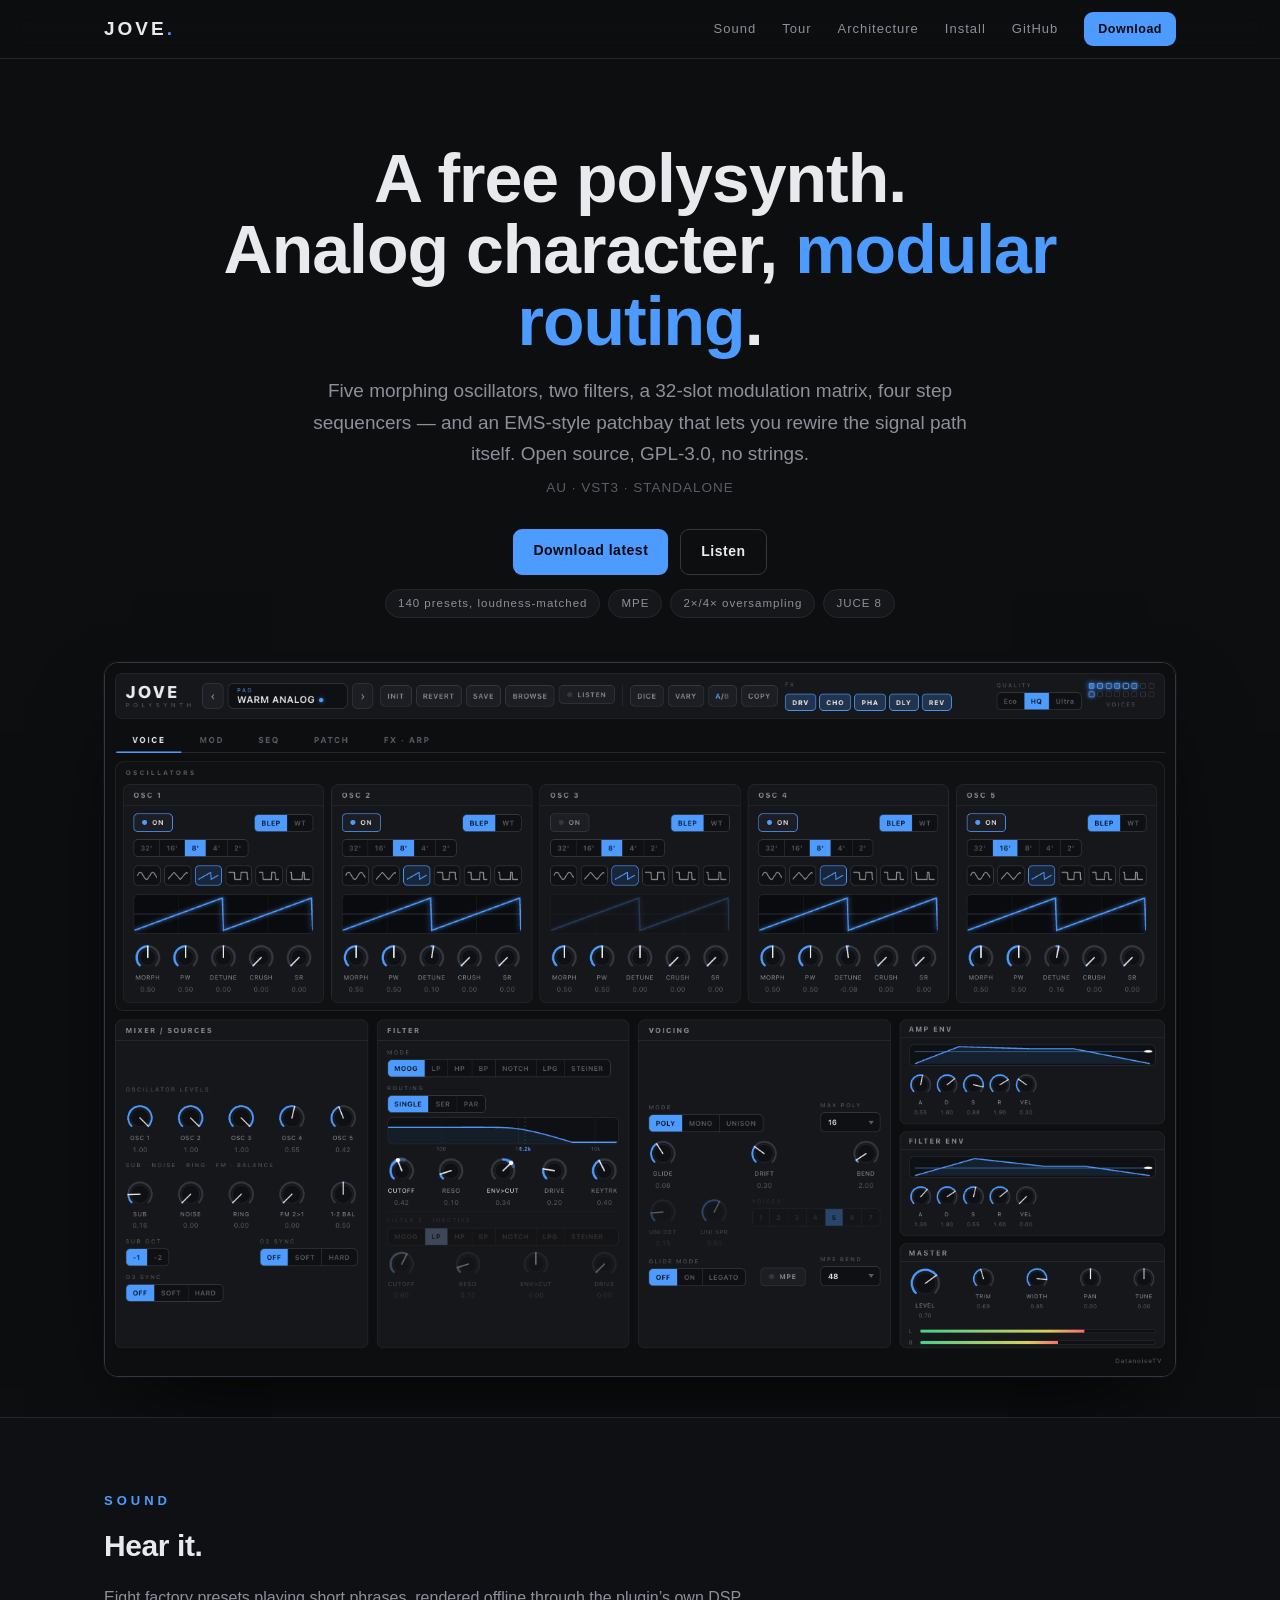
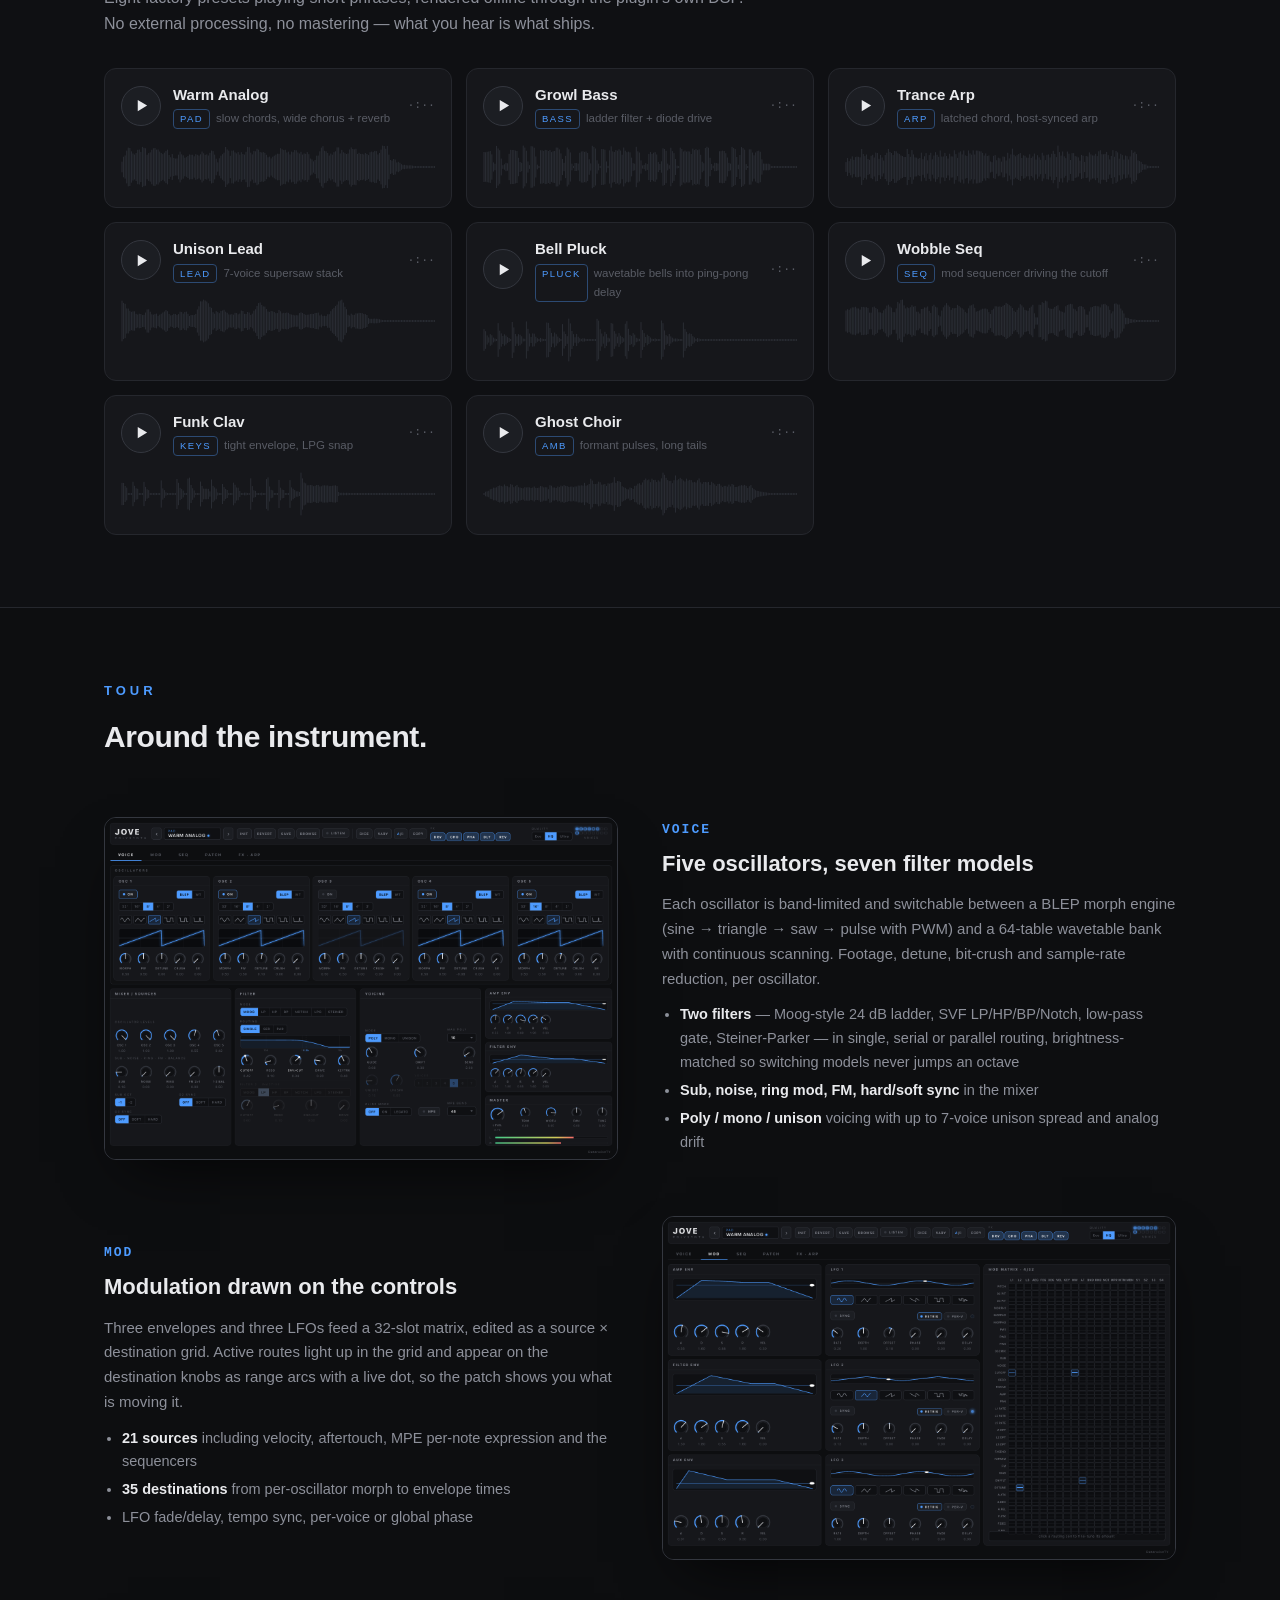
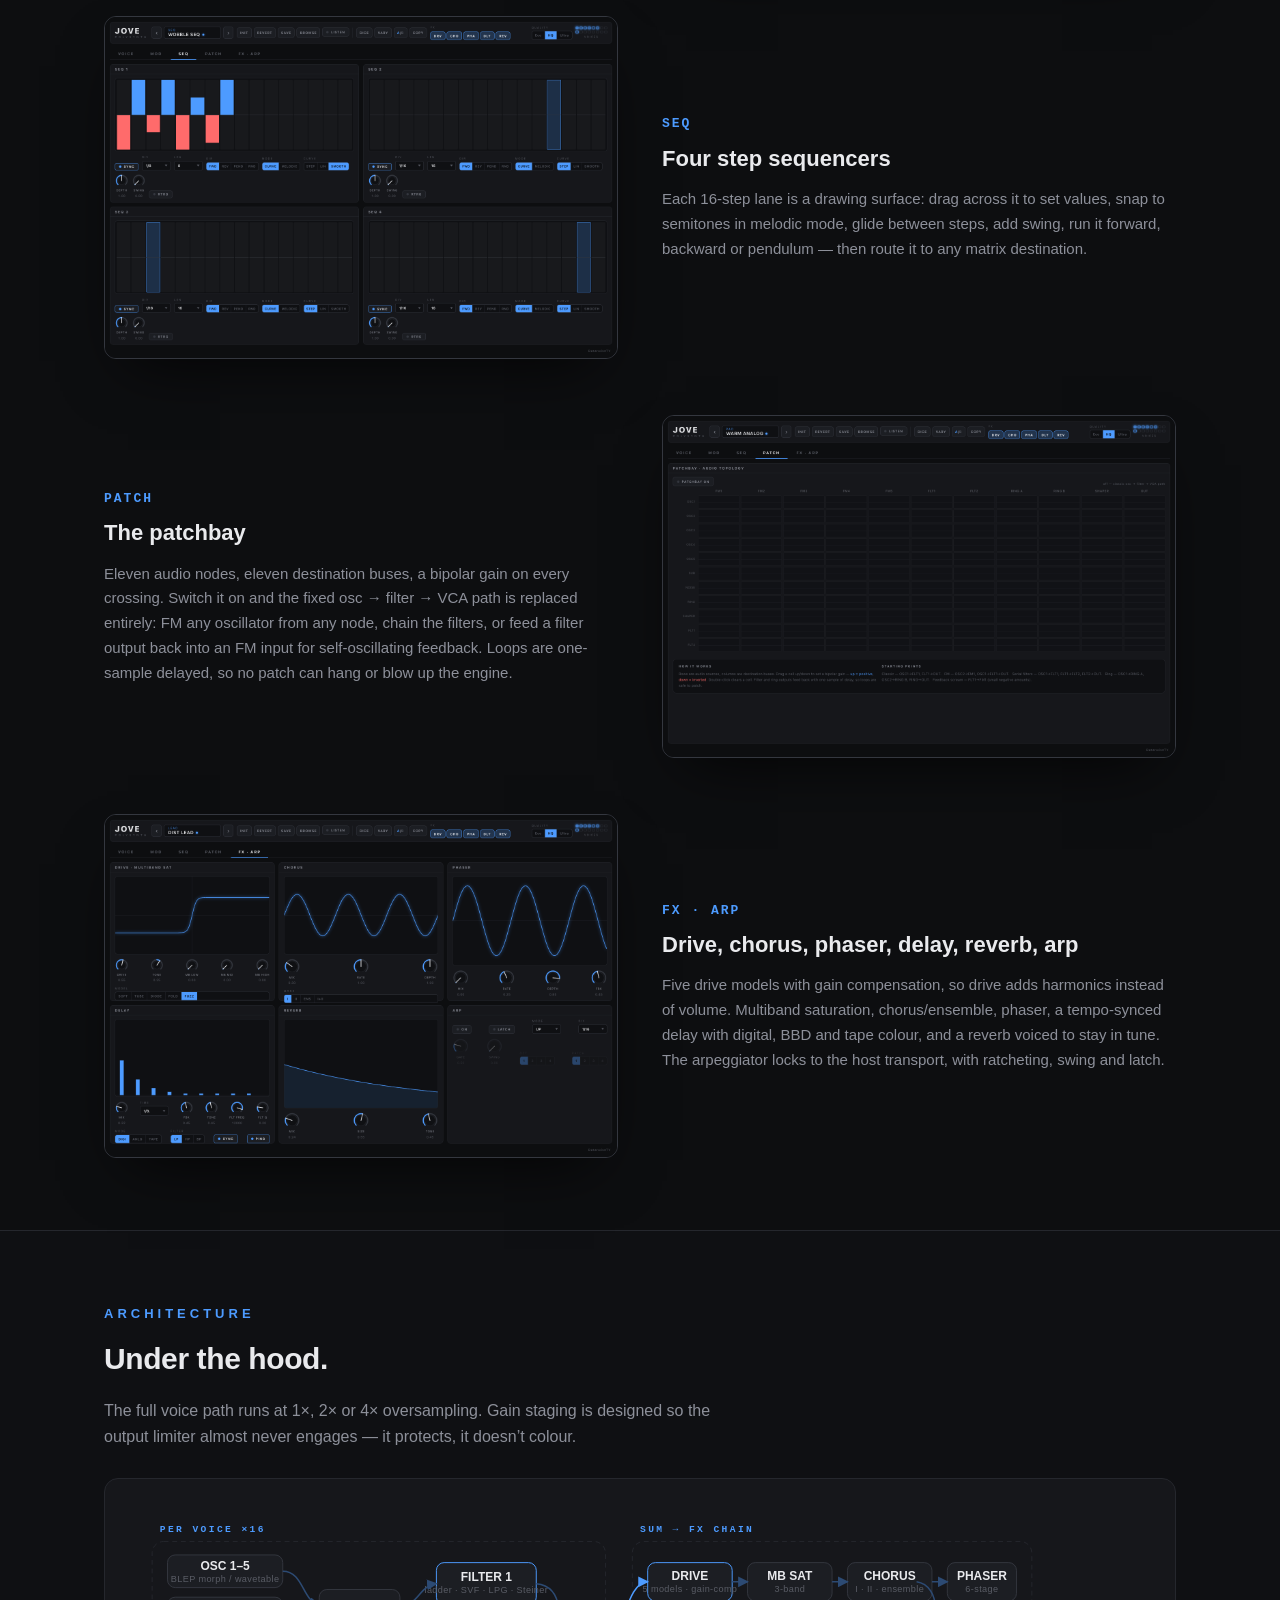
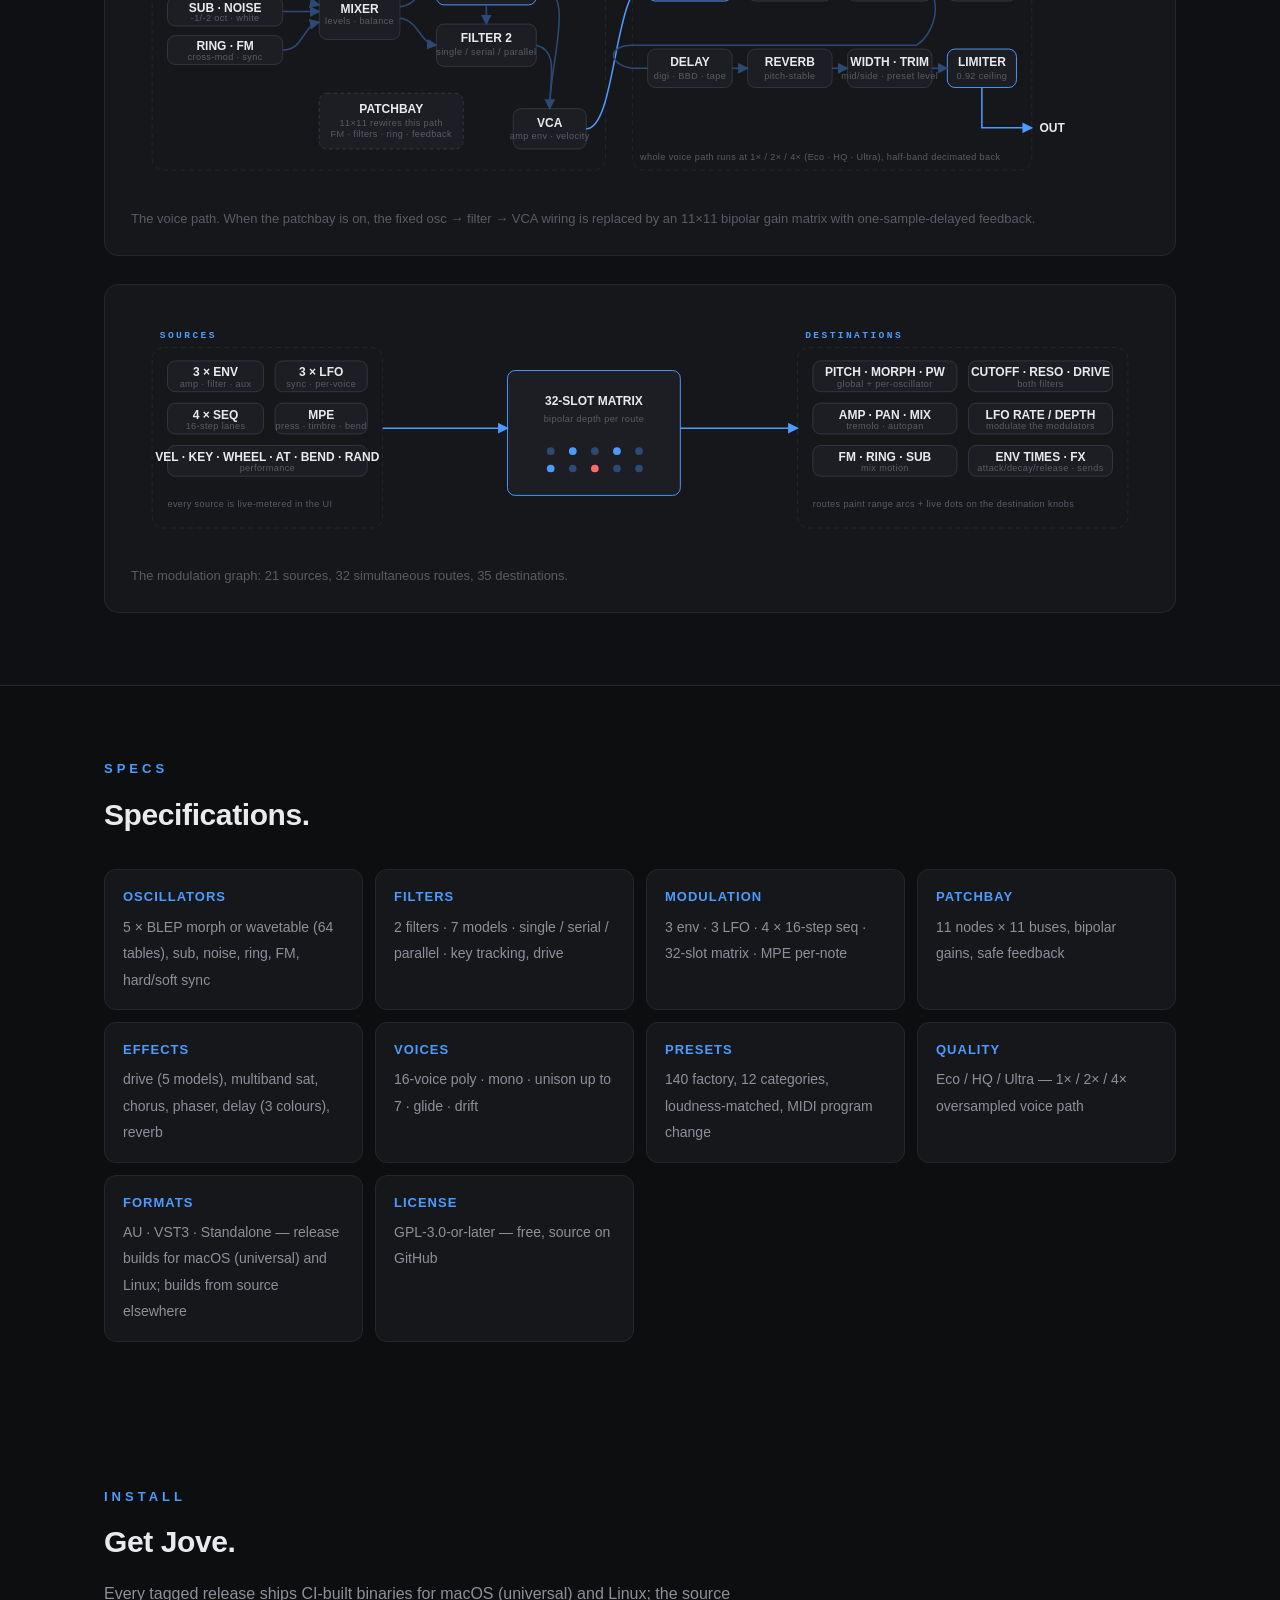
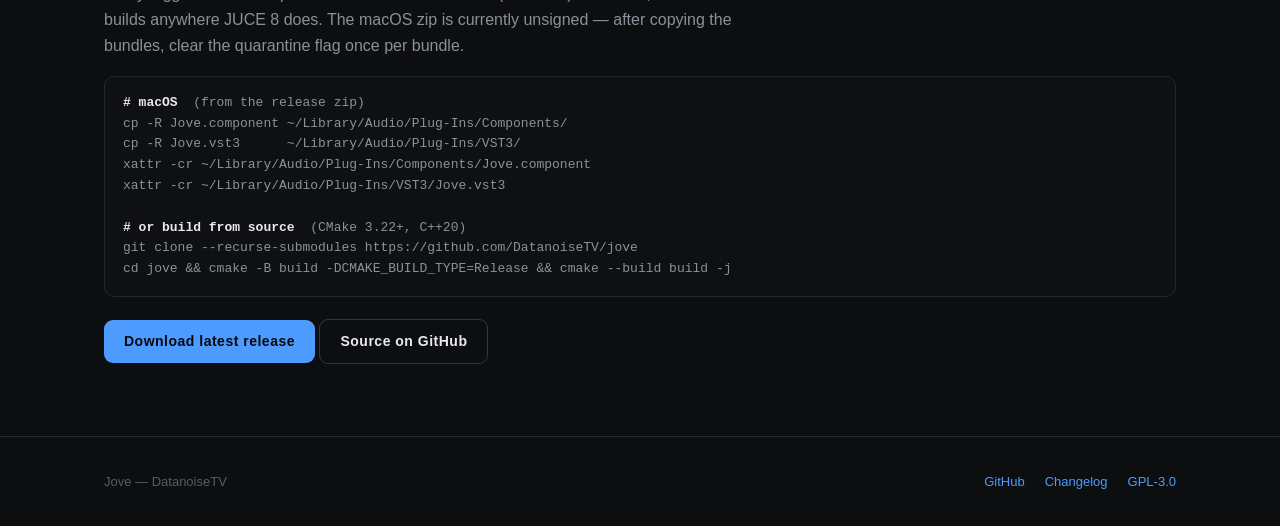
==== docs/index.html @ 1a7b0924 "site: landing page with engine-rendered audio demos docs/ carries a self-contained landing page for " ====
<!doctype html>
<html lang="en">
<head>
<meta charset="utf-8">
<meta name="viewport" content="width=device-width, initial-scale=1">
<title>Jove — analog-inspired polysynth</title>
<meta name="description" content="Jove is a free, open-source polysynth: five morphing oscillators, dual filters, a 32-slot mod matrix, four step sequencers and a patchbay that rewires the voice. AU / VST3 / Standalone.">
<meta property="og:title" content="Jove — analog-inspired polysynth">
<meta property="og:description" content="Free, open-source polysynth: five morphing oscillators, dual filters, mod matrix, and a patchbay that rewires the voice. AU / VST3 / Standalone.">
<meta property="og:image" content="https://datanoisetv.github.io/jove/img/voice.png">
<link rel="icon" href="data:image/svg+xml,<svg xmlns='http://www.w3.org/2000/svg' viewBox='0 0 32 32'><rect width='32' height='32' rx='7' fill='%230d0e10'/><text x='16' y='22' font-family='Helvetica' font-weight='800' font-size='16' fill='%234d9bff' text-anchor='middle'>J</text></svg>">
<style>
:root{
  --bg:#0d0e10; --panel:#16171b; --panel2:#1c1e23; --sunk:#0f1013;
  --line:#25272d; --line2:#34373f;
  --ink:#e9eaed; --ink2:#8d909a; --ink3:#595c65;
  --accent:#4d9bff; --accent-dim:#2c4a73; --good:#46d08a; --hot:#ff6b6b;
}
*{margin:0;padding:0;box-sizing:border-box}
html{scroll-behavior:smooth}
body{background:var(--bg);color:var(--ink);font:16px/1.65 -apple-system,BlinkMacSystemFont,"Segoe UI",Roboto,Helvetica,Arial,sans-serif;-webkit-font-smoothing:antialiased}
a{color:var(--accent);text-decoration:none}
a:hover{text-decoration:underline}
img{max-width:100%;display:block}
.wrap{max-width:1120px;margin:0 auto;padding:0 24px}
section{padding:72px 0}
h2{font-size:13px;letter-spacing:4px;color:var(--accent);text-transform:uppercase;margin-bottom:10px}
h3{font-size:30px;font-weight:750;letter-spacing:-.4px;margin-bottom:14px}
p.lead{color:var(--ink2);max-width:640px}
.kbd{font-family:ui-monospace,SFMono-Regular,Menlo,monospace;font-size:.86em;background:var(--sunk);border:1px solid var(--line);border-radius:6px;padding:2px 7px}

/* ---- nav ---- */
nav{position:sticky;top:0;z-index:50;background:color-mix(in srgb,var(--bg) 86%,transparent);backdrop-filter:blur(12px);border-bottom:1px solid var(--line)}
nav .wrap{display:flex;align-items:center;gap:26px;height:58px}
.logo{font-weight:800;font-size:19px;letter-spacing:3px}
.logo b{color:var(--accent)}
nav a.nl{color:var(--ink2);font-size:13px;letter-spacing:1px}
nav a.nl:hover{color:var(--ink);text-decoration:none}
nav .spacer{flex:1}
.btn{display:inline-block;background:var(--accent);color:#06080c;font-weight:700;font-size:14px;letter-spacing:.5px;padding:10px 20px;border-radius:9px;border:0;cursor:pointer}
.btn:hover{filter:brightness(1.12);text-decoration:none}
.btn.ghost{background:transparent;color:var(--ink);border:1px solid var(--line2)}
.btn.ghost:hover{border-color:var(--accent)}
.btn.sm{padding:7px 14px;font-size:12.5px}

/* ---- hero ---- */
.hero{padding:84px 0 40px;text-align:center}
.hero h1{font-size:clamp(40px,7vw,68px);font-weight:800;letter-spacing:-1px;line-height:1.05}
.hero h1 span{color:var(--accent)}
.hero p.tag{margin:18px auto 8px;font-size:19px;color:var(--ink2);max-width:660px}
.hero .sub{color:var(--ink3);font-size:13.5px;letter-spacing:1px}
.hero .cta{margin:30px 0 14px;display:flex;gap:12px;justify-content:center;flex-wrap:wrap}
.badges{display:flex;gap:8px;justify-content:center;flex-wrap:wrap;margin-top:10px}
.badge{font-size:11.5px;letter-spacing:1px;color:var(--ink2);border:1px solid var(--line);border-radius:99px;padding:4px 12px;background:var(--panel)}
.shot{margin-top:44px;border:1px solid var(--line2);border-radius:14px;overflow:hidden;box-shadow:0 40px 90px -30px rgba(0,0,0,.85), 0 0 0 1px rgba(77,155,255,.06)}
.shot img{width:100%}

/* ---- demos / player ---- */
.demos{background:var(--sunk);border-top:1px solid var(--line);border-bottom:1px solid var(--line)}
.dgrid{display:grid;grid-template-columns:repeat(auto-fill,minmax(320px,1fr));gap:14px;margin-top:30px}
.dcard{background:var(--panel);border:1px solid var(--line);border-radius:12px;padding:14px 16px;transition:border-color .15s}
.dcard:hover{border-color:var(--line2)}
.dcard.playing{border-color:var(--accent)}
.dtop{display:flex;align-items:center;gap:12px}
.pbtn{width:40px;height:40px;flex:0 0 40px;border-radius:50%;border:1px solid var(--line2);background:var(--panel2);cursor:pointer;display:grid;place-items:center;transition:all .15s}
.pbtn:hover{border-color:var(--accent)}
.pbtn svg{width:15px;height:15px;fill:var(--ink)}
.dcard.playing .pbtn{background:var(--accent);border-color:var(--accent)}
.dcard.playing .pbtn svg{fill:#06080c}
.dmeta{min-width:0}
.dname{font-weight:650;font-size:15px;white-space:nowrap;overflow:hidden;text-overflow:ellipsis}
.dtags{display:flex;gap:6px;margin-top:2px}
.chip{font-size:9.5px;letter-spacing:1.4px;color:var(--accent);border:1px solid var(--accent-dim);border-radius:4px;padding:1px 6px}
.chip.g{color:var(--good);border-color:#1e5c40}
.dtime{margin-left:auto;font-family:ui-monospace,Menlo,monospace;font-size:11.5px;color:var(--ink3)}
.wave{margin-top:12px;height:52px;width:100%;cursor:pointer;display:block}

/* ---- tabs / features ---- */
.feat{display:grid;grid-template-columns:1fr 1fr;gap:44px;align-items:center;margin-top:56px}
.feat:nth-child(even) .fimg{order:2}
.feat .fimg{border:1px solid var(--line2);border-radius:12px;overflow:hidden;box-shadow:0 26px 60px -24px rgba(0,0,0,.8)}
.feat h4{font-size:22px;font-weight:700;margin-bottom:10px}
.feat h4 i{font-style:normal;color:var(--accent);font-family:ui-monospace,Menlo,monospace;font-size:13px;letter-spacing:2px;display:block;margin-bottom:6px}
.feat p{color:var(--ink2);font-size:15px}
.feat ul{margin:12px 0 0 18px;color:var(--ink2);font-size:14.5px}
.feat li{margin:4px 0}
.feat li b{color:var(--ink);font-weight:600}

/* ---- architecture ---- */
.arch{background:var(--sunk);border-top:1px solid var(--line);border-bottom:1px solid var(--line)}
.diagram{background:var(--panel);border:1px solid var(--line);border-radius:14px;padding:26px;margin-top:28px;overflow-x:auto}
.diagram svg{display:block;min-width:820px;width:100%;height:auto}
.diagram figcaption{margin-top:14px;color:var(--ink3);font-size:13px}
.dg-label{fill:var(--ink);font:600 12.5px -apple-system,'Segoe UI',sans-serif}
.dg-sub{fill:var(--ink3);font:500 9.5px -apple-system,'Segoe UI',sans-serif;letter-spacing:.4px}
.dg-cat{fill:var(--accent);font:700 10px ui-monospace,Menlo,monospace;letter-spacing:2.5px}
.dg-box{fill:var(--panel2);stroke:var(--line2);rx:8}
.dg-box.hot{stroke:var(--accent)}
.dg-group{fill:none;stroke:var(--line);stroke-dasharray:5 4;rx:12}
.dg-wire{stroke:var(--accent-dim);stroke-width:1.6;fill:none}
.dg-wire.hi{stroke:var(--accent)}

/* ---- specs ---- */
.specs{display:grid;grid-template-columns:repeat(auto-fill,minmax(240px,1fr));gap:12px;margin-top:30px}
.spec{background:var(--panel);border:1px solid var(--line);border-radius:12px;padding:16px 18px}
.spec b{display:block;font-size:13px;letter-spacing:1px;color:var(--accent);margin-bottom:6px;text-transform:uppercase}
.spec span{color:var(--ink2);font-size:14px}

/* ---- get / footer ---- */
.get pre{background:var(--sunk);border:1px solid var(--line);border-radius:10px;padding:16px 18px;overflow-x:auto;font:13px/1.6 ui-monospace,Menlo,monospace;color:var(--ink2);margin-top:16px}
.get pre b{color:var(--ink)}
footer{border-top:1px solid var(--line);padding:34px 0;color:var(--ink3);font-size:13px}
footer .wrap{display:flex;gap:20px;flex-wrap:wrap;align-items:center}
footer .spacer{flex:1}
@media(max-width:820px){.feat{grid-template-columns:1fr}.feat:nth-child(even) .fimg{order:0}section{padding:52px 0}}
</style>
</head>
<body>

<nav><div class="wrap">
  <span class="logo">JOVE<b>.</b></span>
  <span class="spacer"></span>
  <a class="nl" href="#demos">Sound</a>
  <a class="nl" href="#tour">Tour</a>
  <a class="nl" href="#architecture">Architecture</a>
  <a class="nl" href="#get">Install</a>
  <a class="nl" href="https://github.com/DatanoiseTV/jove">GitHub</a>
  <a class="btn sm" href="https://github.com/DatanoiseTV/jove/releases/latest">Download</a>
</div></nav>

<header class="hero"><div class="wrap">
  <h1>A free polysynth.<br>Analog character, <span>modular routing</span>.</h1>
  <p class="tag">Five morphing oscillators, two filters, a 32-slot modulation matrix, four step
     sequencers — and an EMS-style patchbay that lets you rewire the signal path itself.
     Open source, GPL-3.0, no strings.</p>
  <p class="sub">AU &middot; VST3 &middot; STANDALONE</p>
  <div class="cta">
    <a class="btn" href="https://github.com/DatanoiseTV/jove/releases/latest">Download latest</a>
    <a class="btn ghost" href="#demos">Listen</a>
  </div>
  <div class="badges">
    <span class="badge">140 presets, loudness-matched</span>
    <span class="badge">MPE</span>
    <span class="badge">2&times;/4&times; oversampling</span>
    <span class="badge">JUCE 8</span>
  </div>
  <figure class="shot"><img src="img/voice.png" alt="Jove voice tab: five oscillators, mixer, filter, voicing, envelopes and master section" loading="eager"></figure>
</div></header>

<section class="demos" id="demos"><div class="wrap">
  <h2>Sound</h2>
  <h3>Hear it.</h3>
  <p class="lead">Eight factory presets playing short phrases, rendered offline through the
     plugin’s own DSP. No external processing, no mastering — what you hear is what ships.</p>
  <div class="dgrid" id="dgrid"></div>
</div></section>

<section id="tour"><div class="wrap">
  <h2>Tour</h2>
  <h3>Around the instrument.</h3>

  <div class="feat">
    <div class="fimg"><img src="img/voice.png" alt="Voice tab" loading="lazy"></div>
    <div>
      <h4><i>VOICE</i>Five oscillators, seven filter models</h4>
      <p>Each oscillator is band-limited and switchable between a BLEP morph engine
         (sine &rarr; triangle &rarr; saw &rarr; pulse with PWM) and a 64-table wavetable bank with
         continuous scanning. Footage, detune, bit-crush and sample-rate reduction, per oscillator.</p>
      <ul>
        <li><b>Two filters</b> — Moog-style 24 dB ladder, SVF LP/HP/BP/Notch, low-pass gate,
            Steiner-Parker — in single, serial or parallel routing, brightness-matched so
            switching models never jumps an octave</li>
        <li><b>Sub, noise, ring mod, FM, hard/soft sync</b> in the mixer</li>
        <li><b>Poly / mono / unison</b> voicing with up to 7-voice unison spread and analog drift</li>
      </ul>
    </div>
  </div>

  <div class="feat">
    <div class="fimg"><img src="img/mod.png" alt="Mod tab" loading="lazy"></div>
    <div>
      <h4><i>MOD</i>Modulation drawn on the controls</h4>
      <p>Three envelopes and three LFOs feed a 32-slot matrix, edited as a source &times;
         destination grid. Active routes light up in the grid and appear on the destination
         knobs as range arcs with a live dot, so the patch shows you what is moving it.</p>
      <ul>
        <li><b>21 sources</b> including velocity, aftertouch, MPE per-note expression and the sequencers</li>
        <li><b>35 destinations</b> from per-oscillator morph to envelope times</li>
        <li>LFO fade/delay, tempo sync, per-voice or global phase</li>
      </ul>
    </div>
  </div>

  <div class="feat">
    <div class="fimg"><img src="img/seq.png" alt="Seq tab" loading="lazy"></div>
    <div>
      <h4><i>SEQ</i>Four step sequencers</h4>
      <p>Each 16-step lane is a drawing surface: drag across it to set values, snap to
         semitones in melodic mode, glide between steps, add swing, run it forward, backward
         or pendulum — then route it to any matrix destination.</p>
    </div>
  </div>

  <div class="feat">
    <div class="fimg"><img src="img/patch.png" alt="Patchbay tab" loading="lazy"></div>
    <div>
      <h4><i>PATCH</i>The patchbay</h4>
      <p>Eleven audio nodes, eleven destination buses, a bipolar gain on every crossing.
         Switch it on and the fixed osc &rarr; filter &rarr; VCA path is replaced entirely: FM any
         oscillator from any node, chain the filters, or feed a filter output back into an FM
         input for self-oscillating feedback. Loops are one-sample delayed, so no patch can
         hang or blow up the engine.</p>
    </div>
  </div>

  <div class="feat">
    <div class="fimg"><img src="img/fx.png" alt="FX tab" loading="lazy"></div>
    <div>
      <h4><i>FX &middot; ARP</i>Drive, chorus, phaser, delay, reverb, arp</h4>
      <p>Five drive models with gain compensation, so drive adds harmonics instead of
         volume. Multiband saturation, chorus/ensemble, phaser, a tempo-synced delay with
         digital, BBD and tape colour, and a reverb voiced to stay in tune. The arpeggiator
         locks to the host transport, with ratcheting, swing and latch.</p>
    </div>
  </div>
</div></section>

<section class="arch" id="architecture"><div class="wrap">
  <h2>Architecture</h2>
  <h3>Under the hood.</h3>
  <p class="lead">The full voice path runs at 1&times;, 2&times; or 4&times; oversampling. Gain staging is
     designed so the output limiter almost never engages — it protects, it doesn’t colour.</p>

  <figure class="diagram">
    <svg viewBox="0 0 1060 300" xmlns="http://www.w3.org/2000/svg" role="img" aria-label="Jove voice signal flow diagram">
      <defs>
        <marker id="arr" viewBox="0 0 8 8" refX="7" refY="4" markerWidth="7" markerHeight="7" orient="auto">
          <path d="M0 0 L8 4 L0 8 z" fill="#2c4a73"/>
        </marker>
        <marker id="arrh" viewBox="0 0 8 8" refX="7" refY="4" markerWidth="7" markerHeight="7" orient="auto">
          <path d="M0 0 L8 4 L0 8 z" fill="#4d9bff"/>
        </marker>
      </defs>

      <text x="30" y="28" class="dg-cat">PER VOICE &#215;16</text>
      <rect x="22" y="38" width="472" height="238" class="dg-group"/>

      <!-- sources -->
      <rect x="38" y="52" width="120" height="34" class="dg-box"/>
      <text x="98" y="68" text-anchor="middle" class="dg-label">OSC 1&#8211;5</text>
      <text x="98" y="80" text-anchor="middle" class="dg-sub">BLEP morph / wavetable</text>
      <rect x="38" y="96" width="120" height="30" class="dg-box"/>
      <text x="98" y="111" text-anchor="middle" class="dg-label">SUB &middot; NOISE</text>
      <text x="98" y="121" text-anchor="middle" class="dg-sub">-1/-2 oct &middot; white</text>
      <rect x="38" y="136" width="120" height="30" class="dg-box"/>
      <text x="98" y="151" text-anchor="middle" class="dg-label">RING &middot; FM</text>
      <text x="98" y="161" text-anchor="middle" class="dg-sub">cross-mod &middot; sync</text>

      <!-- mixer -->
      <rect x="196" y="88" width="84" height="52" class="dg-box"/>
      <text x="238" y="112" text-anchor="middle" class="dg-label">MIXER</text>
      <text x="238" y="124" text-anchor="middle" class="dg-sub">levels &middot; balance</text>
      <path class="dg-wire" d="M158 69 C180 69 178 100 196 104" marker-end="url(#arr)"/>
      <path class="dg-wire" d="M158 111 H196" marker-end="url(#arr)"/>
      <path class="dg-wire" d="M158 151 C180 151 178 126 196 122" marker-end="url(#arr)"/>

      <!-- filters -->
      <rect x="318" y="60" width="104" height="44" class="dg-box hot"/>
      <text x="370" y="79" text-anchor="middle" class="dg-label">FILTER 1</text>
      <text x="370" y="92" text-anchor="middle" class="dg-sub">ladder &middot; SVF &middot; LPG &middot; Steiner</text>
      <rect x="318" y="124" width="104" height="44" class="dg-box"/>
      <text x="370" y="143" text-anchor="middle" class="dg-label">FILTER 2</text>
      <text x="370" y="156" text-anchor="middle" class="dg-sub">single / serial / parallel</text>
      <path class="dg-wire" d="M280 106 C300 104 300 84 318 82" marker-end="url(#arr)"/>
      <path class="dg-wire" d="M280 118 C300 120 300 144 318 146" marker-end="url(#arr)"/>
      <path class="dg-wire" d="M370 104 V124" marker-end="url(#arr)"/>

      <!-- VCA -->
      <rect x="398" y="212" width="76" height="42" class="dg-box"/>
      <text x="436" y="231" text-anchor="middle" class="dg-label">VCA</text>
      <text x="436" y="244" text-anchor="middle" class="dg-sub">amp env &middot; velocity</text>
      <path class="dg-wire" d="M422 82 C466 86 436 160 436 212" marker-end="url(#arr)"/>
      <path class="dg-wire" d="M422 146 C446 152 436 180 436 212"/>

      <!-- patchbay overlay -->
      <rect x="196" y="196" width="150" height="58" class="dg-box" stroke-dasharray="4 3"/>
      <text x="271" y="217" text-anchor="middle" class="dg-label">PATCHBAY</text>
      <text x="271" y="230" text-anchor="middle" class="dg-sub">11&#215;11 rewires this path</text>
      <text x="271" y="242" text-anchor="middle" class="dg-sub">FM &middot; filters &middot; ring &middot; feedback</text>

      <!-- FX chain -->
      <text x="530" y="28" class="dg-cat">SUM &rarr; FX CHAIN</text>
      <rect x="522" y="38" width="416" height="238" class="dg-group"/>
      <g>
        <rect x="538" y="60" width="88" height="40" class="dg-box hot"/>
        <text x="582" y="78" text-anchor="middle" class="dg-label">DRIVE</text>
        <text x="582" y="91" text-anchor="middle" class="dg-sub">5 models &middot; gain-comp</text>
        <rect x="642" y="60" width="88" height="40" class="dg-box"/>
        <text x="686" y="78" text-anchor="middle" class="dg-label">MB SAT</text>
        <text x="686" y="91" text-anchor="middle" class="dg-sub">3-band</text>
        <rect x="746" y="60" width="88" height="40" class="dg-box"/>
        <text x="790" y="78" text-anchor="middle" class="dg-label">CHORUS</text>
        <text x="790" y="91" text-anchor="middle" class="dg-sub">I &middot; II &middot; ensemble</text>
        <rect x="850" y="60" width="72" height="40" class="dg-box"/>
        <text x="886" y="78" text-anchor="middle" class="dg-label">PHASER</text>
        <text x="886" y="91" text-anchor="middle" class="dg-sub">6-stage</text>
      </g>
      <g>
        <rect x="538" y="150" width="88" height="40" class="dg-box"/>
        <text x="582" y="168" text-anchor="middle" class="dg-label">DELAY</text>
        <text x="582" y="181" text-anchor="middle" class="dg-sub">digi &middot; BBD &middot; tape</text>
        <rect x="642" y="150" width="88" height="40" class="dg-box"/>
        <text x="686" y="168" text-anchor="middle" class="dg-label">REVERB</text>
        <text x="686" y="181" text-anchor="middle" class="dg-sub">pitch-stable</text>
        <rect x="746" y="150" width="88" height="40" class="dg-box"/>
        <text x="790" y="168" text-anchor="middle" class="dg-label">WIDTH &middot; TRIM</text>
        <text x="790" y="181" text-anchor="middle" class="dg-sub">mid/side &middot; preset level</text>
        <rect x="850" y="150" width="72" height="40" class="dg-box hot"/>
        <text x="886" y="168" text-anchor="middle" class="dg-label">LIMITER</text>
        <text x="886" y="181" text-anchor="middle" class="dg-sub">0.92 ceiling</text>
      </g>
      <path class="dg-wire hi" d="M474 233 C506 233 502 80 538 80" marker-end="url(#arrh)"/>
      <path class="dg-wire" d="M626 80 H642" marker-end="url(#arr)"/>
      <path class="dg-wire" d="M730 80 H746" marker-end="url(#arr)"/>
      <path class="dg-wire" d="M834 80 H850" marker-end="url(#arr)"/>
      <path class="dg-wire" d="M922 80 C948 84 948 128 922 146 H626 C600 146 600 166 626 170 H642" transform="translate(-104 0)"/>
      <path class="dg-wire" d="M626 170 H642" marker-end="url(#arr)"/>
      <path class="dg-wire" d="M730 170 H746" marker-end="url(#arr)"/>
      <path class="dg-wire" d="M834 170 H850" marker-end="url(#arr)"/>
      <path class="dg-wire hi" d="M886 190 V232 H938" marker-end="url(#arrh)"/>
      <text x="946" y="236" class="dg-label" fill="#4d9bff">OUT</text>
      <text x="530" y="266" class="dg-sub">whole voice path runs at 1&#215; / 2&#215; / 4&#215; (Eco &middot; HQ &middot; Ultra), half-band decimated back</text>
    </svg>
    <figcaption>The voice path. When the patchbay is on, the fixed osc &rarr; filter &rarr; VCA wiring is replaced
    by an 11&times;11 bipolar gain matrix with one-sample-delayed feedback.</figcaption>
  </figure>

  <figure class="diagram">
    <svg viewBox="0 0 1060 250" xmlns="http://www.w3.org/2000/svg" role="img" aria-label="Jove modulation architecture diagram">
      <text x="30" y="28" class="dg-cat">SOURCES</text>
      <rect x="22" y="38" width="240" height="188" class="dg-group"/>
      <rect x="38" y="52" width="100" height="32" class="dg-box"/>
      <text x="88" y="68" text-anchor="middle" class="dg-label">3 &#215; ENV</text>
      <text x="88" y="79" text-anchor="middle" class="dg-sub">amp &middot; filter &middot; aux</text>
      <rect x="150" y="52" width="96" height="32" class="dg-box"/>
      <text x="198" y="68" text-anchor="middle" class="dg-label">3 &#215; LFO</text>
      <text x="198" y="79" text-anchor="middle" class="dg-sub">sync &middot; per-voice</text>
      <rect x="38" y="96" width="100" height="32" class="dg-box"/>
      <text x="88" y="112" text-anchor="middle" class="dg-label">4 &#215; SEQ</text>
      <text x="88" y="123" text-anchor="middle" class="dg-sub">16-step lanes</text>
      <rect x="150" y="96" width="96" height="32" class="dg-box"/>
      <text x="198" y="112" text-anchor="middle" class="dg-label">MPE</text>
      <text x="198" y="123" text-anchor="middle" class="dg-sub">press &middot; timbre &middot; bend</text>
      <rect x="38" y="140" width="208" height="32" class="dg-box"/>
      <text x="142" y="156" text-anchor="middle" class="dg-label">VEL &middot; KEY &middot; WHEEL &middot; AT &middot; BEND &middot; RAND</text>
      <text x="142" y="167" text-anchor="middle" class="dg-sub">performance</text>
      <text x="38" y="204" class="dg-sub">every source is live-metered in the UI</text>

      <!-- matrix -->
      <rect x="392" y="62" width="180" height="130" class="dg-box hot"/>
      <text x="482" y="98" text-anchor="middle" class="dg-label" font-size="16">32-SLOT MATRIX</text>
      <text x="482" y="116" text-anchor="middle" class="dg-sub">bipolar depth per route</text>
      <g fill="#2c4a73">
        <circle cx="437" cy="146" r="4"/><circle cx="460" cy="146" r="4" fill="#4d9bff"/><circle cx="483" cy="146" r="4"/><circle cx="506" cy="146" r="4" fill="#4d9bff"/><circle cx="529" cy="146" r="4"/>
        <circle cx="437" cy="164" r="4" fill="#4d9bff"/><circle cx="460" cy="164" r="4"/><circle cx="483" cy="164" r="4" fill="#ff6b6b"/><circle cx="506" cy="164" r="4"/><circle cx="529" cy="164" r="4"/>
      </g>
      <path class="dg-wire hi" d="M262 122 H392" marker-end="url(#arrh)"/>

      <!-- destinations -->
      <text x="702" y="28" class="dg-cat">DESTINATIONS</text>
      <rect x="694" y="38" width="344" height="188" class="dg-group"/>
      <rect x="710" y="52" width="150" height="32" class="dg-box"/>
      <text x="785" y="68" text-anchor="middle" class="dg-label">PITCH &middot; MORPH &middot; PW</text>
      <text x="785" y="79" text-anchor="middle" class="dg-sub">global + per-oscillator</text>
      <rect x="872" y="52" width="150" height="32" class="dg-box"/>
      <text x="947" y="68" text-anchor="middle" class="dg-label">CUTOFF &middot; RESO &middot; DRIVE</text>
      <text x="947" y="79" text-anchor="middle" class="dg-sub">both filters</text>
      <rect x="710" y="96" width="150" height="32" class="dg-box"/>
      <text x="785" y="112" text-anchor="middle" class="dg-label">AMP &middot; PAN &middot; MIX</text>
      <text x="785" y="123" text-anchor="middle" class="dg-sub">tremolo &middot; autopan</text>
      <rect x="872" y="96" width="150" height="32" class="dg-box"/>
      <text x="947" y="112" text-anchor="middle" class="dg-label">LFO RATE / DEPTH</text>
      <text x="947" y="123" text-anchor="middle" class="dg-sub">modulate the modulators</text>
      <rect x="710" y="140" width="150" height="32" class="dg-box"/>
      <text x="785" y="156" text-anchor="middle" class="dg-label">FM &middot; RING &middot; SUB</text>
      <text x="785" y="167" text-anchor="middle" class="dg-sub">mix motion</text>
      <rect x="872" y="140" width="150" height="32" class="dg-box"/>
      <text x="947" y="156" text-anchor="middle" class="dg-label">ENV TIMES &middot; FX</text>
      <text x="947" y="167" text-anchor="middle" class="dg-sub">attack/decay/release &middot; sends</text>
      <path class="dg-wire hi" d="M572 122 H694" marker-end="url(#arrh)"/>
      <text x="710" y="204" class="dg-sub">routes paint range arcs + live dots on the destination knobs</text>
    </svg>
    <figcaption>The modulation graph: 21 sources, 32 simultaneous routes, 35 destinations.</figcaption>
  </figure>
</div></section>

<section><div class="wrap">
  <h2>Specs</h2>
  <h3>Specifications.</h3>
  <div class="specs">
    <div class="spec"><b>Oscillators</b><span>5 &times; BLEP morph or wavetable (64 tables), sub, noise, ring, FM, hard/soft sync</span></div>
    <div class="spec"><b>Filters</b><span>2 filters &middot; 7 models &middot; single / serial / parallel &middot; key tracking, drive</span></div>
    <div class="spec"><b>Modulation</b><span>3 env &middot; 3 LFO &middot; 4 &times; 16-step seq &middot; 32-slot matrix &middot; MPE per-note</span></div>
    <div class="spec"><b>Patchbay</b><span>11 nodes &times; 11 buses, bipolar gains, safe feedback</span></div>
    <div class="spec"><b>Effects</b><span>drive (5 models), multiband sat, chorus, phaser, delay (3 colours), reverb</span></div>
    <div class="spec"><b>Voices</b><span>16-voice poly &middot; mono &middot; unison up to 7 &middot; glide &middot; drift</span></div>
    <div class="spec"><b>Presets</b><span>140 factory, 12 categories, loudness-matched, MIDI program change</span></div>
    <div class="spec"><b>Quality</b><span>Eco / HQ / Ultra &mdash; 1&times; / 2&times; / 4&times; oversampled voice path</span></div>
    <div class="spec"><b>Formats</b><span>AU &middot; VST3 &middot; Standalone &mdash; release builds for macOS (universal) and Linux; builds from source elsewhere</span></div>
    <div class="spec"><b>License</b><span>GPL-3.0-or-later &mdash; free, source on GitHub</span></div>
  </div>
</div></section>

<section class="get" id="get"><div class="wrap">
  <h2>Install</h2>
  <h3>Get Jove.</h3>
  <p class="lead">Every tagged release ships CI-built binaries for macOS (universal) and Linux;
     the source builds anywhere JUCE 8 does. The macOS zip is currently unsigned — after
     copying the bundles, clear the quarantine flag once per bundle.</p>
  <pre><b># macOS</b>  (from the release zip)
cp -R Jove.component ~/Library/Audio/Plug-Ins/Components/
cp -R Jove.vst3      ~/Library/Audio/Plug-Ins/VST3/
xattr -cr ~/Library/Audio/Plug-Ins/Components/Jove.component
xattr -cr ~/Library/Audio/Plug-Ins/VST3/Jove.vst3

<b># or build from source</b>  (CMake 3.22+, C++20)
git clone --recurse-submodules https://github.com/DatanoiseTV/jove
cd jove &amp;&amp; cmake -B build -DCMAKE_BUILD_TYPE=Release &amp;&amp; cmake --build build -j</pre>
  <div class="cta" style="margin-top:22px">
    <a class="btn" href="https://github.com/DatanoiseTV/jove/releases/latest">Download latest release</a>
    <a class="btn ghost" href="https://github.com/DatanoiseTV/jove">Source on GitHub</a>
  </div>
</div></section>

<footer><div class="wrap">
  <span>Jove &mdash; DatanoiseTV</span>
  <span class="spacer"></span>
  <a href="https://github.com/DatanoiseTV/jove">GitHub</a>
  <a href="https://github.com/DatanoiseTV/jove/blob/main/CHANGELOG.md">Changelog</a>
  <a href="https://github.com/DatanoiseTV/jove/blob/main/LICENSE">GPL-3.0</a>
</div></footer>

<script>
const DEMOS = [
  { id:"pad-warm-analog",  name:"Warm Analog",  cat:"PAD",   note:"slow chords, wide chorus + reverb" },
  { id:"bass-growl",       name:"Growl Bass",   cat:"BASS",  note:"ladder filter + diode drive" },
  { id:"arp-trance",       name:"Trance Arp",   cat:"ARP",   note:"latched chord, host-synced arp" },
  { id:"lead-unison",      name:"Unison Lead",  cat:"LEAD",  note:"7-voice supersaw stack" },
  { id:"pluck-bell",       name:"Bell Pluck",   cat:"PLUCK", note:"wavetable bells into ping-pong delay" },
  { id:"seq-wobble",       name:"Wobble Seq",   cat:"SEQ",   note:"mod sequencer driving the cutoff" },
  { id:"keys-clav",        name:"Funk Clav",    cat:"KEYS",  note:"tight envelope, LPG snap" },
  { id:"amb-ghost-choir",  name:"Ghost Choir",  cat:"AMB",   note:"formant pulses, long tails" },
];

const grid = document.getElementById("dgrid");
const audio = new Audio();
audio.preload = "none";
let current = null;   // {id, card, canvas}
let peaks = {};
fetch("audio/peaks.json").then(r => r.json()).then(j => { peaks = j; drawAll(); }).catch(() => {});

const fmt = (s) => isFinite(s) ? `${Math.floor(s/60)}:${String(Math.floor(s%60)).padStart(2,"0")}` : "·:··";

function drawWave(cv, id, progress) {
  const dpr = window.devicePixelRatio || 1;
  const w = cv.clientWidth, h = cv.clientHeight;
  if (cv.width !== w*dpr) { cv.width = w*dpr; cv.height = h*dpr; }
  const ctx = cv.getContext("2d");
  ctx.setTransform(dpr,0,0,dpr,0,0);
  ctx.clearRect(0,0,w,h);
  const pk = peaks[id];
  const n = pk ? pk.length : 200;
  const bw = w / n;
  for (let i = 0; i < n; i++) {
    const v = pk ? pk[i] : 0.06;
    const bh = Math.max(2, v * (h - 4));
    const played = (i / n) < progress;
    ctx.fillStyle = played ? "#4d9bff" : "#2a2d34";
    ctx.fillRect(i*bw + 0.5, (h - bh) / 2, Math.max(1, bw - 1.6), bh);
  }
}
function drawAll(){ document.querySelectorAll(".wave").forEach(cv => drawWave(cv, cv.dataset.id, cv.dataset.id === (current&&current.id) ? (audio.currentTime/audio.duration||0) : 0)); }

DEMOS.forEach(d => {
  const card = document.createElement("div");
  card.className = "dcard";
  card.innerHTML = `
    <div class="dtop">
      <button class="pbtn" aria-label="play ${d.name}">
        <svg viewBox="0 0 16 16"><path class="ip" d="M4 2 L14 8 L4 14 z"/></svg>
      </button>
      <div class="dmeta">
        <div class="dname">${d.name}</div>
        <div class="dtags"><span class="chip">${d.cat}</span><span style="font-size:11.5px;color:var(--ink3)">${d.note}</span></div>
      </div>
      <span class="dtime">·:··</span>
    </div>
    <canvas class="wave" data-id="${d.id}" aria-hidden="true"></canvas>`;
  grid.appendChild(card);
  const btn = card.querySelector(".pbtn"), cv = card.querySelector(".wave"), time = card.querySelector(".dtime");

  const setIcon = (playing) => {
    btn.querySelector(".ip").setAttribute("d", playing ? "M3 2h3.6v12H3zM9.4 2H13v12H9.4z" : "M4 2 L14 8 L4 14 z");
  };
  const stopUI = () => { card.classList.remove("playing"); setIcon(false); };

  const toggle = () => {
    if (current && current.id === d.id && !audio.paused) { audio.pause(); return; }
    if (current) current.stopUI();
    current = { id: d.id, stopUI, card, cv, time };
    card.classList.add("playing"); setIcon(true);
    if (!audio.src.endsWith(d.id + ".m4a")) audio.src = "audio/" + d.id + ".m4a";
    audio.play().catch(() => stopUI());
  };
  btn.addEventListener("click", toggle);
  cv.addEventListener("click", (e) => {
    const r = cv.getBoundingClientRect();
    const frac = (e.clientX - r.left) / r.width;
    if (!current || current.id !== d.id) toggle();
    const seek = () => { if (isFinite(audio.duration)) audio.currentTime = frac * audio.duration; };
    if (isFinite(audio.duration) && current && current.id === d.id) seek();
    else audio.addEventListener("loadedmetadata", seek, { once: true });
  });
});

audio.addEventListener("pause", () => { if (current) current.stopUI(); });
audio.addEventListener("ended", () => { if (current) { current.stopUI(); drawWave(current.cv, current.id, 0); current = null; } });
audio.addEventListener("loadedmetadata", () => { if (current) current.time.textContent = fmt(audio.duration); });
setInterval(() => {
  if (current && !audio.paused) {
    drawWave(current.cv, current.id, audio.currentTime / audio.duration || 0);
    current.time.textContent = fmt(audio.currentTime) + " / " + fmt(audio.duration);
  }
}, 100);
window.addEventListener("resize", drawAll);
</script>
</body>
</html>
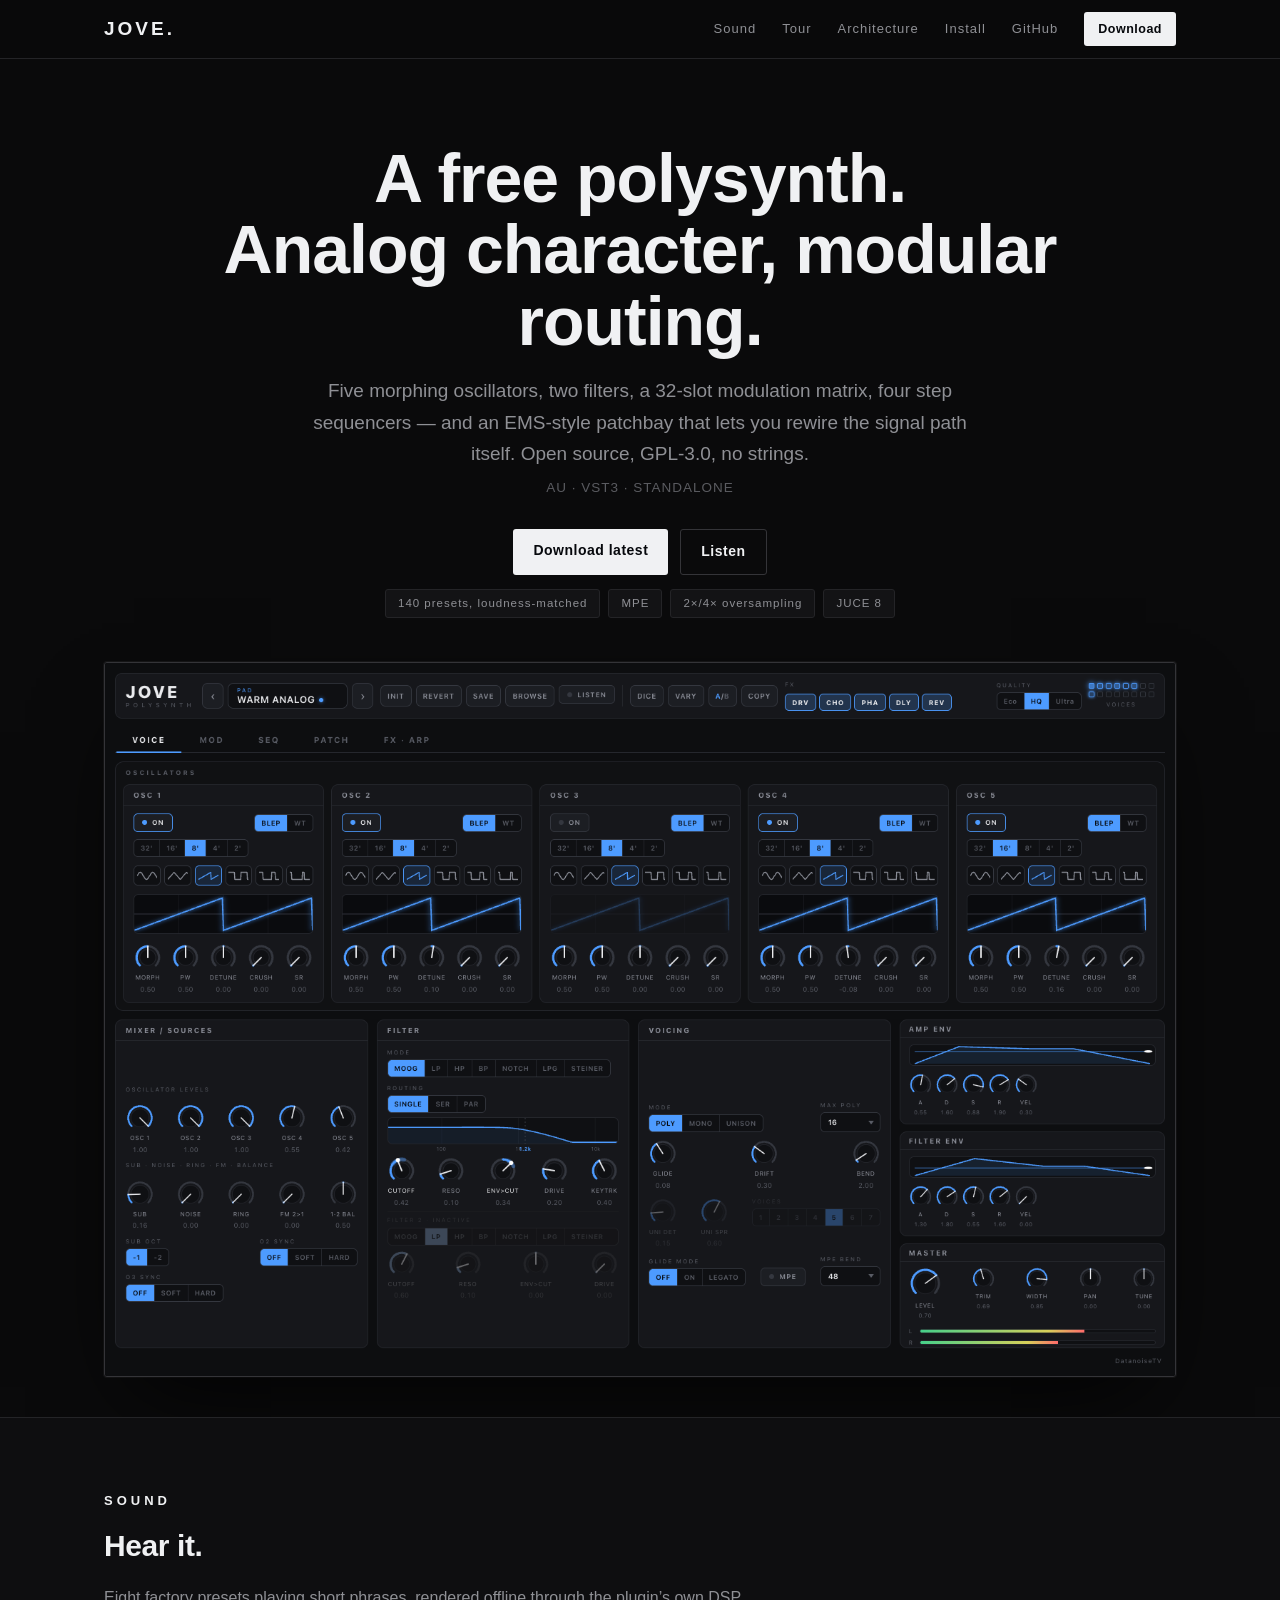
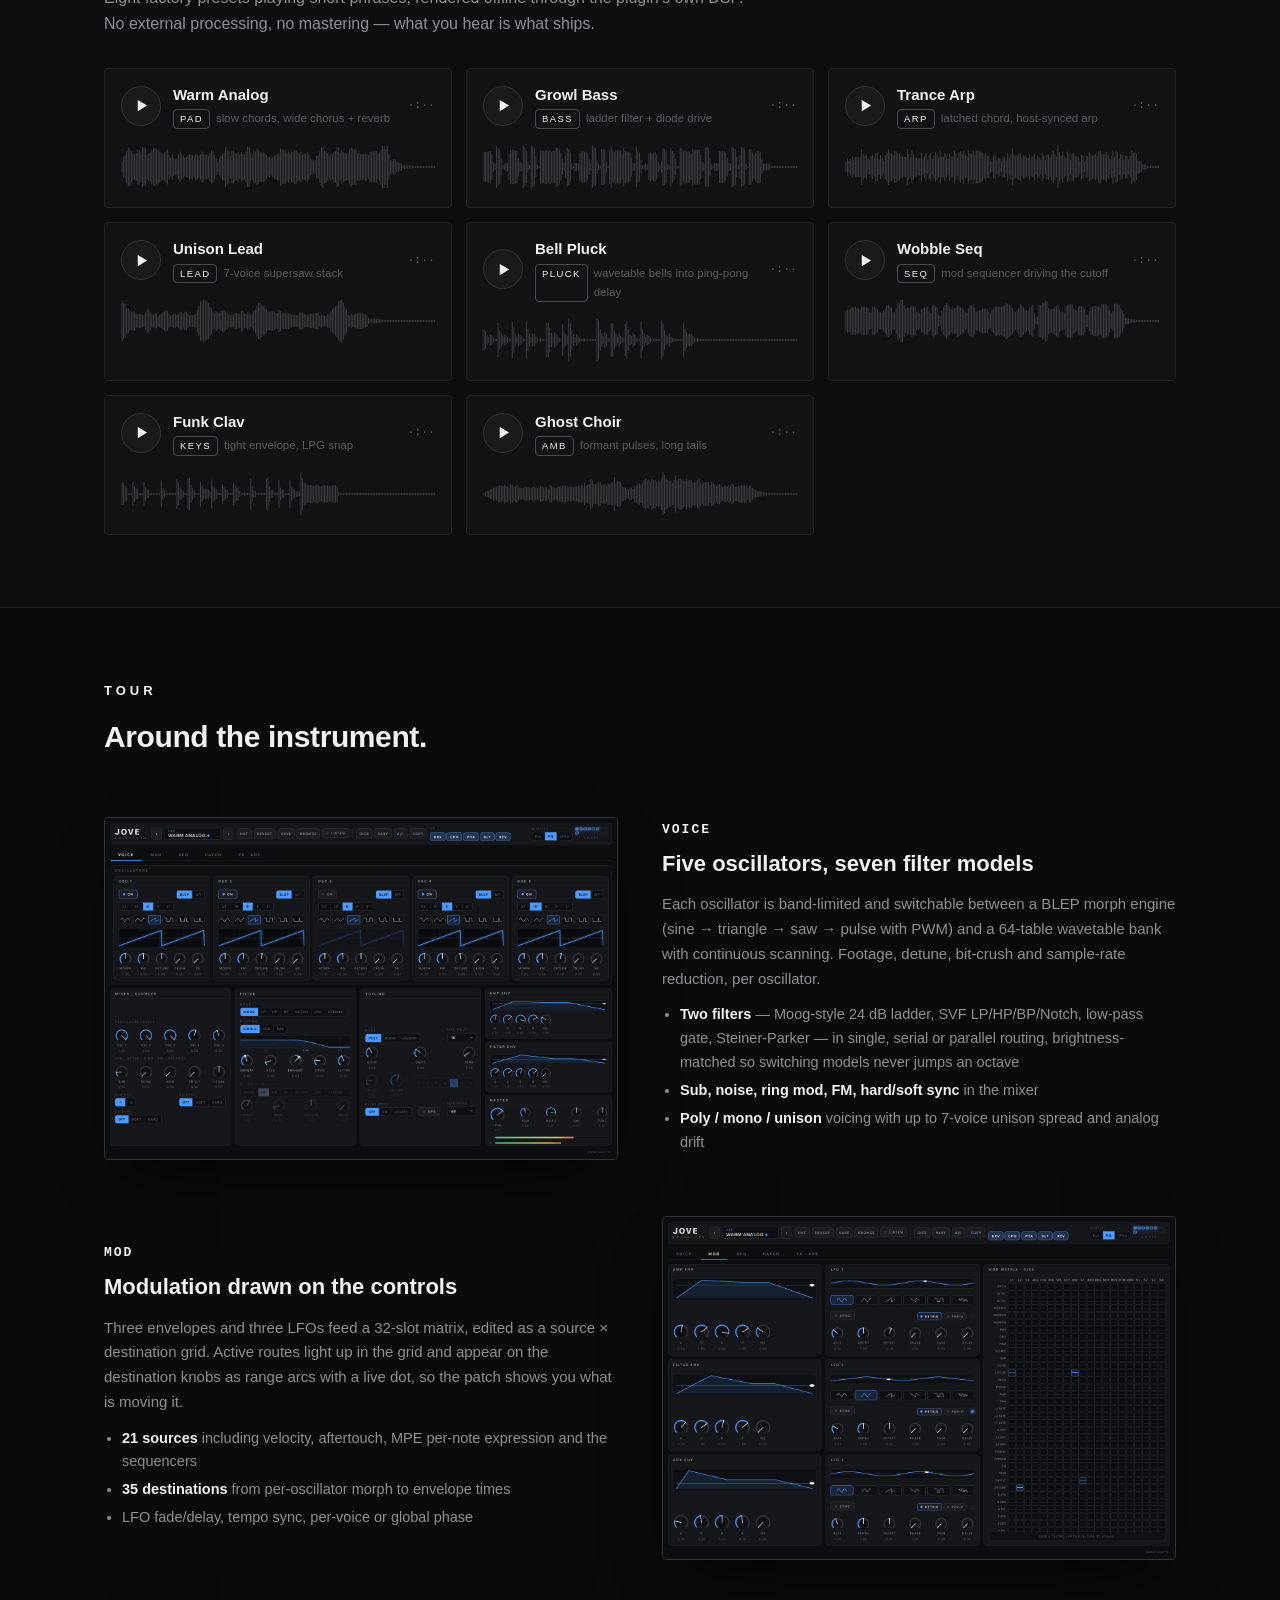
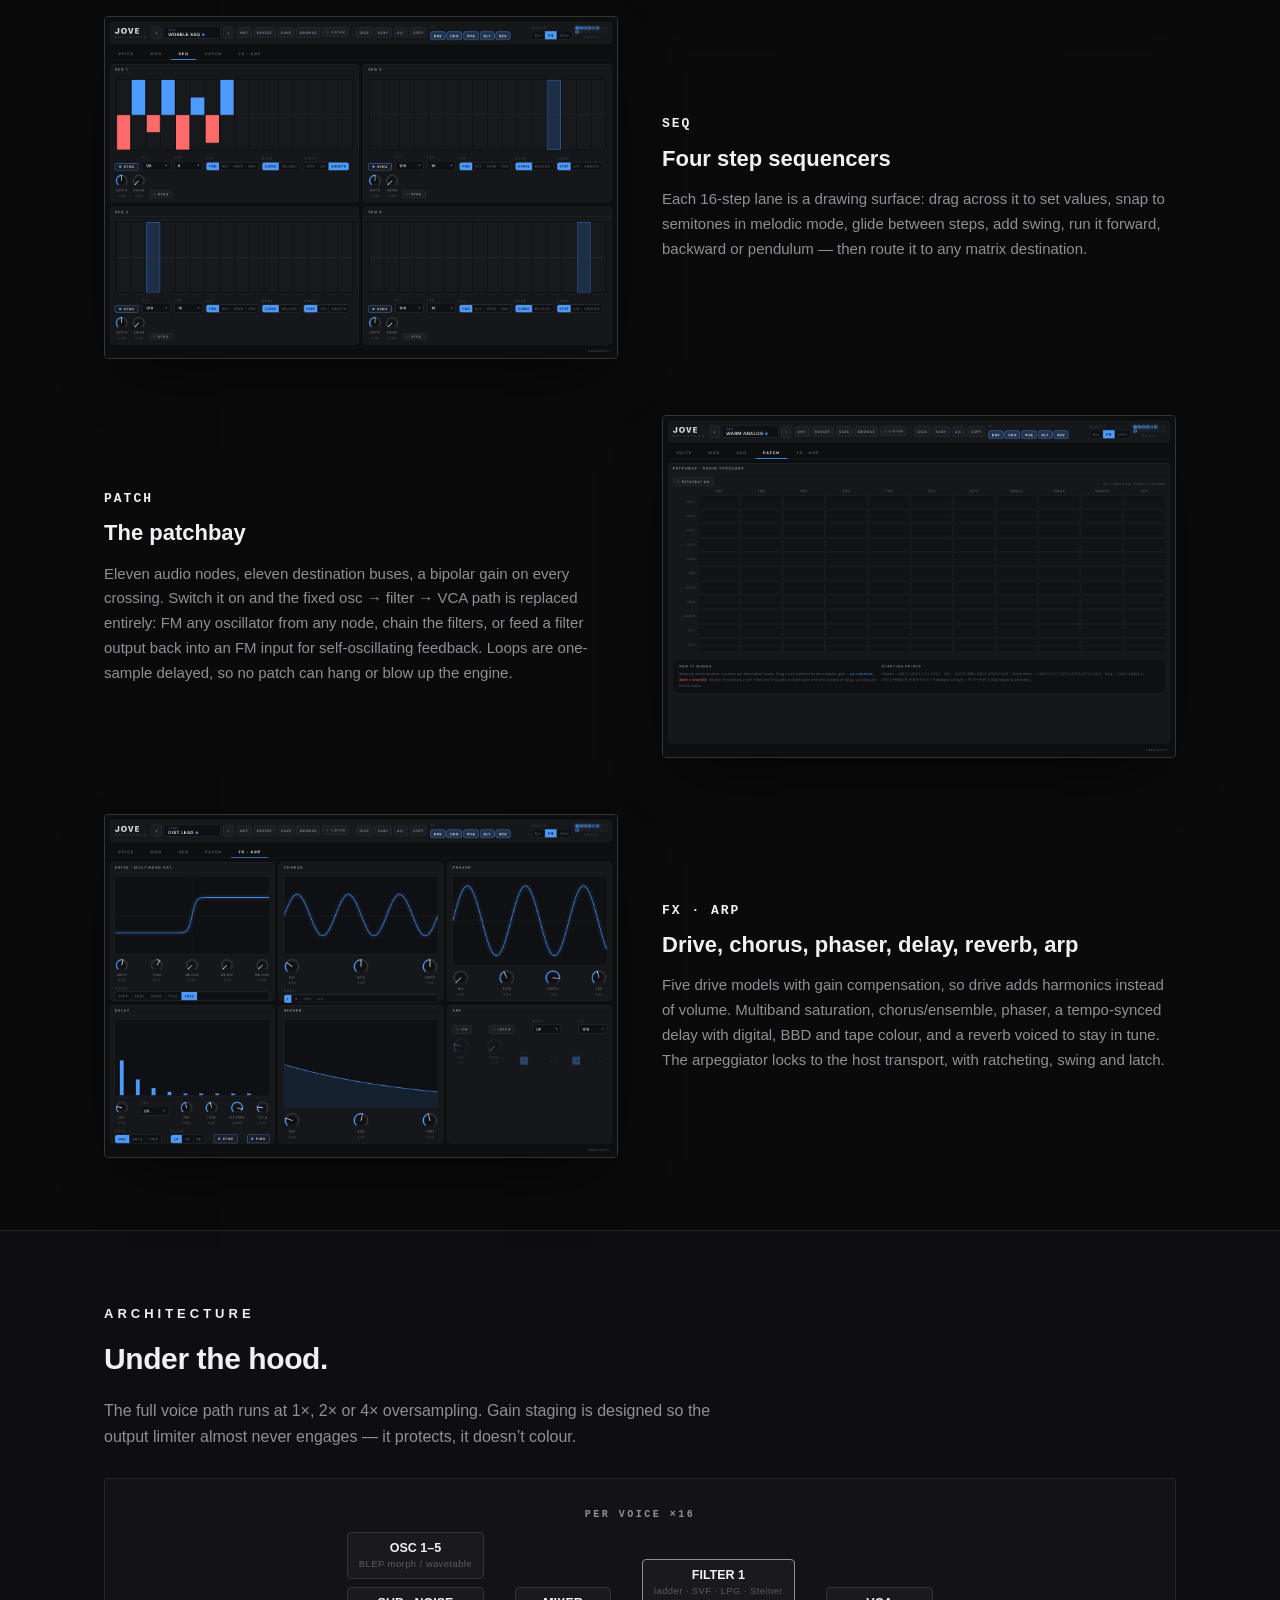
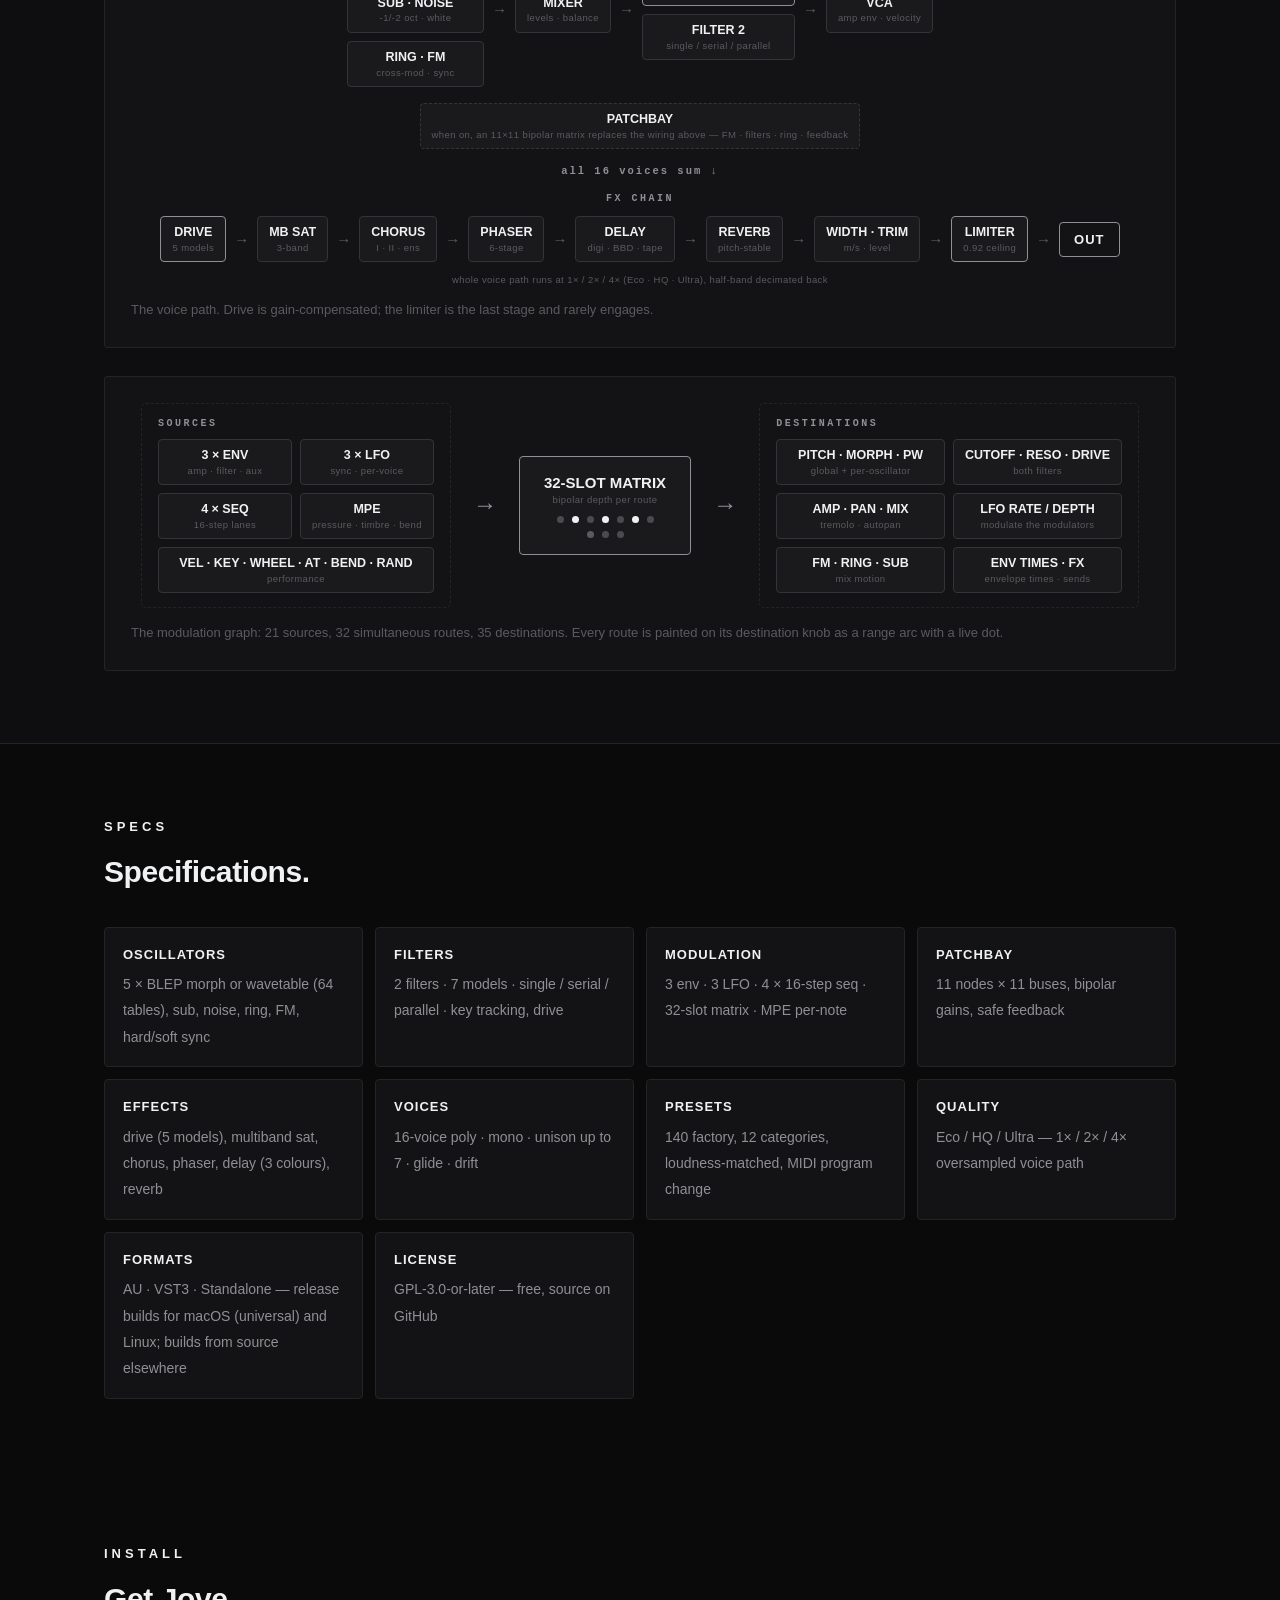
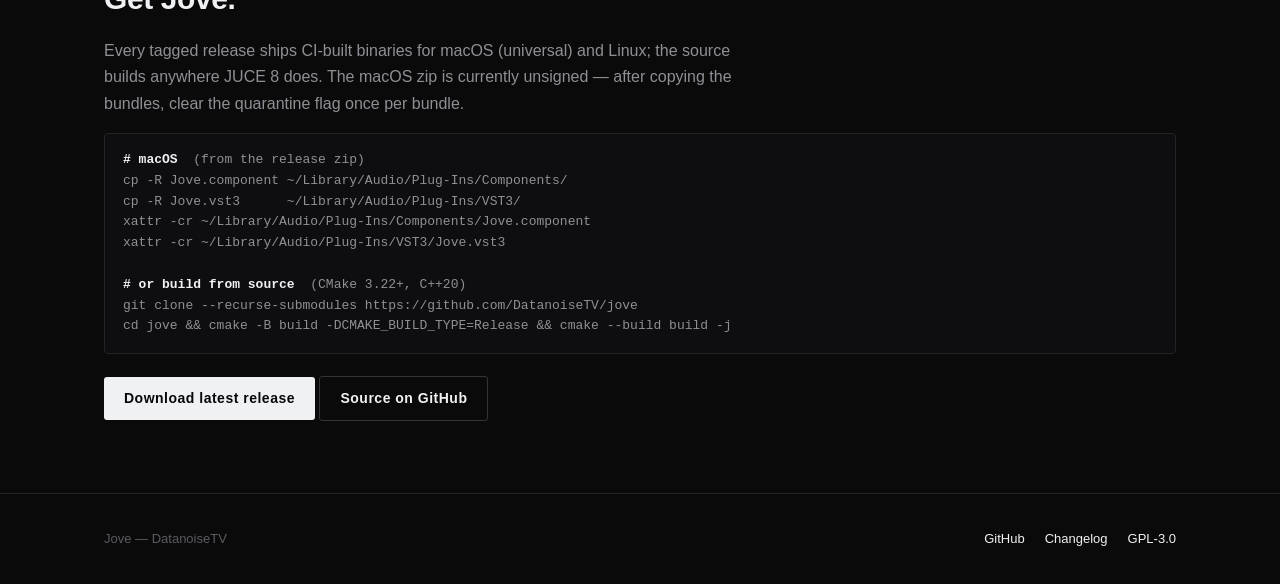
==== commit 097cc50e: "site: factual copy, greyscale theme, adjacency-based diagrams Copy rewritten to plain statements — n" ====
--- a/docs/index.html
+++ b/docs/index.html
@@ -8,13 +8,13 @@
 <meta property="og:title" content="Jove — analog-inspired polysynth">
 <meta property="og:description" content="Free, open-source polysynth: five morphing oscillators, dual filters, mod matrix, and a patchbay that rewires the voice. AU / VST3 / Standalone.">
 <meta property="og:image" content="https://datanoisetv.github.io/jove/img/voice.png">
-<link rel="icon" href="data:image/svg+xml,<svg xmlns='http://www.w3.org/2000/svg' viewBox='0 0 32 32'><rect width='32' height='32' rx='7' fill='%230d0e10'/><text x='16' y='22' font-family='Helvetica' font-weight='800' font-size='16' fill='%234d9bff' text-anchor='middle'>J</text></svg>">
+<link rel="icon" href="data:image/svg+xml,<svg xmlns='http://www.w3.org/2000/svg' viewBox='0 0 32 32'><rect width='32' height='32' rx='7' fill='%230d0e10'/><text x='16' y='22' font-family='Helvetica' font-weight='800' font-size='16' fill='%23f0f1f3' text-anchor='middle'>J</text></svg>">
 <style>
 :root{
-  --bg:#0d0e10; --panel:#16171b; --panel2:#1c1e23; --sunk:#0f1013;
-  --line:#25272d; --line2:#34373f;
-  --ink:#e9eaed; --ink2:#8d909a; --ink3:#595c65;
-  --accent:#4d9bff; --accent-dim:#2c4a73; --good:#46d08a; --hot:#ff6b6b;
+  --bg:#0a0a0b; --panel:#131315; --panel2:#1a1a1d; --sunk:#0e0e10;
+  --line:#242427; --line2:#343438;
+  --ink:#f0f1f3; --ink2:#8f9095; --ink3:#5a5b60;
+  --accent:#f0f1f3; --accent-dim:#4a4b50; --good:#c9cacd; --hot:#9a9ba0;
 }
 *{margin:0;padding:0;box-sizing:border-box}
 html{scroll-behavior:smooth}
@@ -27,7 +27,7 @@
 h2{font-size:13px;letter-spacing:4px;color:var(--accent);text-transform:uppercase;margin-bottom:10px}
 h3{font-size:30px;font-weight:750;letter-spacing:-.4px;margin-bottom:14px}
 p.lead{color:var(--ink2);max-width:640px}
-.kbd{font-family:ui-monospace,SFMono-Regular,Menlo,monospace;font-size:.86em;background:var(--sunk);border:1px solid var(--line);border-radius:6px;padding:2px 7px}
+.kbd{font-family:ui-monospace,SFMono-Regular,Menlo,monospace;font-size:.86em;background:var(--sunk);border:1px solid var(--line);border-radius:3px;padding:2px 7px}
 
 /* ---- nav ---- */
 nav{position:sticky;top:0;z-index:50;background:color-mix(in srgb,var(--bg) 86%,transparent);backdrop-filter:blur(12px);border-bottom:1px solid var(--line)}
@@ -37,7 +37,7 @@
 nav a.nl{color:var(--ink2);font-size:13px;letter-spacing:1px}
 nav a.nl:hover{color:var(--ink);text-decoration:none}
 nav .spacer{flex:1}
-.btn{display:inline-block;background:var(--accent);color:#06080c;font-weight:700;font-size:14px;letter-spacing:.5px;padding:10px 20px;border-radius:9px;border:0;cursor:pointer}
+.btn{display:inline-block;background:var(--accent);color:#06080c;font-weight:700;font-size:14px;letter-spacing:.5px;padding:10px 20px;border-radius:3px;border:0;cursor:pointer}
 .btn:hover{filter:brightness(1.12);text-decoration:none}
 .btn.ghost{background:transparent;color:var(--ink);border:1px solid var(--line2)}
 .btn.ghost:hover{border-color:var(--accent)}
@@ -51,14 +51,14 @@
 .hero .sub{color:var(--ink3);font-size:13.5px;letter-spacing:1px}
 .hero .cta{margin:30px 0 14px;display:flex;gap:12px;justify-content:center;flex-wrap:wrap}
 .badges{display:flex;gap:8px;justify-content:center;flex-wrap:wrap;margin-top:10px}
-.badge{font-size:11.5px;letter-spacing:1px;color:var(--ink2);border:1px solid var(--line);border-radius:99px;padding:4px 12px;background:var(--panel)}
-.shot{margin-top:44px;border:1px solid var(--line2);border-radius:14px;overflow:hidden;box-shadow:0 40px 90px -30px rgba(0,0,0,.85), 0 0 0 1px rgba(77,155,255,.06)}
+.badge{font-size:11.5px;letter-spacing:1px;color:var(--ink2);border:1px solid var(--line);border-radius:3px;padding:4px 12px;background:var(--panel)}
+.shot{margin-top:44px;border:1px solid var(--line2);border-radius:3px;overflow:hidden;box-shadow:0 40px 90px -30px rgba(0,0,0,.9), 0 0 0 1px rgba(240,241,243,.05)}
 .shot img{width:100%}
 
 /* ---- demos / player ---- */
 .demos{background:var(--sunk);border-top:1px solid var(--line);border-bottom:1px solid var(--line)}
 .dgrid{display:grid;grid-template-columns:repeat(auto-fill,minmax(320px,1fr));gap:14px;margin-top:30px}
-.dcard{background:var(--panel);border:1px solid var(--line);border-radius:12px;padding:14px 16px;transition:border-color .15s}
+.dcard{background:var(--panel);border:1px solid var(--line);border-radius:4px;padding:14px 16px;transition:border-color .15s}
 .dcard:hover{border-color:var(--line2)}
 .dcard.playing{border-color:var(--accent)}
 .dtop{display:flex;align-items:center;gap:12px}
@@ -78,7 +78,7 @@
 /* ---- tabs / features ---- */
 .feat{display:grid;grid-template-columns:1fr 1fr;gap:44px;align-items:center;margin-top:56px}
 .feat:nth-child(even) .fimg{order:2}
-.feat .fimg{border:1px solid var(--line2);border-radius:12px;overflow:hidden;box-shadow:0 26px 60px -24px rgba(0,0,0,.8)}
+.feat .fimg{border:1px solid var(--line2);border-radius:4px;overflow:hidden;box-shadow:0 26px 60px -24px rgba(0,0,0,.8)}
 .feat h4{font-size:22px;font-weight:700;margin-bottom:10px}
 .feat h4 i{font-style:normal;color:var(--accent);font-family:ui-monospace,Menlo,monospace;font-size:13px;letter-spacing:2px;display:block;margin-bottom:6px}
 .feat p{color:var(--ink2);font-size:15px}
@@ -88,26 +88,44 @@
 
 /* ---- architecture ---- */
 .arch{background:var(--sunk);border-top:1px solid var(--line);border-bottom:1px solid var(--line)}
-.diagram{background:var(--panel);border:1px solid var(--line);border-radius:14px;padding:26px;margin-top:28px;overflow-x:auto}
-.diagram svg{display:block;min-width:820px;width:100%;height:auto}
+.diagram{background:var(--panel);border:1px solid var(--line);border-radius:3px;padding:26px;margin-top:28px;overflow-x:auto}
+
 .diagram figcaption{margin-top:14px;color:var(--ink3);font-size:13px}
-.dg-label{fill:var(--ink);font:600 12.5px -apple-system,'Segoe UI',sans-serif}
-.dg-sub{fill:var(--ink3);font:500 9.5px -apple-system,'Segoe UI',sans-serif;letter-spacing:.4px}
-.dg-cat{fill:var(--accent);font:700 10px ui-monospace,Menlo,monospace;letter-spacing:2.5px}
-.dg-box{fill:var(--panel2);stroke:var(--line2);rx:8}
-.dg-box.hot{stroke:var(--accent)}
-.dg-group{fill:none;stroke:var(--line);stroke-dasharray:5 4;rx:12}
-.dg-wire{stroke:var(--accent-dim);stroke-width:1.6;fill:none}
-.dg-wire.hi{stroke:var(--accent)}
+.dgtitle{font:700 10px ui-monospace,Menlo,monospace;letter-spacing:2.5px;color:var(--ink2);margin:4px 0 12px;text-align:center}
+.crow{display:flex;align-items:center;justify-content:center;gap:8px;flex-wrap:wrap}
+.fstack{display:flex;flex-direction:column;gap:8px}
+.fbox{background:var(--panel2);border:1px solid var(--line2);border-radius:4px;padding:7px 11px;text-align:center;white-space:nowrap}
+.fbox b{display:block;font:600 12.5px/1.35 -apple-system,'Segoe UI',sans-serif;color:var(--ink)}
+.fbox span{display:block;font:500 9.5px/1.4 -apple-system,'Segoe UI',sans-serif;letter-spacing:.4px;color:var(--ink3)}
+.fbox.hot{border-color:var(--ink2)}
+.fbox.dash{border-style:dashed}
+.fbox.pb{margin:16px auto 0;width:max-content;max-width:100%}
+.fbox.big{padding:16px 24px}
+.fbox.big b{font-size:15px}
+.ar{color:var(--ink3);font-size:15px;line-height:1;user-select:none}
+.ar.big{font-size:24px;color:var(--ink2)}
+.sumline{font:600 10.5px ui-monospace,Menlo,monospace;letter-spacing:2px;color:var(--ink2);text-align:center;margin:16px 0}
+.fgrp{border:1px dashed var(--line);border-radius:5px;padding:14px 16px}
+.fgrp h5{font:700 10px ui-monospace,Menlo,monospace;letter-spacing:2.5px;color:var(--ink2);margin:0 0 10px}
+.fpair{display:grid;grid-template-columns:1fr 1fr;gap:8px}
+.fbox.wide{margin-top:8px}
+.fnote{font:500 9.5px -apple-system,'Segoe UI',sans-serif;letter-spacing:.4px;color:var(--ink3)}
+.fnote.center{text-align:center;margin-top:12px}
+.fout{font:700 13px -apple-system,'Segoe UI',sans-serif;color:var(--ink);letter-spacing:1px;border:1px solid var(--ink2);border-radius:4px;padding:9px 14px}
+.crow.wideg{gap:22px}
+.dots{display:flex;gap:8px;justify-content:center;margin-top:10px;flex-wrap:wrap;max-width:110px;margin-left:auto;margin-right:auto}
+.dots i{width:7px;height:7px;border-radius:50%;background:var(--accent-dim)}
+.dots i.a{background:var(--ink)}
+.dots i.h{background:var(--ink3)}
 
 /* ---- specs ---- */
 .specs{display:grid;grid-template-columns:repeat(auto-fill,minmax(240px,1fr));gap:12px;margin-top:30px}
-.spec{background:var(--panel);border:1px solid var(--line);border-radius:12px;padding:16px 18px}
+.spec{background:var(--panel);border:1px solid var(--line);border-radius:4px;padding:16px 18px}
 .spec b{display:block;font-size:13px;letter-spacing:1px;color:var(--accent);margin-bottom:6px;text-transform:uppercase}
 .spec span{color:var(--ink2);font-size:14px}
 
 /* ---- get / footer ---- */
-.get pre{background:var(--sunk);border:1px solid var(--line);border-radius:10px;padding:16px 18px;overflow-x:auto;font:13px/1.6 ui-monospace,Menlo,monospace;color:var(--ink2);margin-top:16px}
+.get pre{background:var(--sunk);border:1px solid var(--line);border-radius:4px;padding:16px 18px;overflow-x:auto;font:13px/1.6 ui-monospace,Menlo,monospace;color:var(--ink2);margin-top:16px}
 .get pre b{color:var(--ink)}
 footer{border-top:1px solid var(--line);padding:34px 0;color:var(--ink3);font-size:13px}
 footer .wrap{display:flex;gap:20px;flex-wrap:wrap;align-items:center}
@@ -231,166 +249,81 @@
   <p class="lead">The full voice path runs at 1&times;, 2&times; or 4&times; oversampling. Gain staging is
      designed so the output limiter almost never engages — it protects, it doesn’t colour.</p>
 
-  <figure class="diagram">
-    <svg viewBox="0 0 1060 300" xmlns="http://www.w3.org/2000/svg" role="img" aria-label="Jove voice signal flow diagram">
-      <defs>
-        <marker id="arr" viewBox="0 0 8 8" refX="7" refY="4" markerWidth="7" markerHeight="7" orient="auto">
-          <path d="M0 0 L8 4 L0 8 z" fill="#2c4a73"/>
-        </marker>
-        <marker id="arrh" viewBox="0 0 8 8" refX="7" refY="4" markerWidth="7" markerHeight="7" orient="auto">
-          <path d="M0 0 L8 4 L0 8 z" fill="#4d9bff"/>
-        </marker>
-      </defs>
-
-      <text x="30" y="28" class="dg-cat">PER VOICE &#215;16</text>
-      <rect x="22" y="38" width="472" height="238" class="dg-group"/>
-
-      <!-- sources -->
-      <rect x="38" y="52" width="120" height="34" class="dg-box"/>
-      <text x="98" y="68" text-anchor="middle" class="dg-label">OSC 1&#8211;5</text>
-      <text x="98" y="80" text-anchor="middle" class="dg-sub">BLEP morph / wavetable</text>
-      <rect x="38" y="96" width="120" height="30" class="dg-box"/>
-      <text x="98" y="111" text-anchor="middle" class="dg-label">SUB &middot; NOISE</text>
-      <text x="98" y="121" text-anchor="middle" class="dg-sub">-1/-2 oct &middot; white</text>
-      <rect x="38" y="136" width="120" height="30" class="dg-box"/>
-      <text x="98" y="151" text-anchor="middle" class="dg-label">RING &middot; FM</text>
-      <text x="98" y="161" text-anchor="middle" class="dg-sub">cross-mod &middot; sync</text>
-
-      <!-- mixer -->
-      <rect x="196" y="88" width="84" height="52" class="dg-box"/>
-      <text x="238" y="112" text-anchor="middle" class="dg-label">MIXER</text>
-      <text x="238" y="124" text-anchor="middle" class="dg-sub">levels &middot; balance</text>
-      <path class="dg-wire" d="M158 69 C180 69 178 100 196 104" marker-end="url(#arr)"/>
-      <path class="dg-wire" d="M158 111 H196" marker-end="url(#arr)"/>
-      <path class="dg-wire" d="M158 151 C180 151 178 126 196 122" marker-end="url(#arr)"/>
-
-      <!-- filters -->
-      <rect x="318" y="60" width="104" height="44" class="dg-box hot"/>
-      <text x="370" y="79" text-anchor="middle" class="dg-label">FILTER 1</text>
-      <text x="370" y="92" text-anchor="middle" class="dg-sub">ladder &middot; SVF &middot; LPG &middot; Steiner</text>
-      <rect x="318" y="124" width="104" height="44" class="dg-box"/>
-      <text x="370" y="143" text-anchor="middle" class="dg-label">FILTER 2</text>
-      <text x="370" y="156" text-anchor="middle" class="dg-sub">single / serial / parallel</text>
-      <path class="dg-wire" d="M280 106 C300 104 300 84 318 82" marker-end="url(#arr)"/>
-      <path class="dg-wire" d="M280 118 C300 120 300 144 318 146" marker-end="url(#arr)"/>
-      <path class="dg-wire" d="M370 104 V124" marker-end="url(#arr)"/>
-
-      <!-- VCA -->
-      <rect x="398" y="212" width="76" height="42" class="dg-box"/>
-      <text x="436" y="231" text-anchor="middle" class="dg-label">VCA</text>
-      <text x="436" y="244" text-anchor="middle" class="dg-sub">amp env &middot; velocity</text>
-      <path class="dg-wire" d="M422 82 C466 86 436 160 436 212" marker-end="url(#arr)"/>
-      <path class="dg-wire" d="M422 146 C446 152 436 180 436 212"/>
-
-      <!-- patchbay overlay -->
-      <rect x="196" y="196" width="150" height="58" class="dg-box" stroke-dasharray="4 3"/>
-      <text x="271" y="217" text-anchor="middle" class="dg-label">PATCHBAY</text>
-      <text x="271" y="230" text-anchor="middle" class="dg-sub">11&#215;11 rewires this path</text>
-      <text x="271" y="242" text-anchor="middle" class="dg-sub">FM &middot; filters &middot; ring &middot; feedback</text>
-
-      <!-- FX chain -->
-      <text x="530" y="28" class="dg-cat">SUM &rarr; FX CHAIN</text>
-      <rect x="522" y="38" width="416" height="238" class="dg-group"/>
-      <g>
-        <rect x="538" y="60" width="88" height="40" class="dg-box hot"/>
-        <text x="582" y="78" text-anchor="middle" class="dg-label">DRIVE</text>
-        <text x="582" y="91" text-anchor="middle" class="dg-sub">5 models &middot; gain-comp</text>
-        <rect x="642" y="60" width="88" height="40" class="dg-box"/>
-        <text x="686" y="78" text-anchor="middle" class="dg-label">MB SAT</text>
-        <text x="686" y="91" text-anchor="middle" class="dg-sub">3-band</text>
-        <rect x="746" y="60" width="88" height="40" class="dg-box"/>
-        <text x="790" y="78" text-anchor="middle" class="dg-label">CHORUS</text>
-        <text x="790" y="91" text-anchor="middle" class="dg-sub">I &middot; II &middot; ensemble</text>
-        <rect x="850" y="60" width="72" height="40" class="dg-box"/>
-        <text x="886" y="78" text-anchor="middle" class="dg-label">PHASER</text>
-        <text x="886" y="91" text-anchor="middle" class="dg-sub">6-stage</text>
-      </g>
-      <g>
-        <rect x="538" y="150" width="88" height="40" class="dg-box"/>
-        <text x="582" y="168" text-anchor="middle" class="dg-label">DELAY</text>
-        <text x="582" y="181" text-anchor="middle" class="dg-sub">digi &middot; BBD &middot; tape</text>
-        <rect x="642" y="150" width="88" height="40" class="dg-box"/>
-        <text x="686" y="168" text-anchor="middle" class="dg-label">REVERB</text>
-        <text x="686" y="181" text-anchor="middle" class="dg-sub">pitch-stable</text>
-        <rect x="746" y="150" width="88" height="40" class="dg-box"/>
-        <text x="790" y="168" text-anchor="middle" class="dg-label">WIDTH &middot; TRIM</text>
-        <text x="790" y="181" text-anchor="middle" class="dg-sub">mid/side &middot; preset level</text>
-        <rect x="850" y="150" width="72" height="40" class="dg-box hot"/>
-        <text x="886" y="168" text-anchor="middle" class="dg-label">LIMITER</text>
-        <text x="886" y="181" text-anchor="middle" class="dg-sub">0.92 ceiling</text>
-      </g>
-      <path class="dg-wire hi" d="M474 233 C506 233 502 80 538 80" marker-end="url(#arrh)"/>
-      <path class="dg-wire" d="M626 80 H642" marker-end="url(#arr)"/>
-      <path class="dg-wire" d="M730 80 H746" marker-end="url(#arr)"/>
-      <path class="dg-wire" d="M834 80 H850" marker-end="url(#arr)"/>
-      <path class="dg-wire" d="M922 80 C948 84 948 128 922 146 H626 C600 146 600 166 626 170 H642" transform="translate(-104 0)"/>
-      <path class="dg-wire" d="M626 170 H642" marker-end="url(#arr)"/>
-      <path class="dg-wire" d="M730 170 H746" marker-end="url(#arr)"/>
-      <path class="dg-wire" d="M834 170 H850" marker-end="url(#arr)"/>
-      <path class="dg-wire hi" d="M886 190 V232 H938" marker-end="url(#arrh)"/>
-      <text x="946" y="236" class="dg-label" fill="#4d9bff">OUT</text>
-      <text x="530" y="266" class="dg-sub">whole voice path runs at 1&#215; / 2&#215; / 4&#215; (Eco &middot; HQ &middot; Ultra), half-band decimated back</text>
-    </svg>
-    <figcaption>The voice path. When the patchbay is on, the fixed osc &rarr; filter &rarr; VCA wiring is replaced
-    by an 11&times;11 bipolar gain matrix with one-sample-delayed feedback.</figcaption>
+  <figure class="diagram" id="dg-flow">
+    <div class="dgtitle">PER VOICE &#215;16</div>
+    <div class="crow">
+      <div class="fstack">
+        <div class="fbox"><b>OSC 1&#8211;5</b><span>BLEP morph / wavetable</span></div>
+        <div class="fbox"><b>SUB &middot; NOISE</b><span>-1/-2 oct &middot; white</span></div>
+        <div class="fbox"><b>RING &middot; FM</b><span>cross-mod &middot; sync</span></div>
+      </div>
+      <span class="ar">&#8594;</span>
+      <div class="fbox"><b>MIXER</b><span>levels &middot; balance</span></div>
+      <span class="ar">&#8594;</span>
+      <div class="fstack">
+        <div class="fbox hot"><b>FILTER 1</b><span>ladder &middot; SVF &middot; LPG &middot; Steiner</span></div>
+        <div class="fbox"><b>FILTER 2</b><span>single / serial / parallel</span></div>
+      </div>
+      <span class="ar">&#8594;</span>
+      <div class="fbox"><b>VCA</b><span>amp env &middot; velocity</span></div>
+    </div>
+    <div class="fbox dash pb"><b>PATCHBAY</b><span>when on, an 11&#215;11 bipolar matrix replaces the wiring above &mdash; FM &middot; filters &middot; ring &middot; feedback</span></div>
+    <div class="sumline">all 16 voices sum &#8595;</div>
+    <div class="dgtitle">FX CHAIN</div>
+    <div class="crow">
+      <div class="fbox hot"><b>DRIVE</b><span>5 models</span></div>
+      <span class="ar">&#8594;</span>
+      <div class="fbox"><b>MB SAT</b><span>3-band</span></div>
+      <span class="ar">&#8594;</span>
+      <div class="fbox"><b>CHORUS</b><span>I &middot; II &middot; ens</span></div>
+      <span class="ar">&#8594;</span>
+      <div class="fbox"><b>PHASER</b><span>6-stage</span></div>
+      <span class="ar">&#8594;</span>
+      <div class="fbox"><b>DELAY</b><span>digi &middot; BBD &middot; tape</span></div>
+      <span class="ar">&#8594;</span>
+      <div class="fbox"><b>REVERB</b><span>pitch-stable</span></div>
+      <span class="ar">&#8594;</span>
+      <div class="fbox"><b>WIDTH &middot; TRIM</b><span>m/s &middot; level</span></div>
+      <span class="ar">&#8594;</span>
+      <div class="fbox hot"><b>LIMITER</b><span>0.92 ceiling</span></div>
+      <span class="ar">&#8594;</span>
+      <div class="fout">OUT</div>
+    </div>
+    <div class="fnote center">whole voice path runs at 1&#215; / 2&#215; / 4&#215; (Eco &middot; HQ &middot; Ultra), half-band decimated back</div>
+    <figcaption>The voice path. Drive is gain-compensated; the limiter is the last stage and rarely engages.</figcaption>
   </figure>
 
-  <figure class="diagram">
-    <svg viewBox="0 0 1060 250" xmlns="http://www.w3.org/2000/svg" role="img" aria-label="Jove modulation architecture diagram">
-      <text x="30" y="28" class="dg-cat">SOURCES</text>
-      <rect x="22" y="38" width="240" height="188" class="dg-group"/>
-      <rect x="38" y="52" width="100" height="32" class="dg-box"/>
-      <text x="88" y="68" text-anchor="middle" class="dg-label">3 &#215; ENV</text>
-      <text x="88" y="79" text-anchor="middle" class="dg-sub">amp &middot; filter &middot; aux</text>
-      <rect x="150" y="52" width="96" height="32" class="dg-box"/>
-      <text x="198" y="68" text-anchor="middle" class="dg-label">3 &#215; LFO</text>
-      <text x="198" y="79" text-anchor="middle" class="dg-sub">sync &middot; per-voice</text>
-      <rect x="38" y="96" width="100" height="32" class="dg-box"/>
-      <text x="88" y="112" text-anchor="middle" class="dg-label">4 &#215; SEQ</text>
-      <text x="88" y="123" text-anchor="middle" class="dg-sub">16-step lanes</text>
-      <rect x="150" y="96" width="96" height="32" class="dg-box"/>
-      <text x="198" y="112" text-anchor="middle" class="dg-label">MPE</text>
-      <text x="198" y="123" text-anchor="middle" class="dg-sub">press &middot; timbre &middot; bend</text>
-      <rect x="38" y="140" width="208" height="32" class="dg-box"/>
-      <text x="142" y="156" text-anchor="middle" class="dg-label">VEL &middot; KEY &middot; WHEEL &middot; AT &middot; BEND &middot; RAND</text>
-      <text x="142" y="167" text-anchor="middle" class="dg-sub">performance</text>
-      <text x="38" y="204" class="dg-sub">every source is live-metered in the UI</text>
-
-      <!-- matrix -->
-      <rect x="392" y="62" width="180" height="130" class="dg-box hot"/>
-      <text x="482" y="98" text-anchor="middle" class="dg-label" font-size="16">32-SLOT MATRIX</text>
-      <text x="482" y="116" text-anchor="middle" class="dg-sub">bipolar depth per route</text>
-      <g fill="#2c4a73">
-        <circle cx="437" cy="146" r="4"/><circle cx="460" cy="146" r="4" fill="#4d9bff"/><circle cx="483" cy="146" r="4"/><circle cx="506" cy="146" r="4" fill="#4d9bff"/><circle cx="529" cy="146" r="4"/>
-        <circle cx="437" cy="164" r="4" fill="#4d9bff"/><circle cx="460" cy="164" r="4"/><circle cx="483" cy="164" r="4" fill="#ff6b6b"/><circle cx="506" cy="164" r="4"/><circle cx="529" cy="164" r="4"/>
-      </g>
-      <path class="dg-wire hi" d="M262 122 H392" marker-end="url(#arrh)"/>
-
-      <!-- destinations -->
-      <text x="702" y="28" class="dg-cat">DESTINATIONS</text>
-      <rect x="694" y="38" width="344" height="188" class="dg-group"/>
-      <rect x="710" y="52" width="150" height="32" class="dg-box"/>
-      <text x="785" y="68" text-anchor="middle" class="dg-label">PITCH &middot; MORPH &middot; PW</text>
-      <text x="785" y="79" text-anchor="middle" class="dg-sub">global + per-oscillator</text>
-      <rect x="872" y="52" width="150" height="32" class="dg-box"/>
-      <text x="947" y="68" text-anchor="middle" class="dg-label">CUTOFF &middot; RESO &middot; DRIVE</text>
-      <text x="947" y="79" text-anchor="middle" class="dg-sub">both filters</text>
-      <rect x="710" y="96" width="150" height="32" class="dg-box"/>
-      <text x="785" y="112" text-anchor="middle" class="dg-label">AMP &middot; PAN &middot; MIX</text>
-      <text x="785" y="123" text-anchor="middle" class="dg-sub">tremolo &middot; autopan</text>
-      <rect x="872" y="96" width="150" height="32" class="dg-box"/>
-      <text x="947" y="112" text-anchor="middle" class="dg-label">LFO RATE / DEPTH</text>
-      <text x="947" y="123" text-anchor="middle" class="dg-sub">modulate the modulators</text>
-      <rect x="710" y="140" width="150" height="32" class="dg-box"/>
-      <text x="785" y="156" text-anchor="middle" class="dg-label">FM &middot; RING &middot; SUB</text>
-      <text x="785" y="167" text-anchor="middle" class="dg-sub">mix motion</text>
-      <rect x="872" y="140" width="150" height="32" class="dg-box"/>
-      <text x="947" y="156" text-anchor="middle" class="dg-label">ENV TIMES &middot; FX</text>
-      <text x="947" y="167" text-anchor="middle" class="dg-sub">attack/decay/release &middot; sends</text>
-      <path class="dg-wire hi" d="M572 122 H694" marker-end="url(#arrh)"/>
-      <text x="710" y="204" class="dg-sub">routes paint range arcs + live dots on the destination knobs</text>
-    </svg>
-    <figcaption>The modulation graph: 21 sources, 32 simultaneous routes, 35 destinations.</figcaption>
+  <figure class="diagram" id="dg-mod">
+    <div class="crow wideg">
+      <div class="fgrp">
+        <h5>SOURCES</h5>
+        <div class="fpair">
+          <div class="fbox"><b>3 &#215; ENV</b><span>amp &middot; filter &middot; aux</span></div>
+          <div class="fbox"><b>3 &#215; LFO</b><span>sync &middot; per-voice</span></div>
+          <div class="fbox"><b>4 &#215; SEQ</b><span>16-step lanes</span></div>
+          <div class="fbox"><b>MPE</b><span>pressure &middot; timbre &middot; bend</span></div>
+        </div>
+        <div class="fbox wide"><b>VEL &middot; KEY &middot; WHEEL &middot; AT &middot; BEND &middot; RAND</b><span>performance</span></div>
+      </div>
+      <span class="ar big">&#8594;</span>
+      <div class="fbox hot big"><b>32-SLOT MATRIX</b><span>bipolar depth per route</span>
+        <div class="dots"><i></i><i class="a"></i><i></i><i class="a"></i><i></i><i class="a"></i><i></i><i class="h"></i><i></i><i></i></div>
+      </div>
+      <span class="ar big">&#8594;</span>
+      <div class="fgrp">
+        <h5>DESTINATIONS</h5>
+        <div class="fpair">
+          <div class="fbox"><b>PITCH &middot; MORPH &middot; PW</b><span>global + per-oscillator</span></div>
+          <div class="fbox"><b>CUTOFF &middot; RESO &middot; DRIVE</b><span>both filters</span></div>
+          <div class="fbox"><b>AMP &middot; PAN &middot; MIX</b><span>tremolo &middot; autopan</span></div>
+          <div class="fbox"><b>LFO RATE / DEPTH</b><span>modulate the modulators</span></div>
+          <div class="fbox"><b>FM &middot; RING &middot; SUB</b><span>mix motion</span></div>
+          <div class="fbox"><b>ENV TIMES &middot; FX</b><span>envelope times &middot; sends</span></div>
+        </div>
+      </div>
+    </div>
+    <figcaption>The modulation graph: 21 sources, 32 simultaneous routes, 35 destinations. Every route
+    is painted on its destination knob as a range arc with a live dot.</figcaption>
   </figure>
 </div></section>
 
@@ -475,7 +408,7 @@
     const v = pk ? pk[i] : 0.06;
     const bh = Math.max(2, v * (h - 4));
     const played = (i / n) < progress;
-    ctx.fillStyle = played ? "#4d9bff" : "#2a2d34";
+    ctx.fillStyle = played ? "#e6e7ea" : "#3b3c41";
     ctx.fillRect(i*bw + 0.5, (h - bh) / 2, Math.max(1, bw - 1.6), bh);
   }
 }
@@ -534,5 +467,7 @@
 }, 100);
 window.addEventListener("resize", drawAll);
 </script>
+
+
 </body>
 </html>
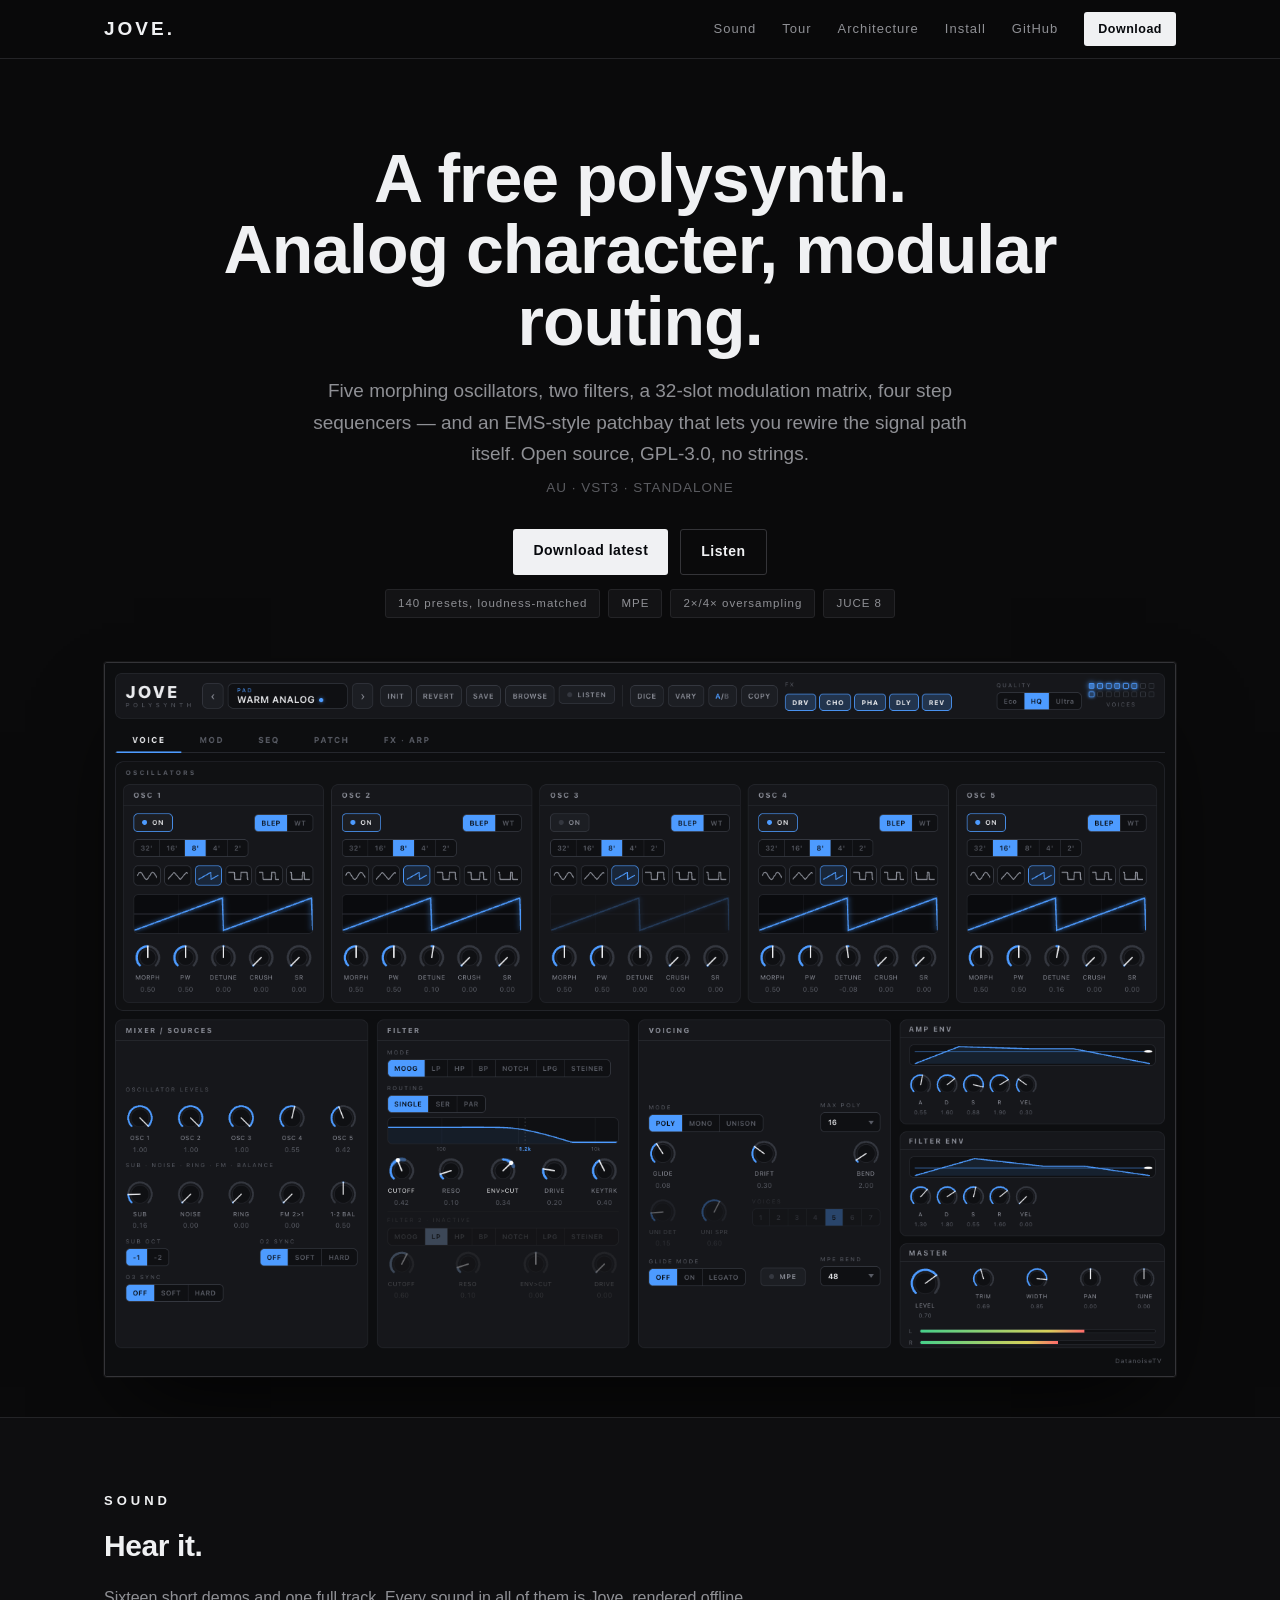
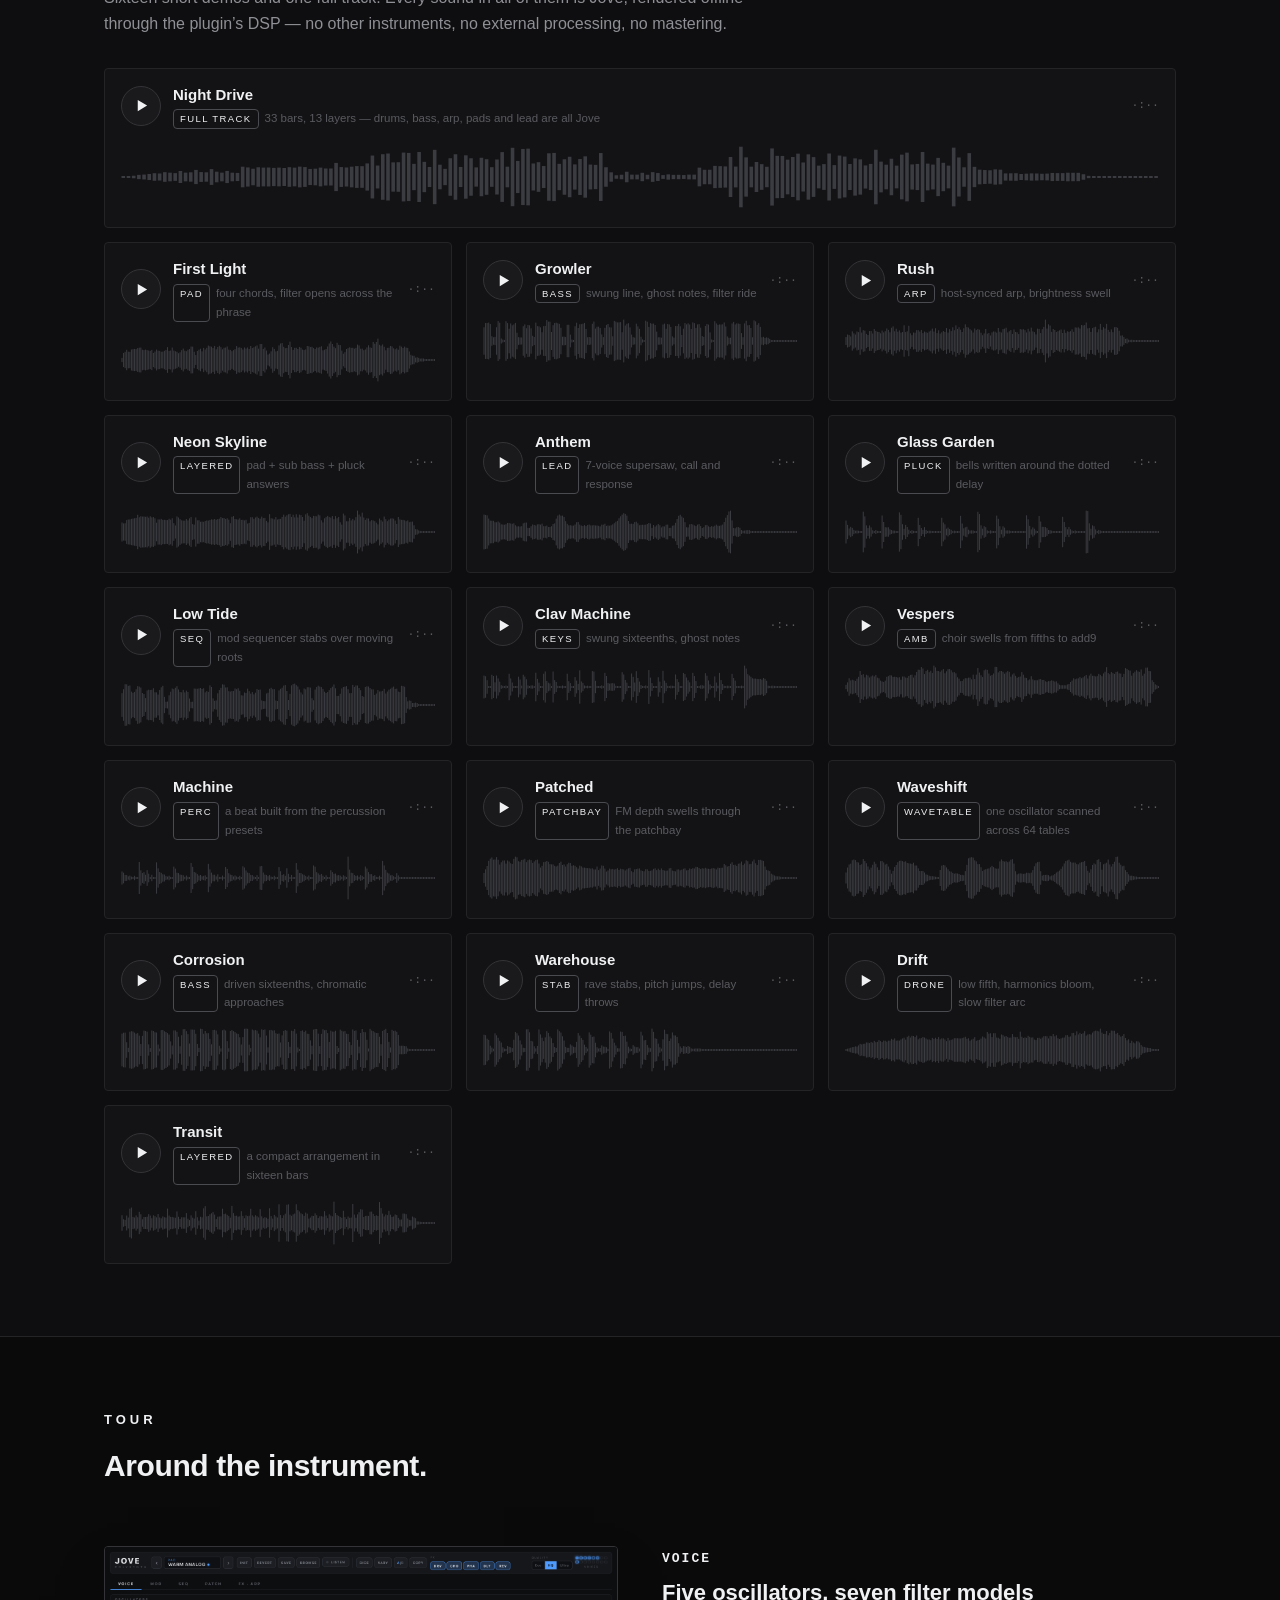
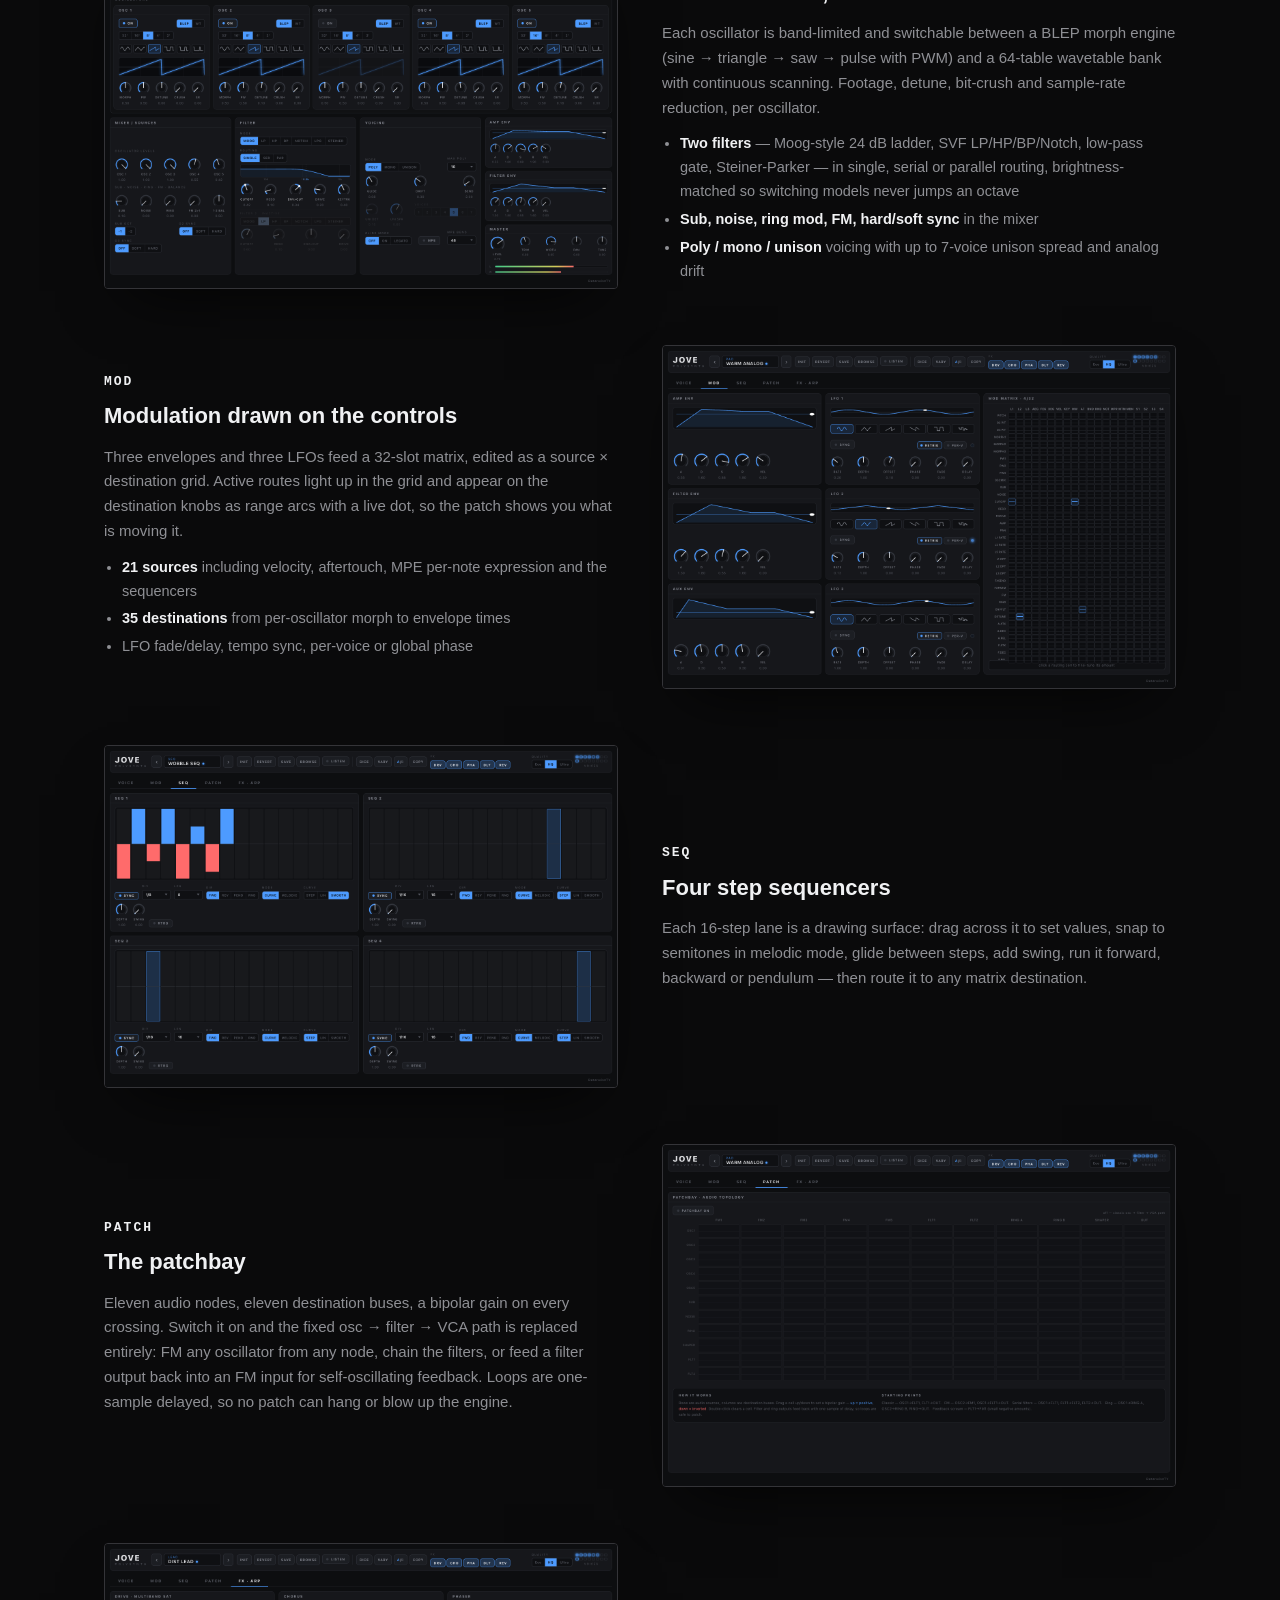
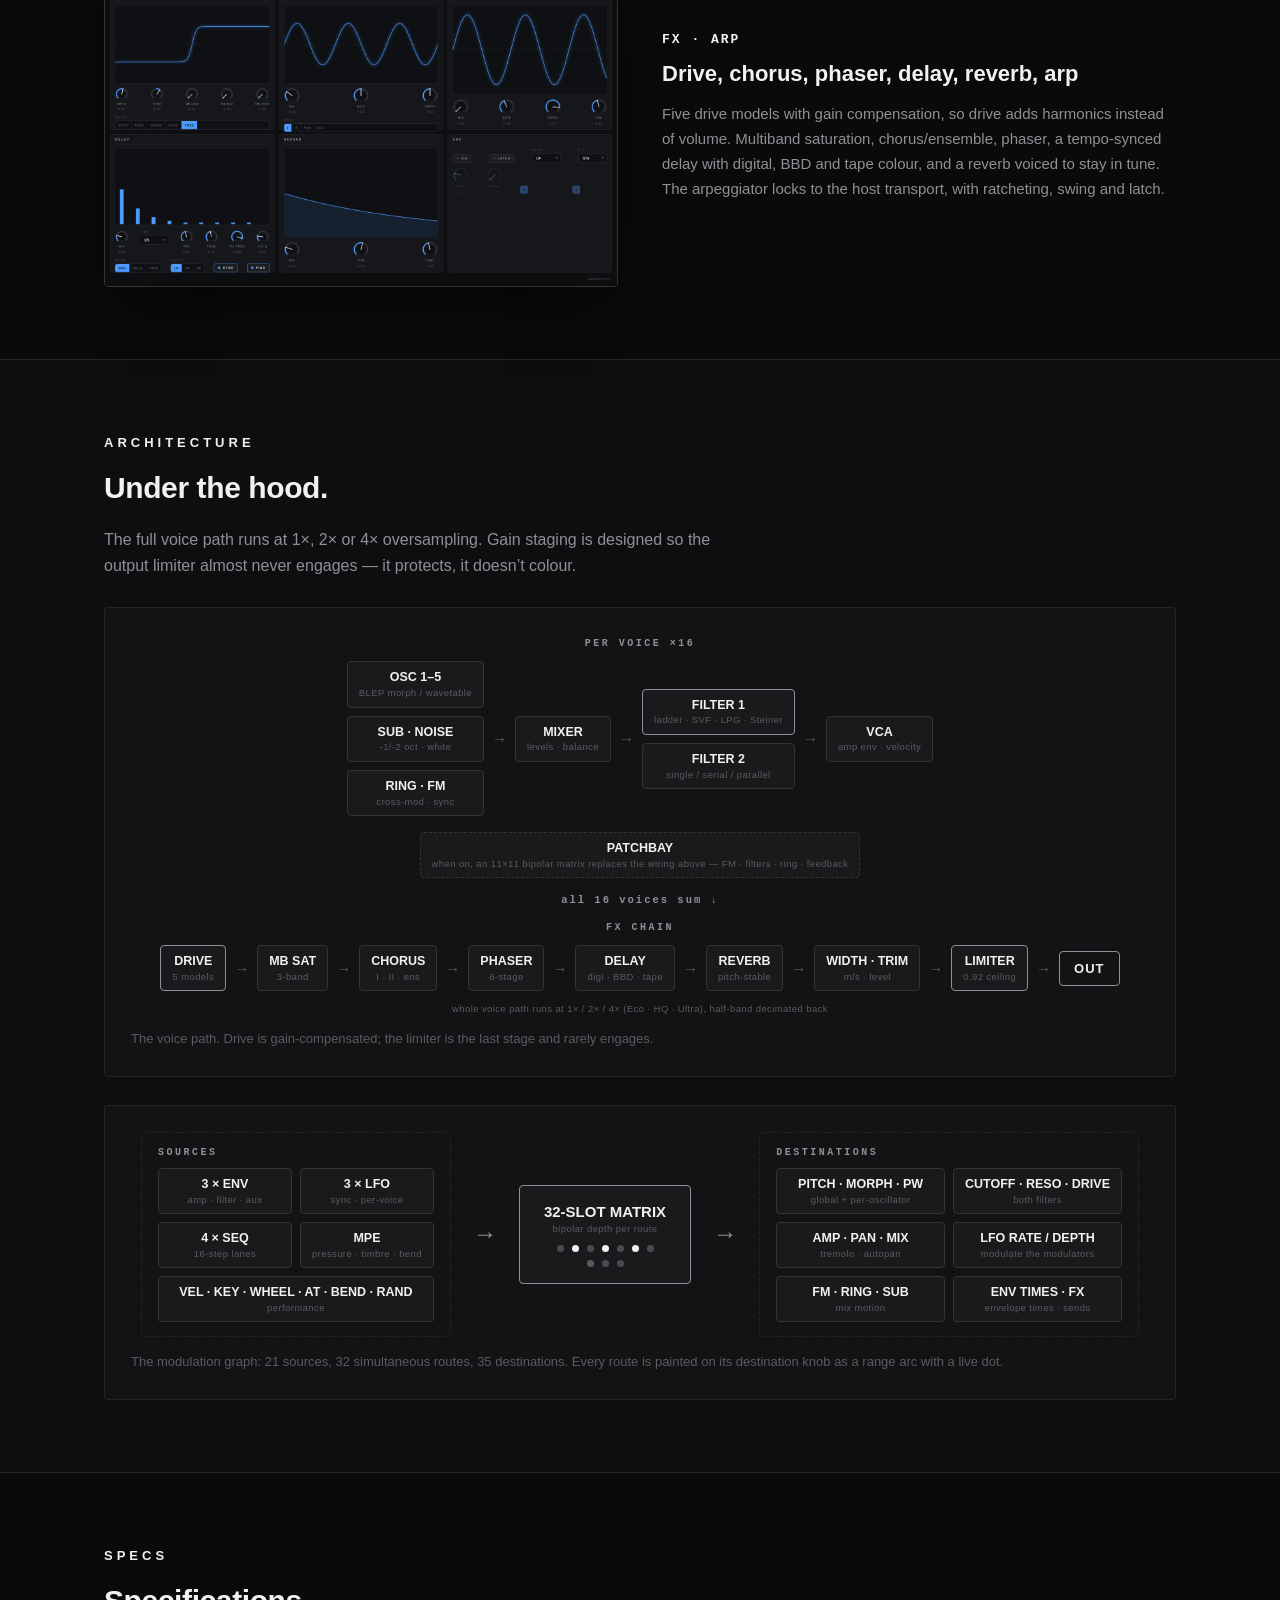
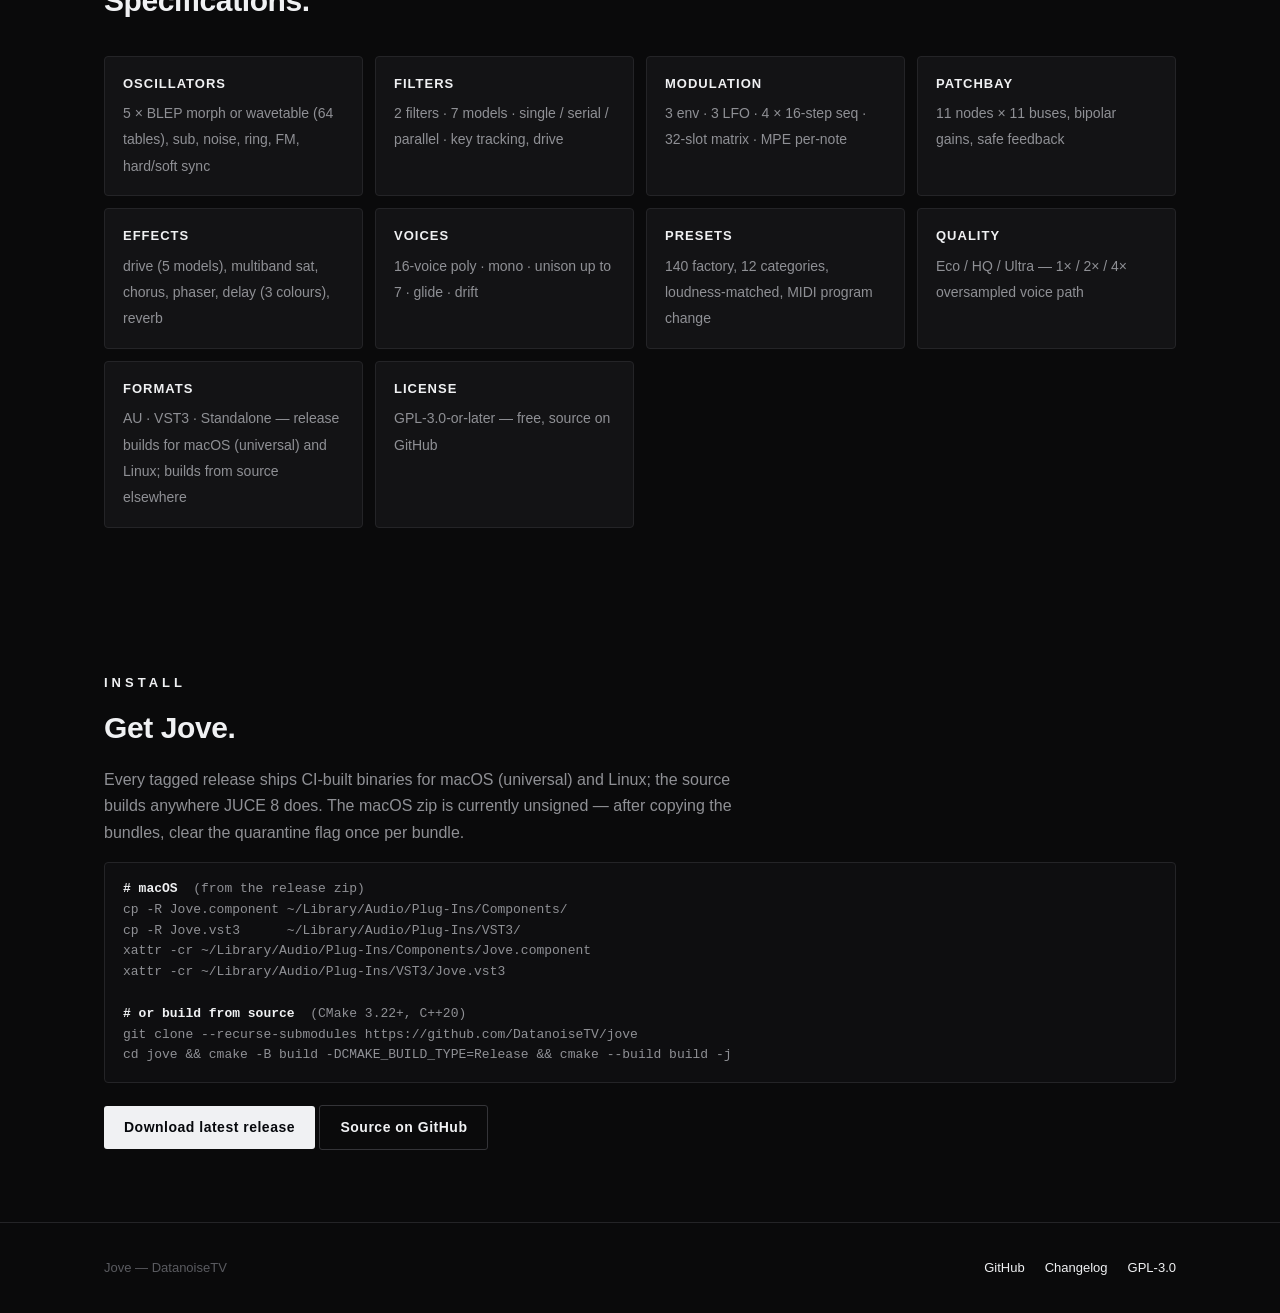
==== commit 24fb3712: "site: 16 composed demos + Night Drive, a full multi-track song Demo composer v2: multi-layer mixing " ====
--- a/docs/index.html
+++ b/docs/index.html
@@ -61,6 +61,8 @@
 .dcard{background:var(--panel);border:1px solid var(--line);border-radius:4px;padding:14px 16px;transition:border-color .15s}
 .dcard:hover{border-color:var(--line2)}
 .dcard.playing{border-color:var(--accent)}
+.dcard.feature{grid-column:1/-1}
+.dcard.feature .wave{height:72px}
 .dtop{display:flex;align-items:center;gap:12px}
 .pbtn{width:40px;height:40px;flex:0 0 40px;border-radius:50%;border:1px solid var(--line2);background:var(--panel2);cursor:pointer;display:grid;place-items:center;transition:all .15s}
 .pbtn:hover{border-color:var(--accent)}
@@ -168,8 +170,9 @@
 <section class="demos" id="demos"><div class="wrap">
   <h2>Sound</h2>
   <h3>Hear it.</h3>
-  <p class="lead">Eight factory presets playing short phrases, rendered offline through the
-     plugin’s own DSP. No external processing, no mastering — what you hear is what ships.</p>
+  <p class="lead">Sixteen short demos and one full track. Every sound in all of them is Jove,
+     rendered offline through the plugin’s DSP — no other instruments, no external
+     processing, no mastering.</p>
   <div class="dgrid" id="dgrid"></div>
 </div></section>
 
@@ -375,14 +378,23 @@
 
 <script>
 const DEMOS = [
-  { id:"pad-warm-analog",  name:"Warm Analog",  cat:"PAD",   note:"slow chords, wide chorus + reverb" },
-  { id:"bass-growl",       name:"Growl Bass",   cat:"BASS",  note:"ladder filter + diode drive" },
-  { id:"arp-trance",       name:"Trance Arp",   cat:"ARP",   note:"latched chord, host-synced arp" },
-  { id:"lead-unison",      name:"Unison Lead",  cat:"LEAD",  note:"7-voice supersaw stack" },
-  { id:"pluck-bell",       name:"Bell Pluck",   cat:"PLUCK", note:"wavetable bells into ping-pong delay" },
-  { id:"seq-wobble",       name:"Wobble Seq",   cat:"SEQ",   note:"mod sequencer driving the cutoff" },
-  { id:"keys-clav",        name:"Funk Clav",    cat:"KEYS",  note:"tight envelope, LPG snap" },
-  { id:"amb-ghost-choir",  name:"Ghost Choir",  cat:"AMB",   note:"formant pulses, long tails" },
+  { id:"night-drive",  name:"Night Drive",  cat:"FULL TRACK", note:"33 bars, 13 layers — drums, bass, arp, pads and lead are all Jove", feature:true },
+  { id:"first-light",  name:"First Light",  cat:"PAD",   note:"four chords, filter opens across the phrase" },
+  { id:"growler",      name:"Growler",      cat:"BASS",  note:"swung line, ghost notes, filter ride" },
+  { id:"rush",         name:"Rush",         cat:"ARP",   note:"host-synced arp, brightness swell" },
+  { id:"neon-skyline", name:"Neon Skyline", cat:"LAYERED", note:"pad + sub bass + pluck answers" },
+  { id:"anthem",       name:"Anthem",       cat:"LEAD",  note:"7-voice supersaw, call and response" },
+  { id:"glass-garden", name:"Glass Garden", cat:"PLUCK", note:"bells written around the dotted delay" },
+  { id:"low-tide",     name:"Low Tide",     cat:"SEQ",   note:"mod sequencer stabs over moving roots" },
+  { id:"clav-machine", name:"Clav Machine", cat:"KEYS",  note:"swung sixteenths, ghost notes" },
+  { id:"vespers",      name:"Vespers",      cat:"AMB",   note:"choir swells from fifths to add9" },
+  { id:"machine",      name:"Machine",      cat:"PERC",  note:"a beat built from the percussion presets" },
+  { id:"patched",      name:"Patched",      cat:"PATCHBAY", note:"FM depth swells through the patchbay" },
+  { id:"waveshift",    name:"Waveshift",    cat:"WAVETABLE", note:"one oscillator scanned across 64 tables" },
+  { id:"corrosion",    name:"Corrosion",    cat:"BASS",  note:"driven sixteenths, chromatic approaches" },
+  { id:"warehouse",    name:"Warehouse",    cat:"STAB",  note:"rave stabs, pitch jumps, delay throws" },
+  { id:"drift",        name:"Drift",        cat:"DRONE", note:"low fifth, harmonics bloom, slow filter arc" },
+  { id:"transit",      name:"Transit",      cat:"LAYERED", note:"a compact arrangement in sixteen bars" },
 ];
 
 const grid = document.getElementById("dgrid");
@@ -416,7 +428,7 @@
 
 DEMOS.forEach(d => {
   const card = document.createElement("div");
-  card.className = "dcard";
+  card.className = "dcard" + (d.feature ? " feature" : "");
   card.innerHTML = `
     <div class="dtop">
       <button class="pbtn" aria-label="play ${d.name}">
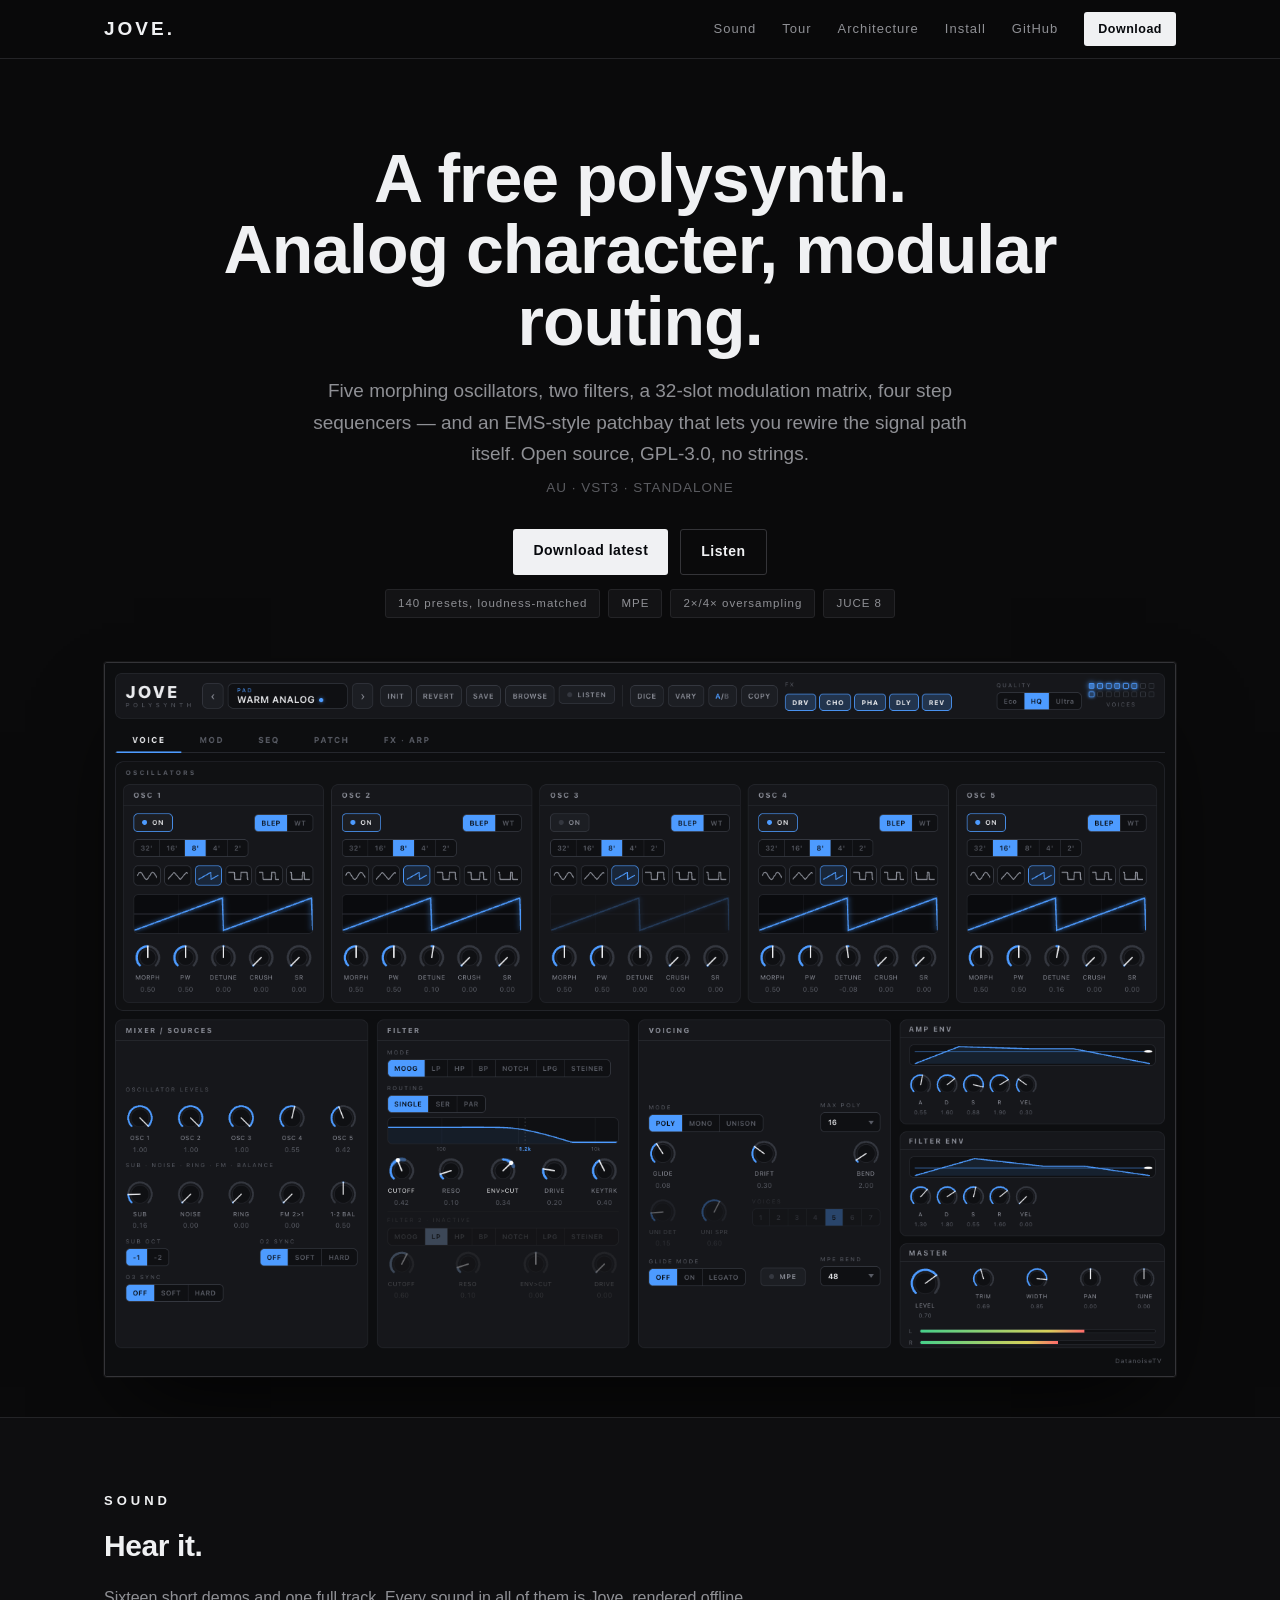
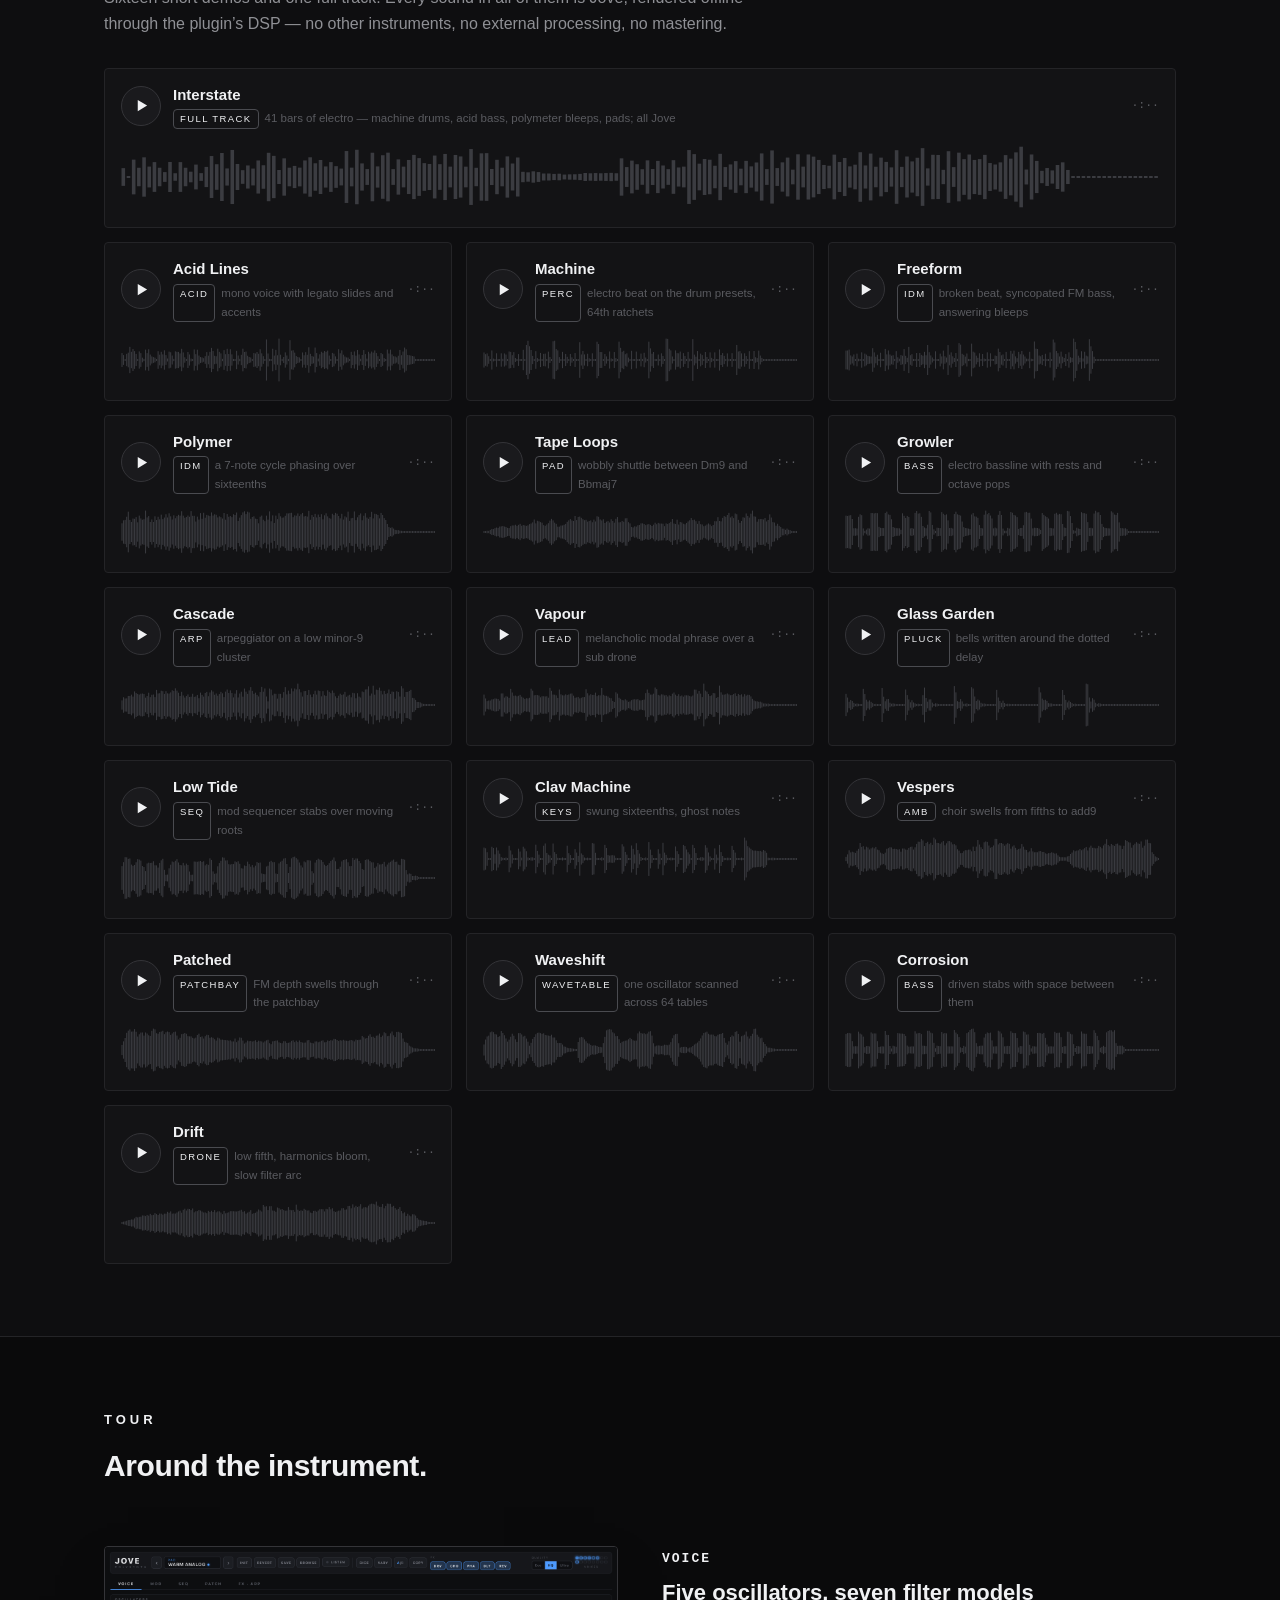
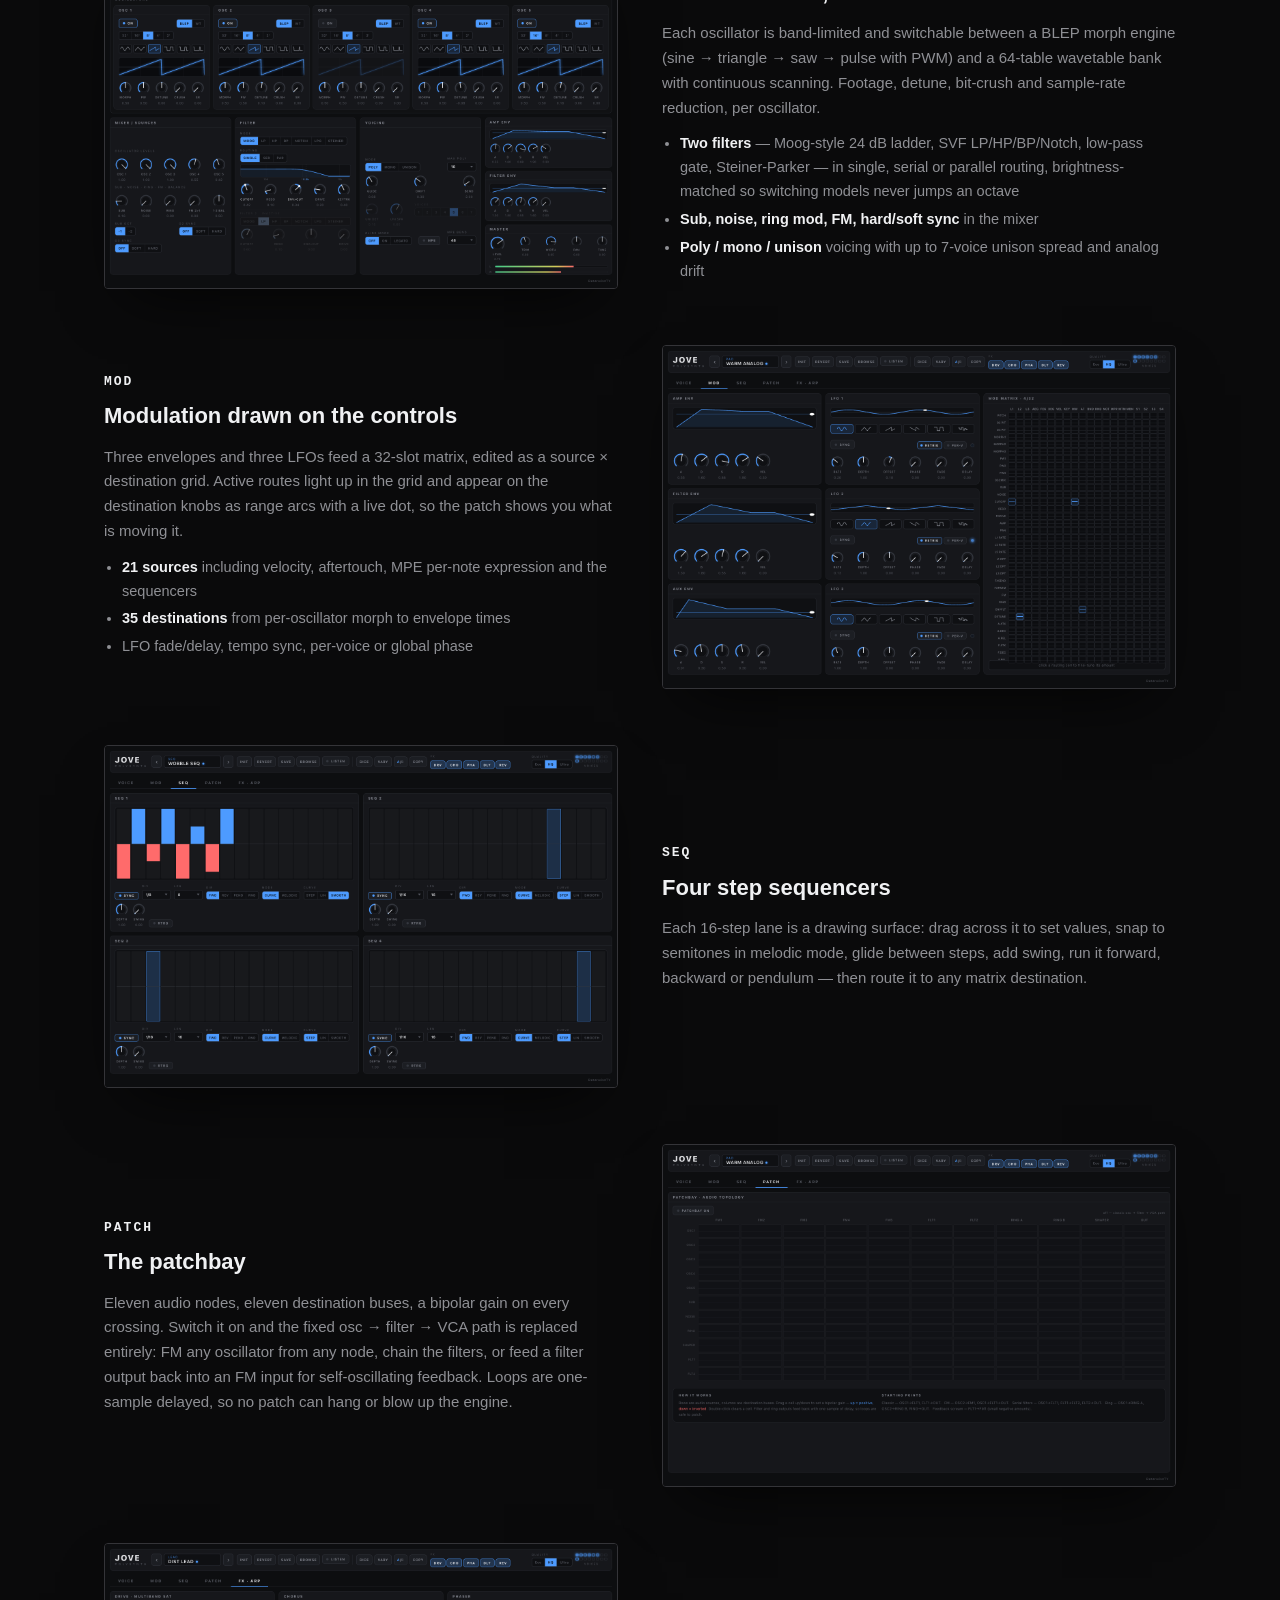
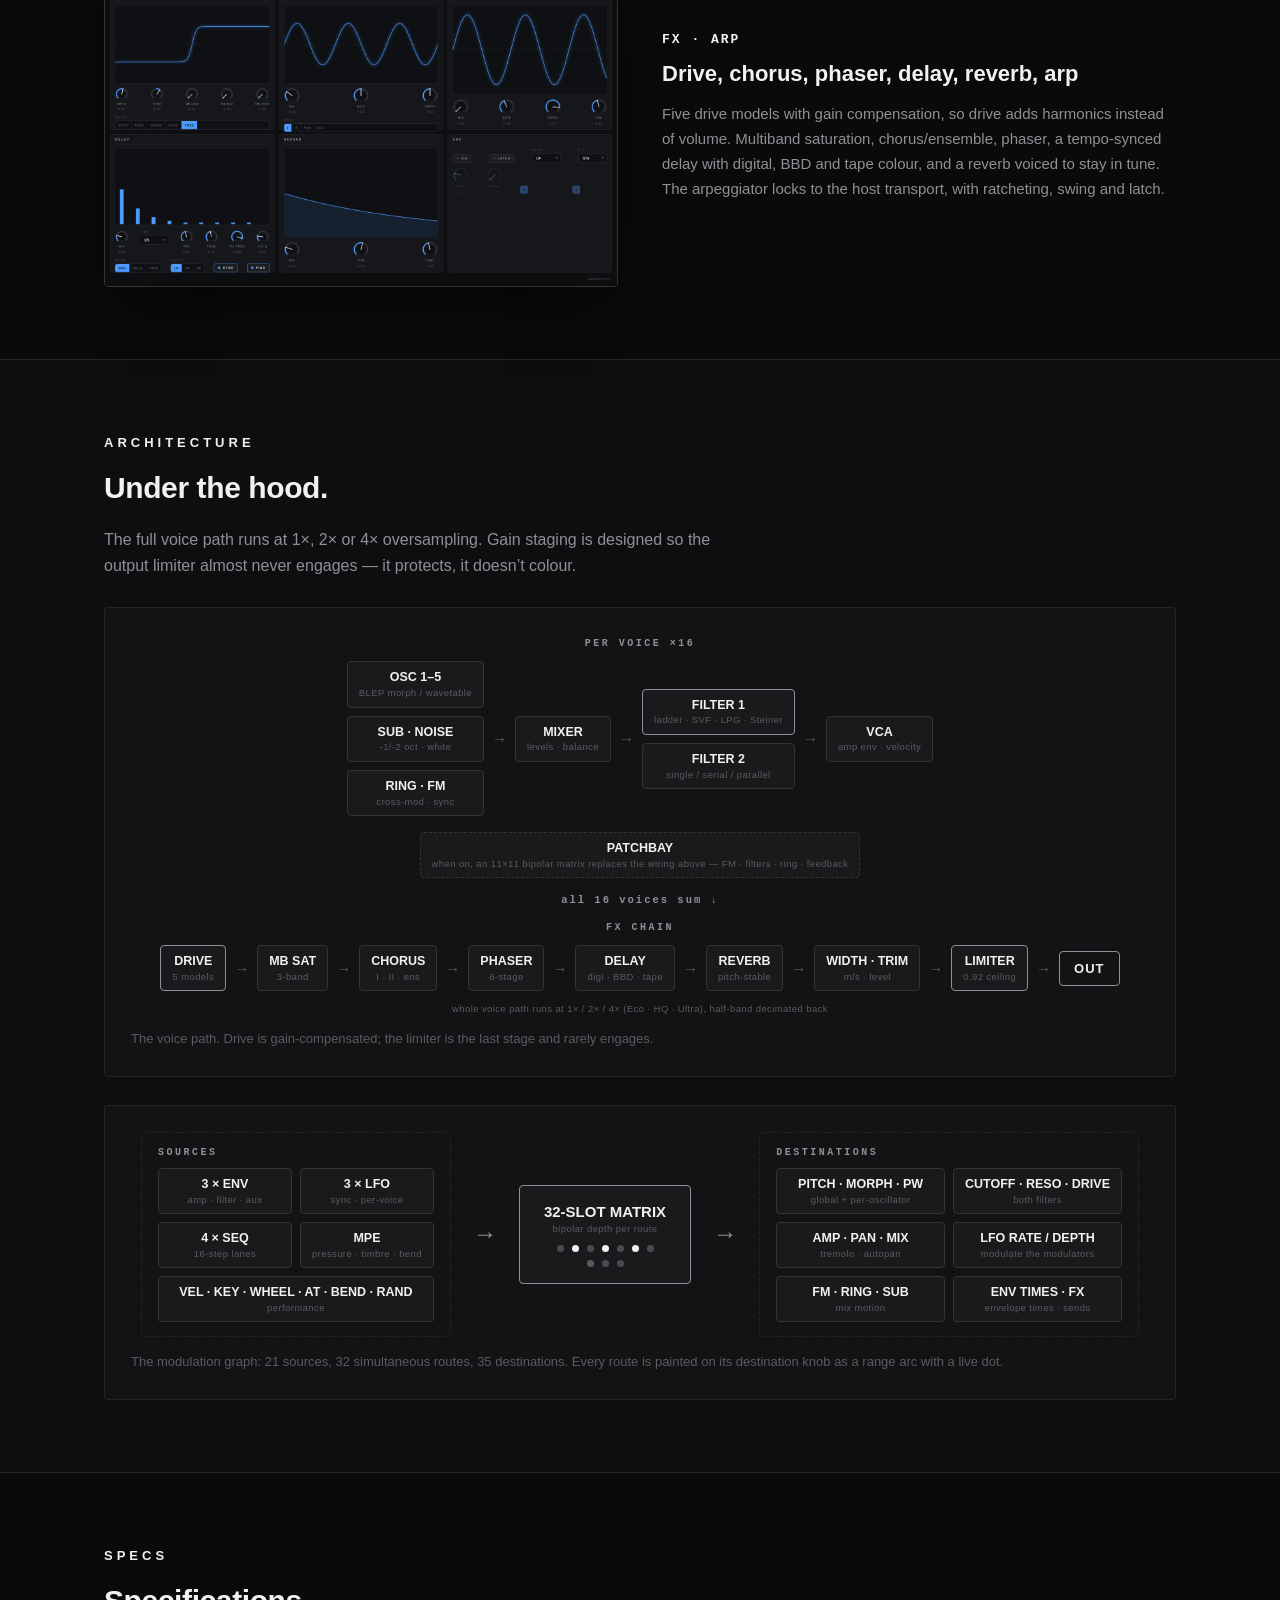
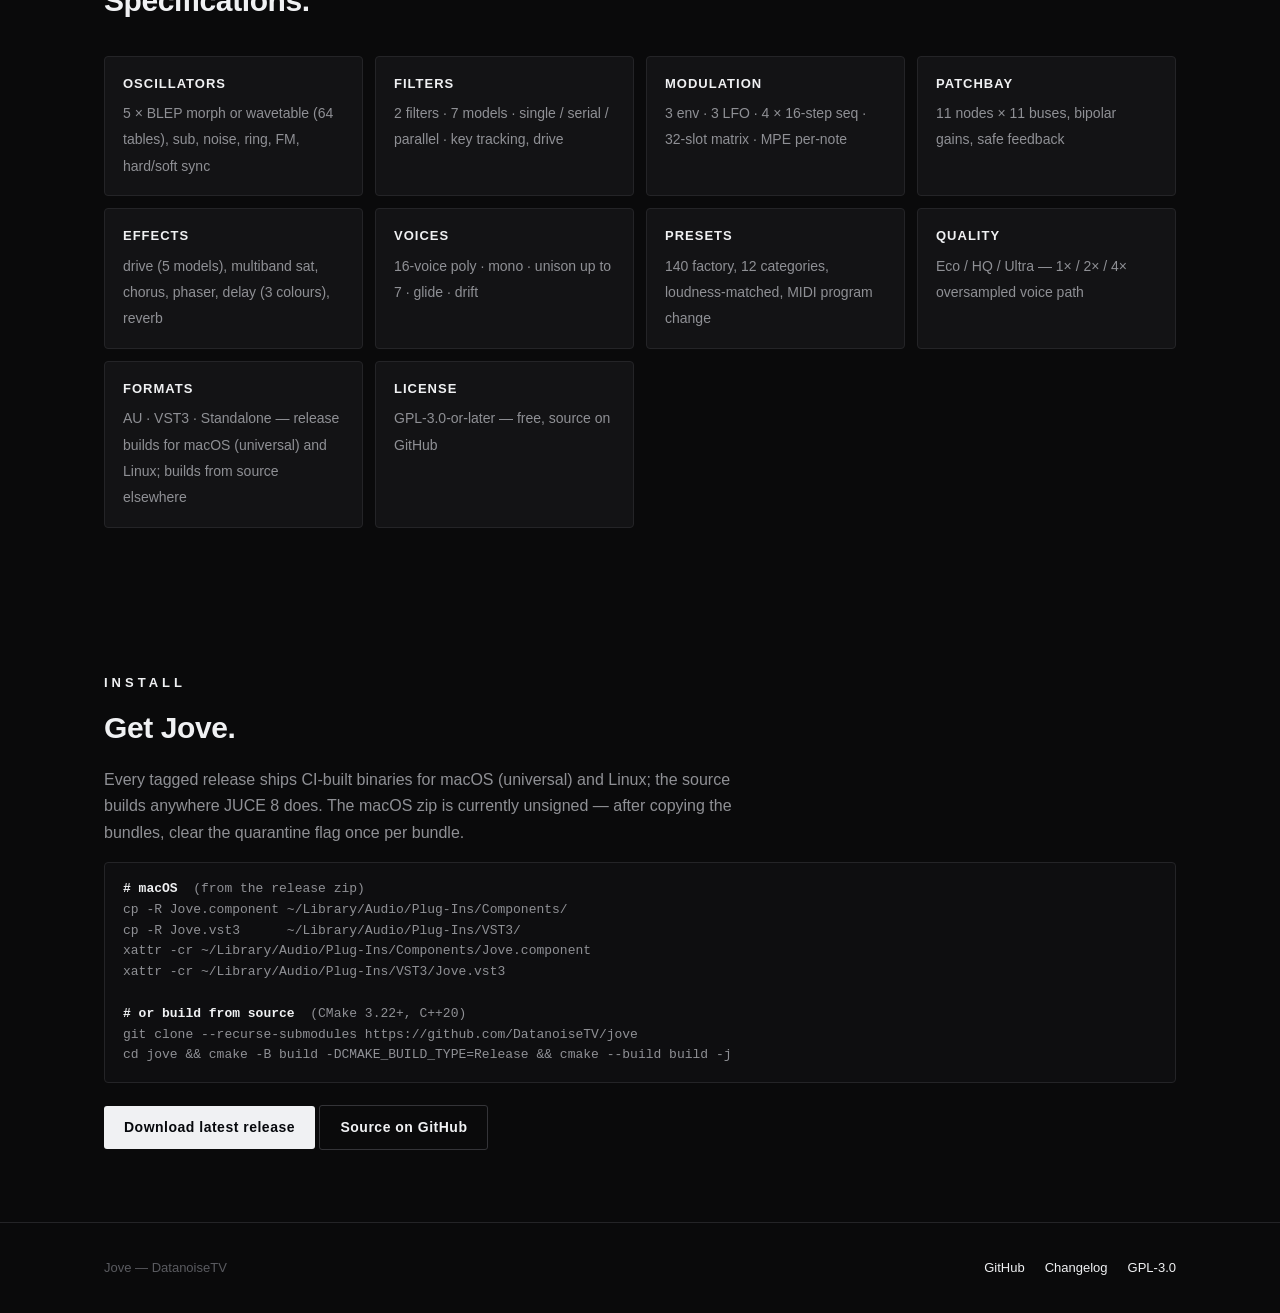
==== commit 65c15f41: "presets+site: hardware-recipe drum rebuild, electro/IDM demo suite Percussion presets rebuilt from c" ====
--- a/docs/index.html
+++ b/docs/index.html
@@ -378,23 +378,23 @@
 
 <script>
 const DEMOS = [
-  { id:"night-drive",  name:"Night Drive",  cat:"FULL TRACK", note:"33 bars, 13 layers — drums, bass, arp, pads and lead are all Jove", feature:true },
-  { id:"first-light",  name:"First Light",  cat:"PAD",   note:"four chords, filter opens across the phrase" },
-  { id:"growler",      name:"Growler",      cat:"BASS",  note:"swung line, ghost notes, filter ride" },
-  { id:"rush",         name:"Rush",         cat:"ARP",   note:"host-synced arp, brightness swell" },
-  { id:"neon-skyline", name:"Neon Skyline", cat:"LAYERED", note:"pad + sub bass + pluck answers" },
-  { id:"anthem",       name:"Anthem",       cat:"LEAD",  note:"7-voice supersaw, call and response" },
+  { id:"interstate",   name:"Interstate",   cat:"FULL TRACK", note:"41 bars of electro — machine drums, acid bass, polymeter bleeps, pads; all Jove", feature:true },
+  { id:"acid-lines",   name:"Acid Lines",   cat:"ACID",  note:"mono voice with legato slides and accents" },
+  { id:"machine",      name:"Machine",      cat:"PERC",  note:"electro beat on the drum presets, 64th ratchets" },
+  { id:"freeform",     name:"Freeform",     cat:"IDM",   note:"broken beat, syncopated FM bass, answering bleeps" },
+  { id:"polymer",      name:"Polymer",      cat:"IDM",   note:"a 7-note cycle phasing over sixteenths" },
+  { id:"tape-loops",   name:"Tape Loops",   cat:"PAD",   note:"wobbly shuttle between Dm9 and Bbmaj7" },
+  { id:"growler",      name:"Growler",      cat:"BASS",  note:"electro bassline with rests and octave pops" },
+  { id:"cascade",      name:"Cascade",      cat:"ARP",   note:"arpeggiator on a low minor-9 cluster" },
+  { id:"vapour",       name:"Vapour",       cat:"LEAD",  note:"melancholic modal phrase over a sub drone" },
   { id:"glass-garden", name:"Glass Garden", cat:"PLUCK", note:"bells written around the dotted delay" },
   { id:"low-tide",     name:"Low Tide",     cat:"SEQ",   note:"mod sequencer stabs over moving roots" },
   { id:"clav-machine", name:"Clav Machine", cat:"KEYS",  note:"swung sixteenths, ghost notes" },
   { id:"vespers",      name:"Vespers",      cat:"AMB",   note:"choir swells from fifths to add9" },
-  { id:"machine",      name:"Machine",      cat:"PERC",  note:"a beat built from the percussion presets" },
   { id:"patched",      name:"Patched",      cat:"PATCHBAY", note:"FM depth swells through the patchbay" },
   { id:"waveshift",    name:"Waveshift",    cat:"WAVETABLE", note:"one oscillator scanned across 64 tables" },
-  { id:"corrosion",    name:"Corrosion",    cat:"BASS",  note:"driven sixteenths, chromatic approaches" },
-  { id:"warehouse",    name:"Warehouse",    cat:"STAB",  note:"rave stabs, pitch jumps, delay throws" },
+  { id:"corrosion",    name:"Corrosion",    cat:"BASS",  note:"driven stabs with space between them" },
   { id:"drift",        name:"Drift",        cat:"DRONE", note:"low fifth, harmonics bloom, slow filter arc" },
-  { id:"transit",      name:"Transit",      cat:"LAYERED", note:"a compact arrangement in sixteen bars" },
 ];
 
 const grid = document.getElementById("dgrid");
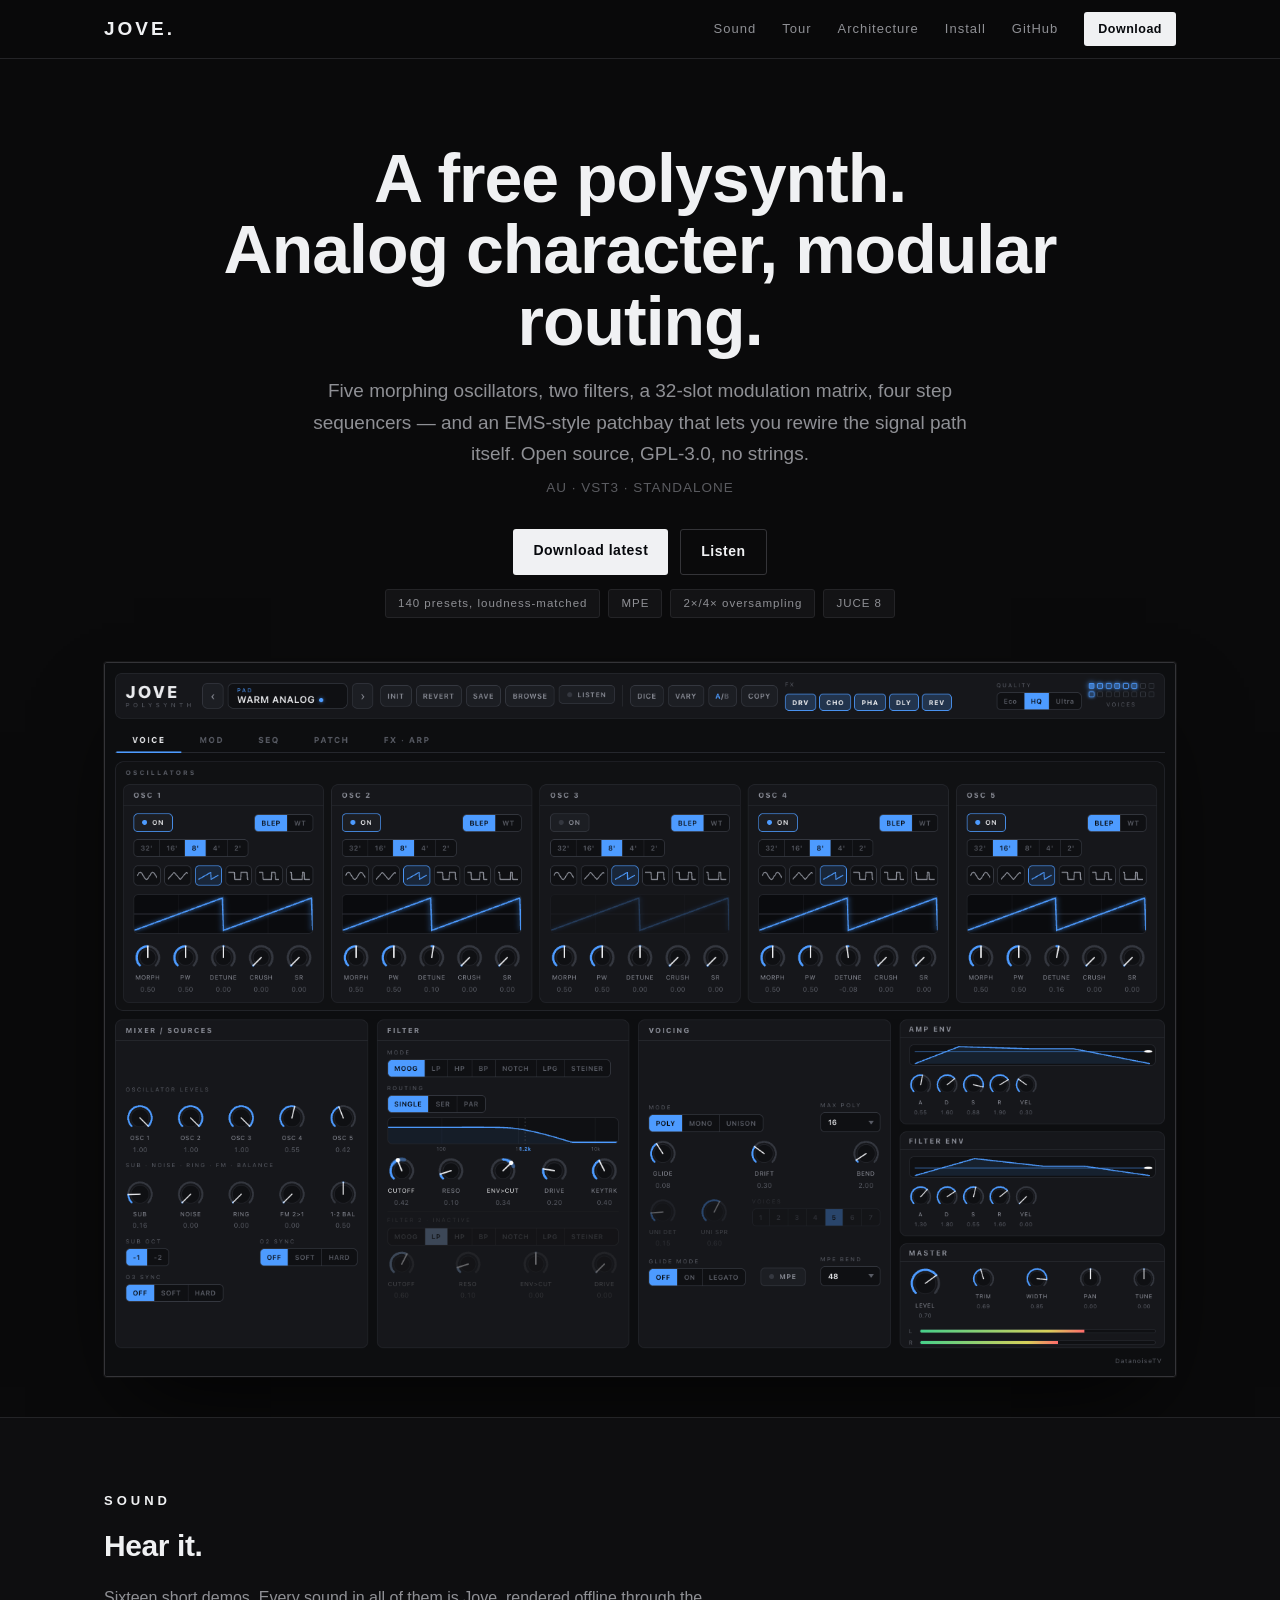
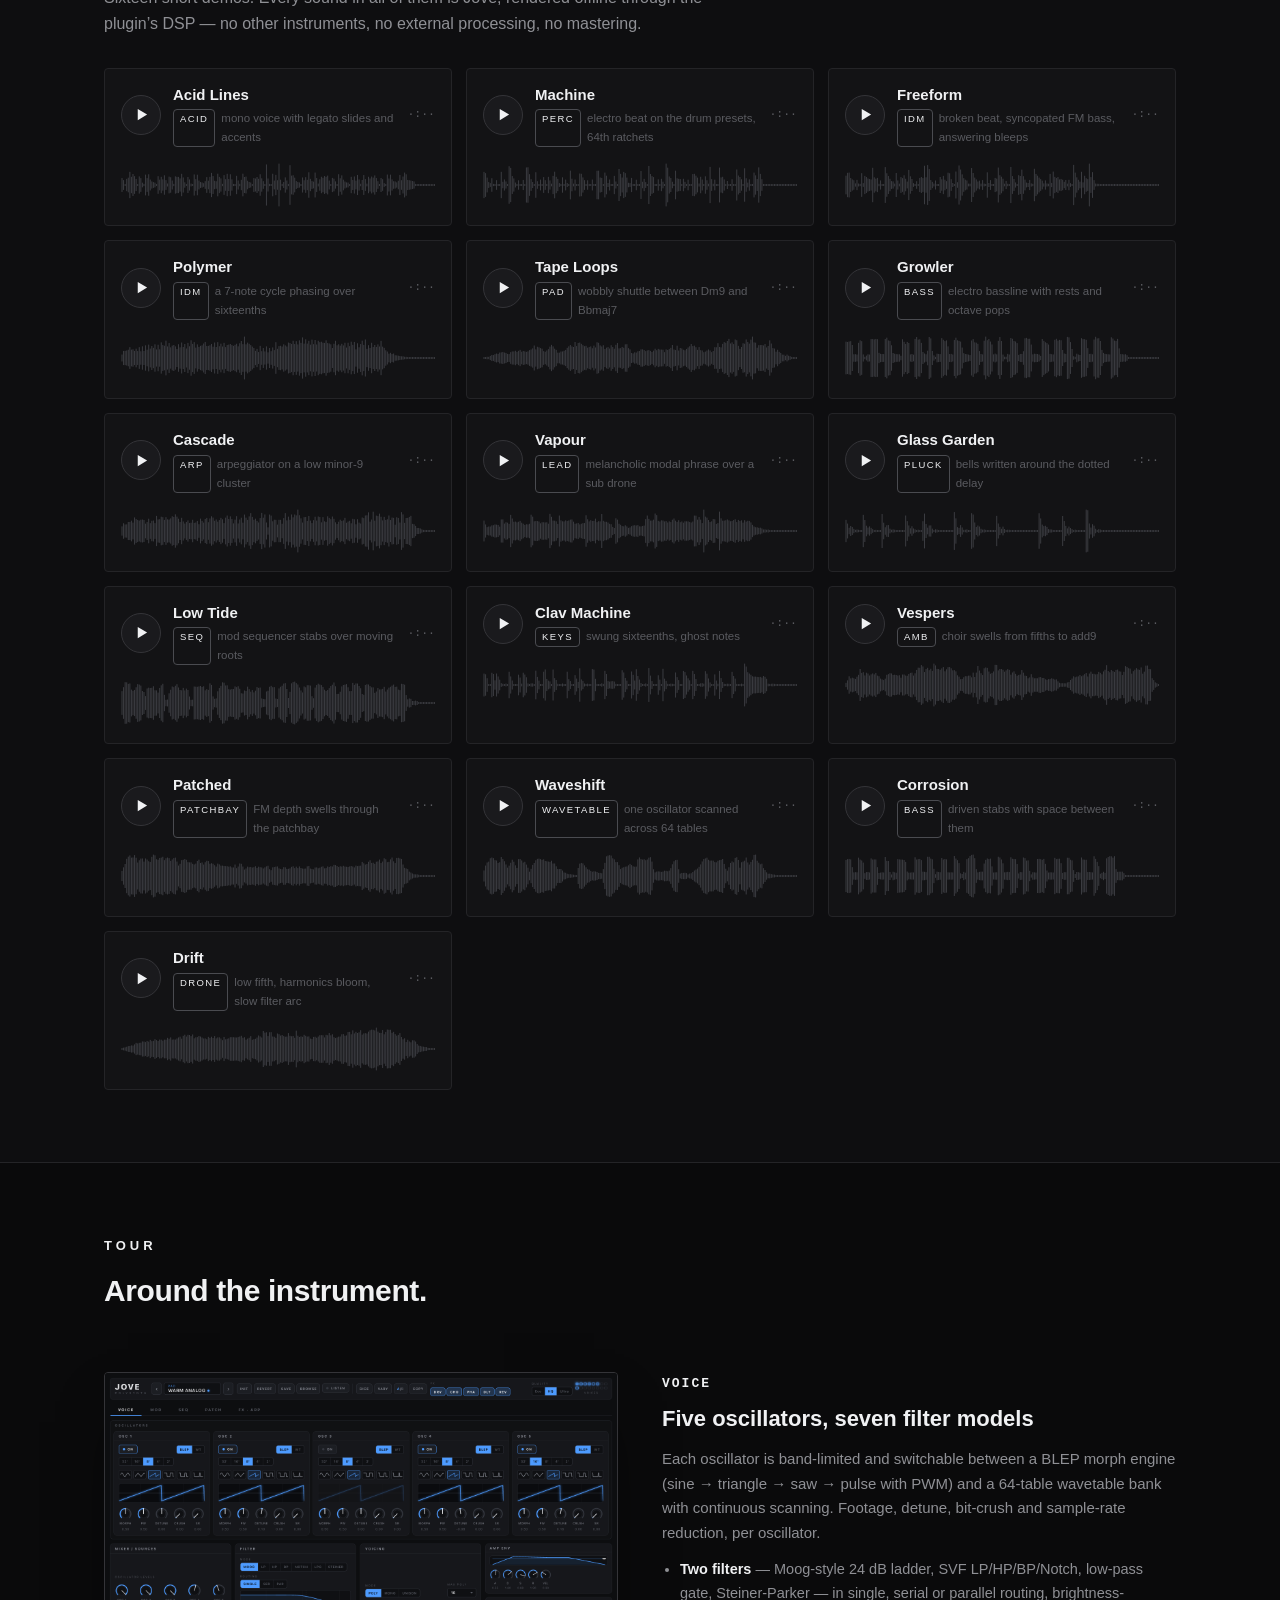
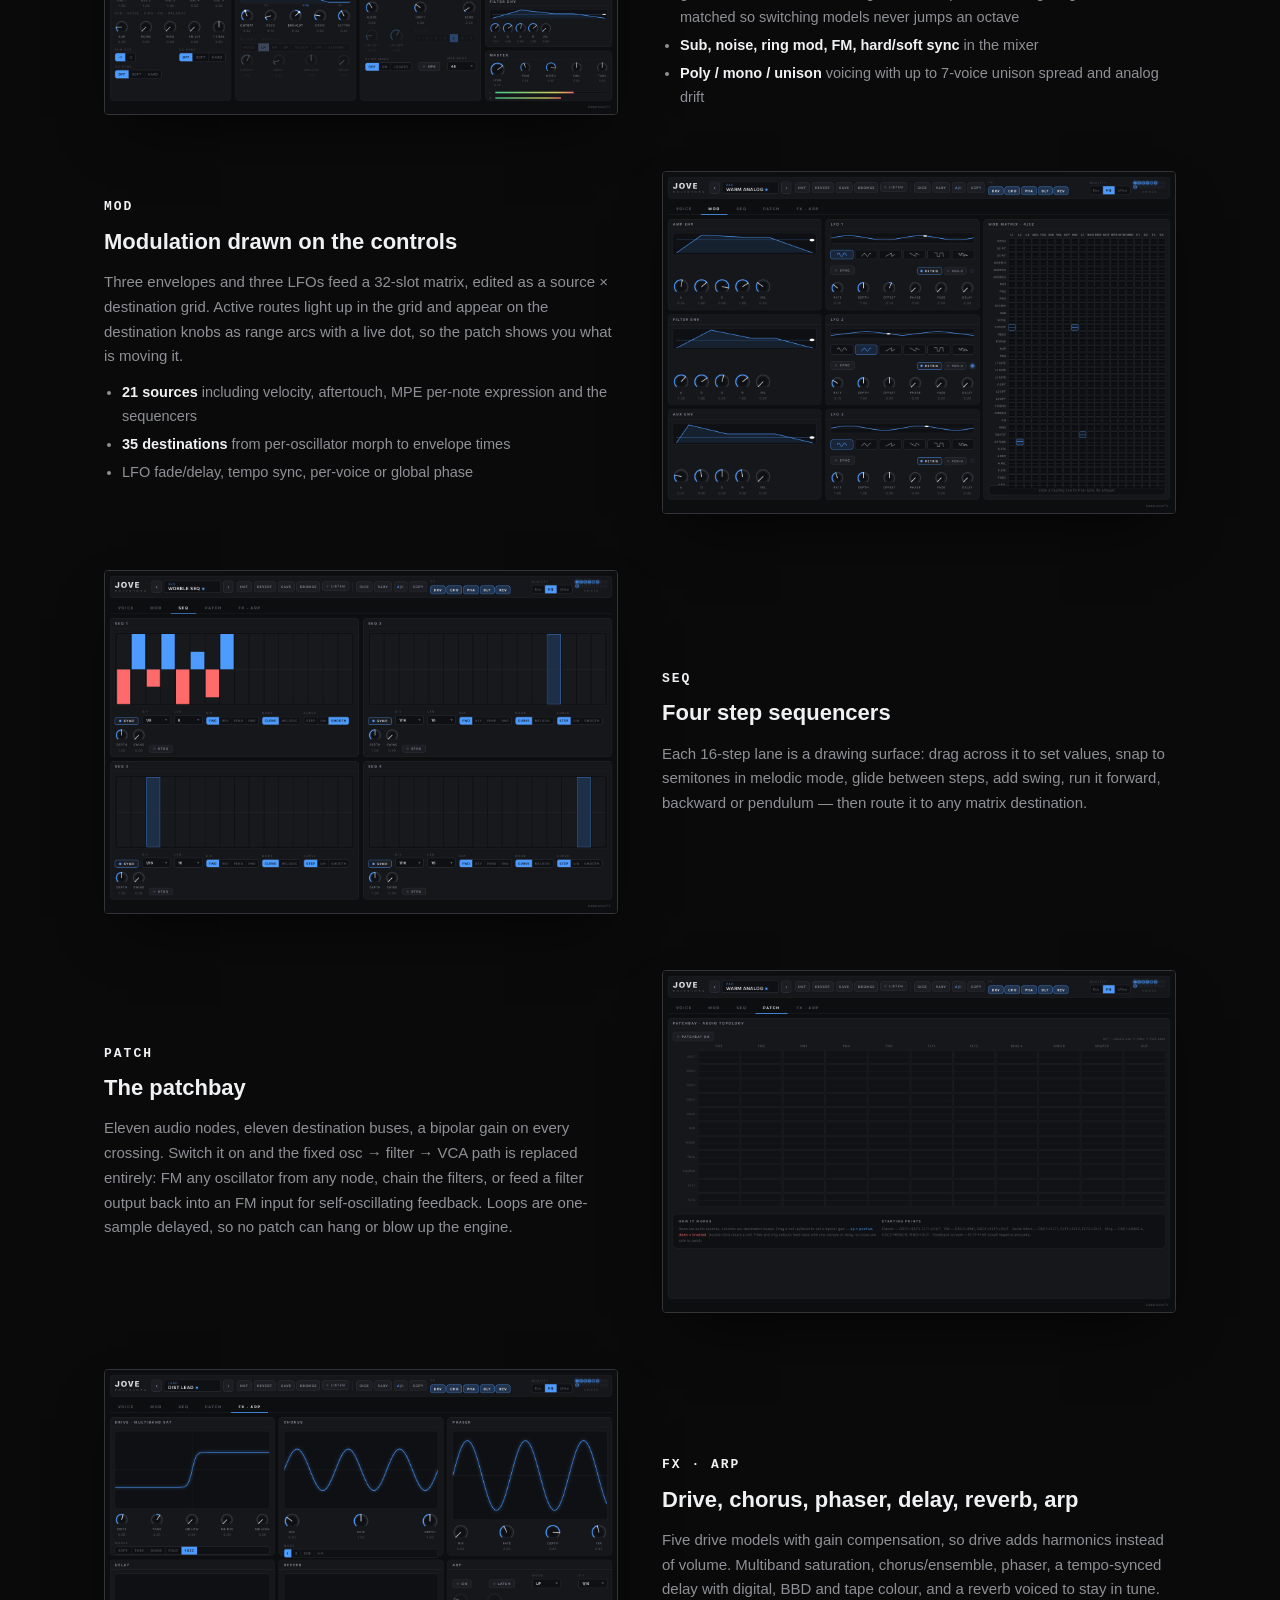
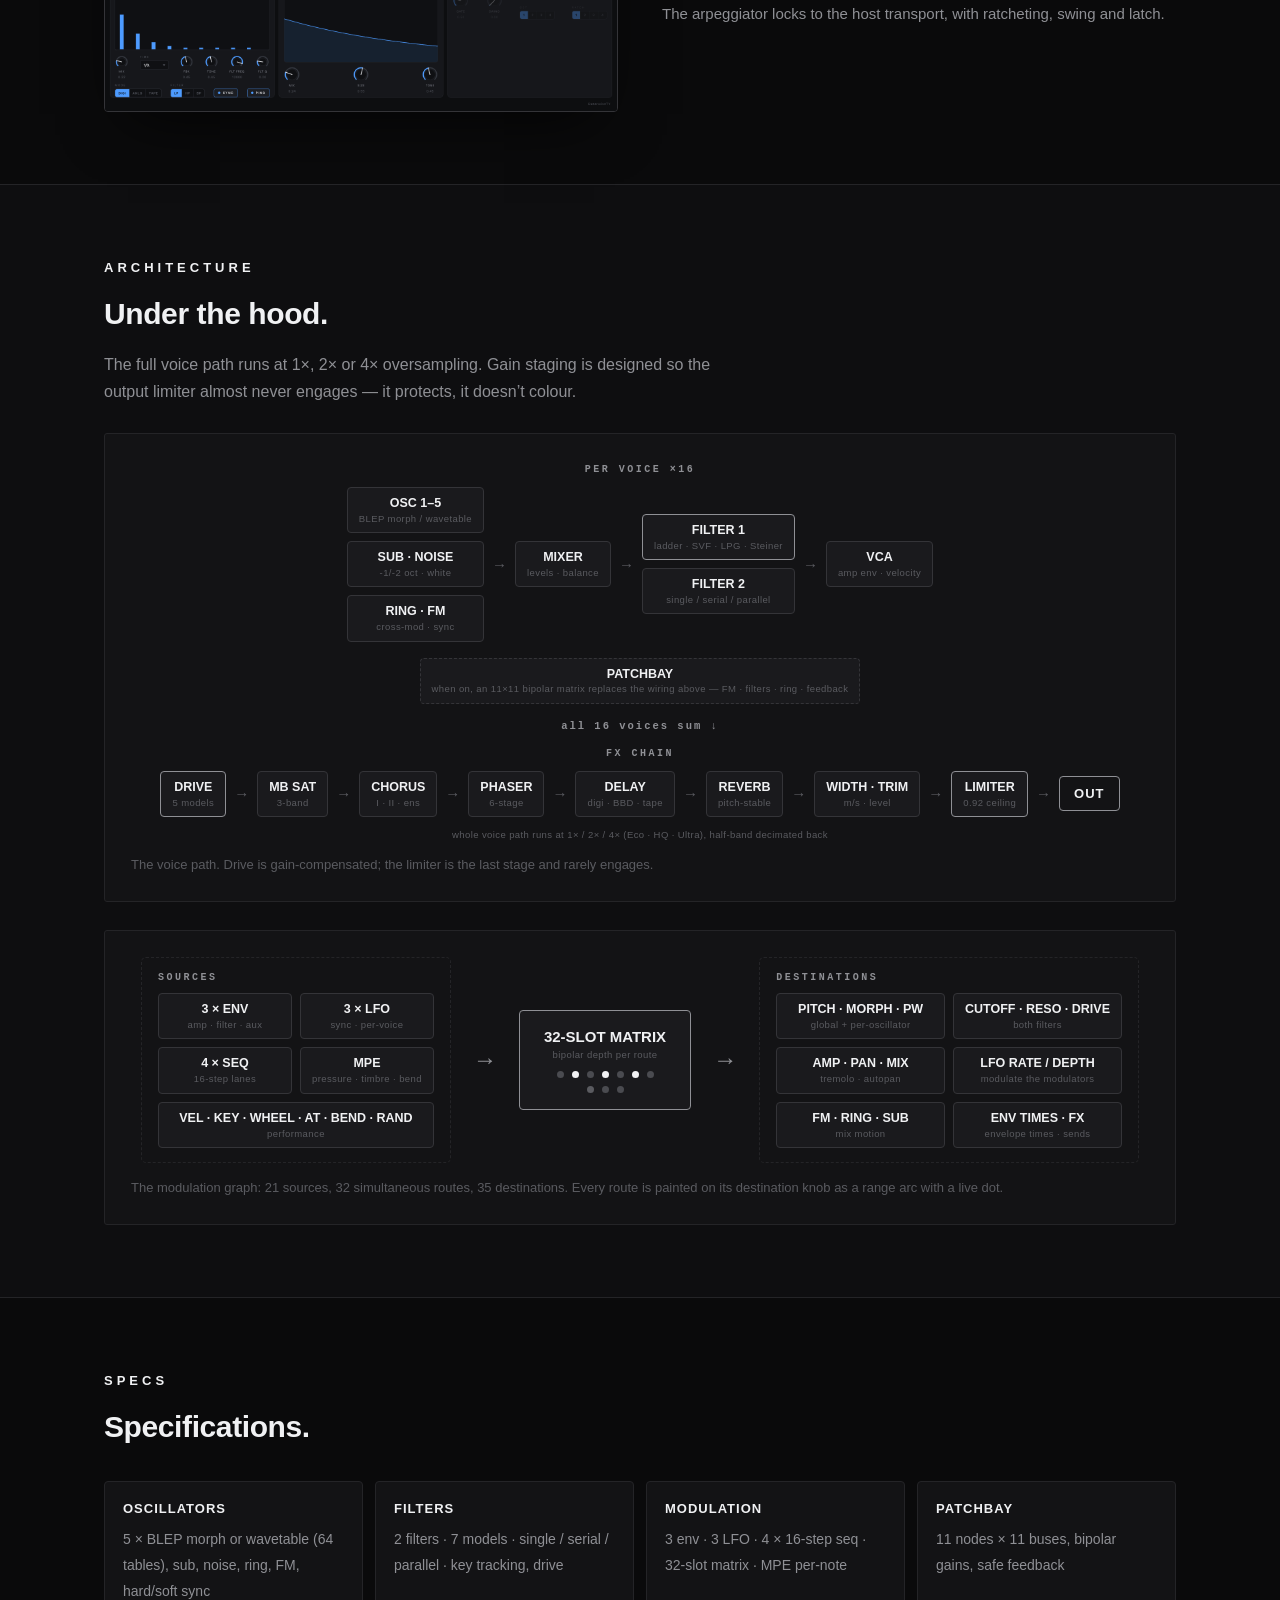
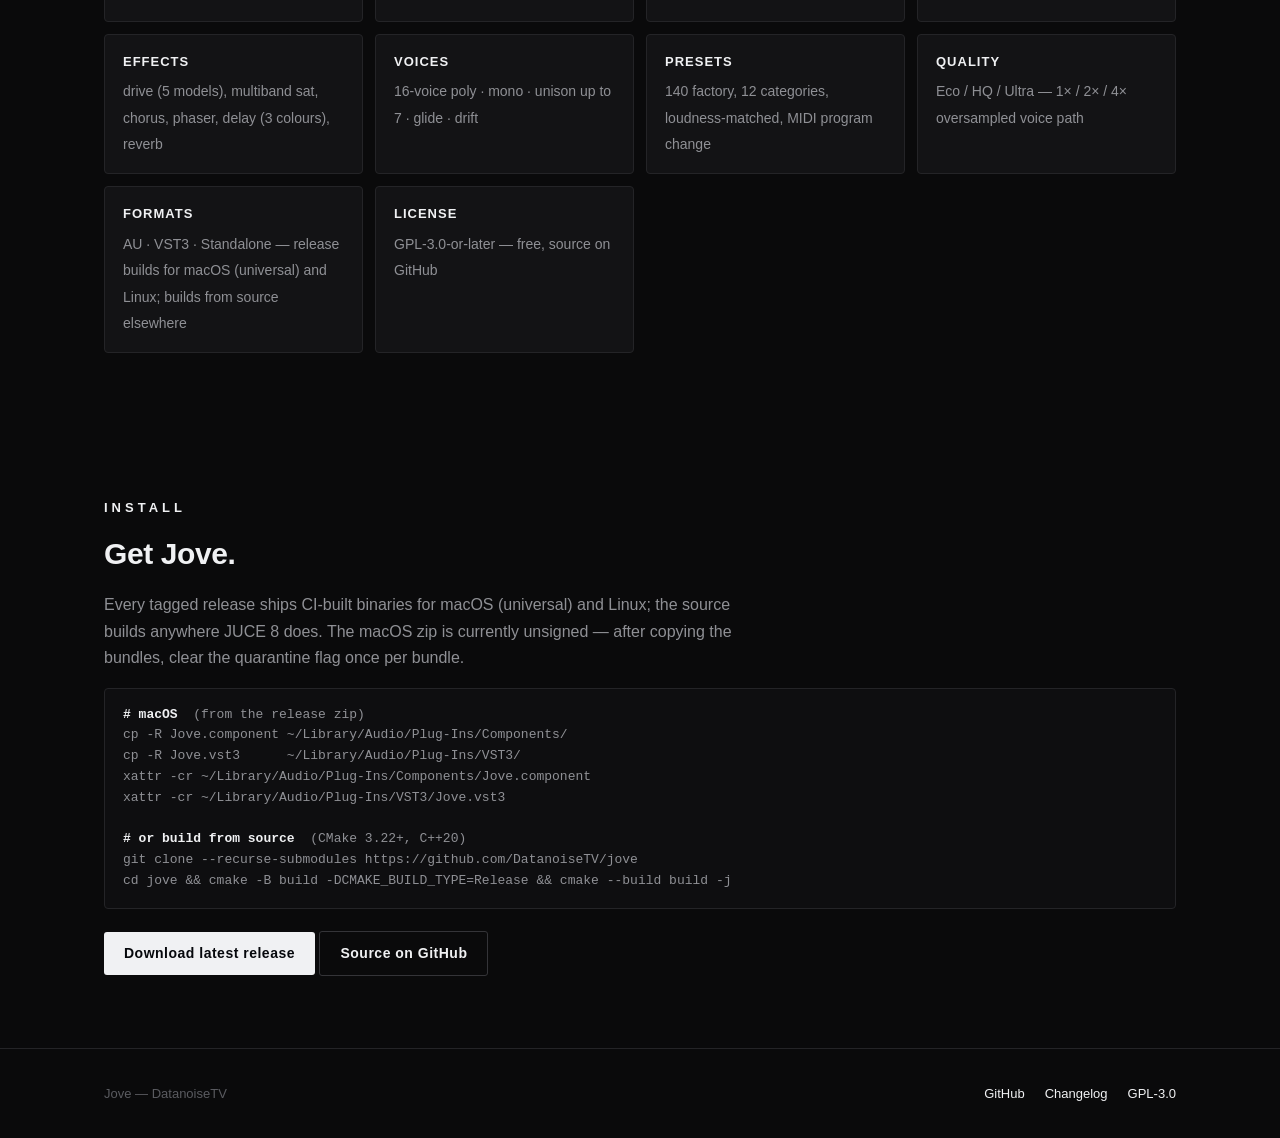
==== commit 2cfbb303: "site: remove the demo song, keep the sixteen short demos" ====
--- a/docs/index.html
+++ b/docs/index.html
@@ -170,7 +170,7 @@
 <section class="demos" id="demos"><div class="wrap">
   <h2>Sound</h2>
   <h3>Hear it.</h3>
-  <p class="lead">Sixteen short demos and one full track. Every sound in all of them is Jove,
+  <p class="lead">Sixteen short demos. Every sound in all of them is Jove,
      rendered offline through the plugin’s DSP — no other instruments, no external
      processing, no mastering.</p>
   <div class="dgrid" id="dgrid"></div>
@@ -378,7 +378,6 @@
 
 <script>
 const DEMOS = [
-  { id:"interstate",   name:"Interstate",   cat:"FULL TRACK", note:"41 bars of electro — machine drums, acid bass, polymeter bleeps, pads; all Jove", feature:true },
   { id:"acid-lines",   name:"Acid Lines",   cat:"ACID",  note:"mono voice with legato slides and accents" },
   { id:"machine",      name:"Machine",      cat:"PERC",  note:"electro beat on the drum presets, 64th ratchets" },
   { id:"freeform",     name:"Freeform",     cat:"IDM",   note:"broken beat, syncopated FM bass, answering bleeps" },
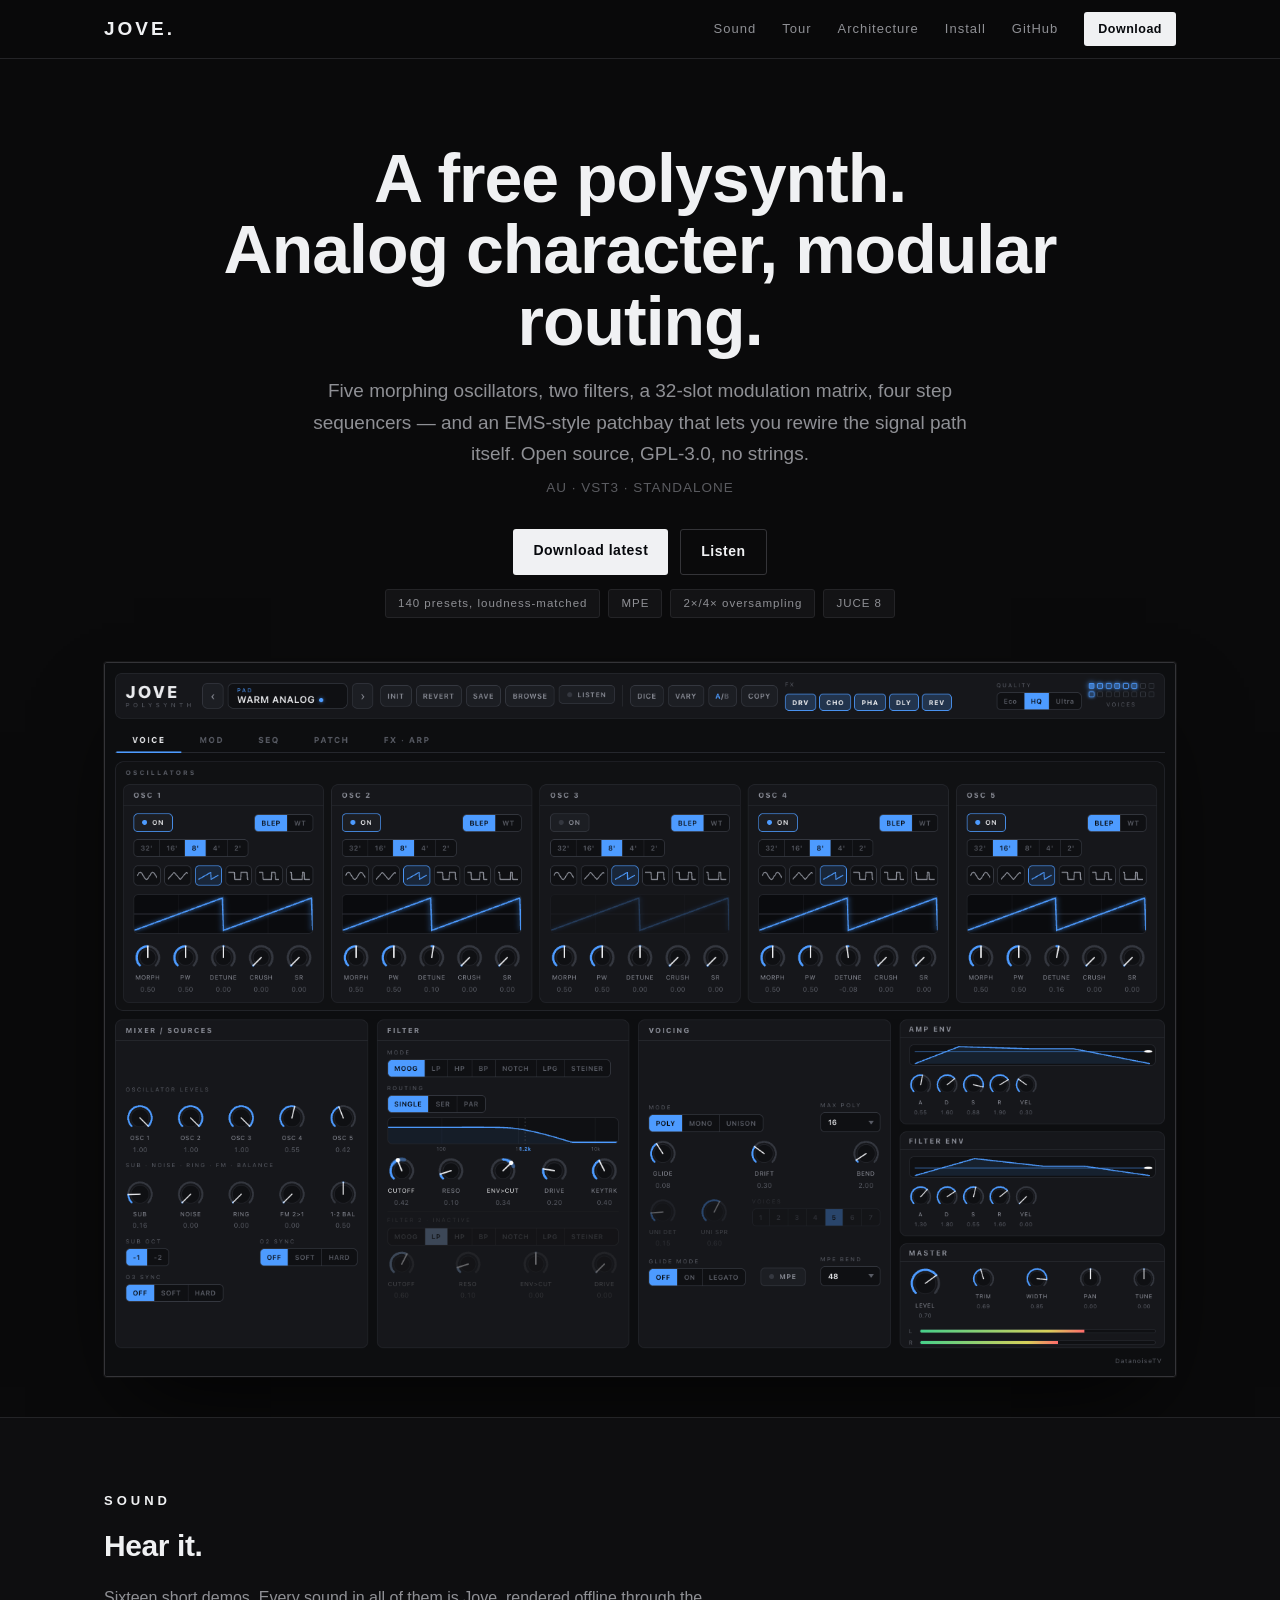
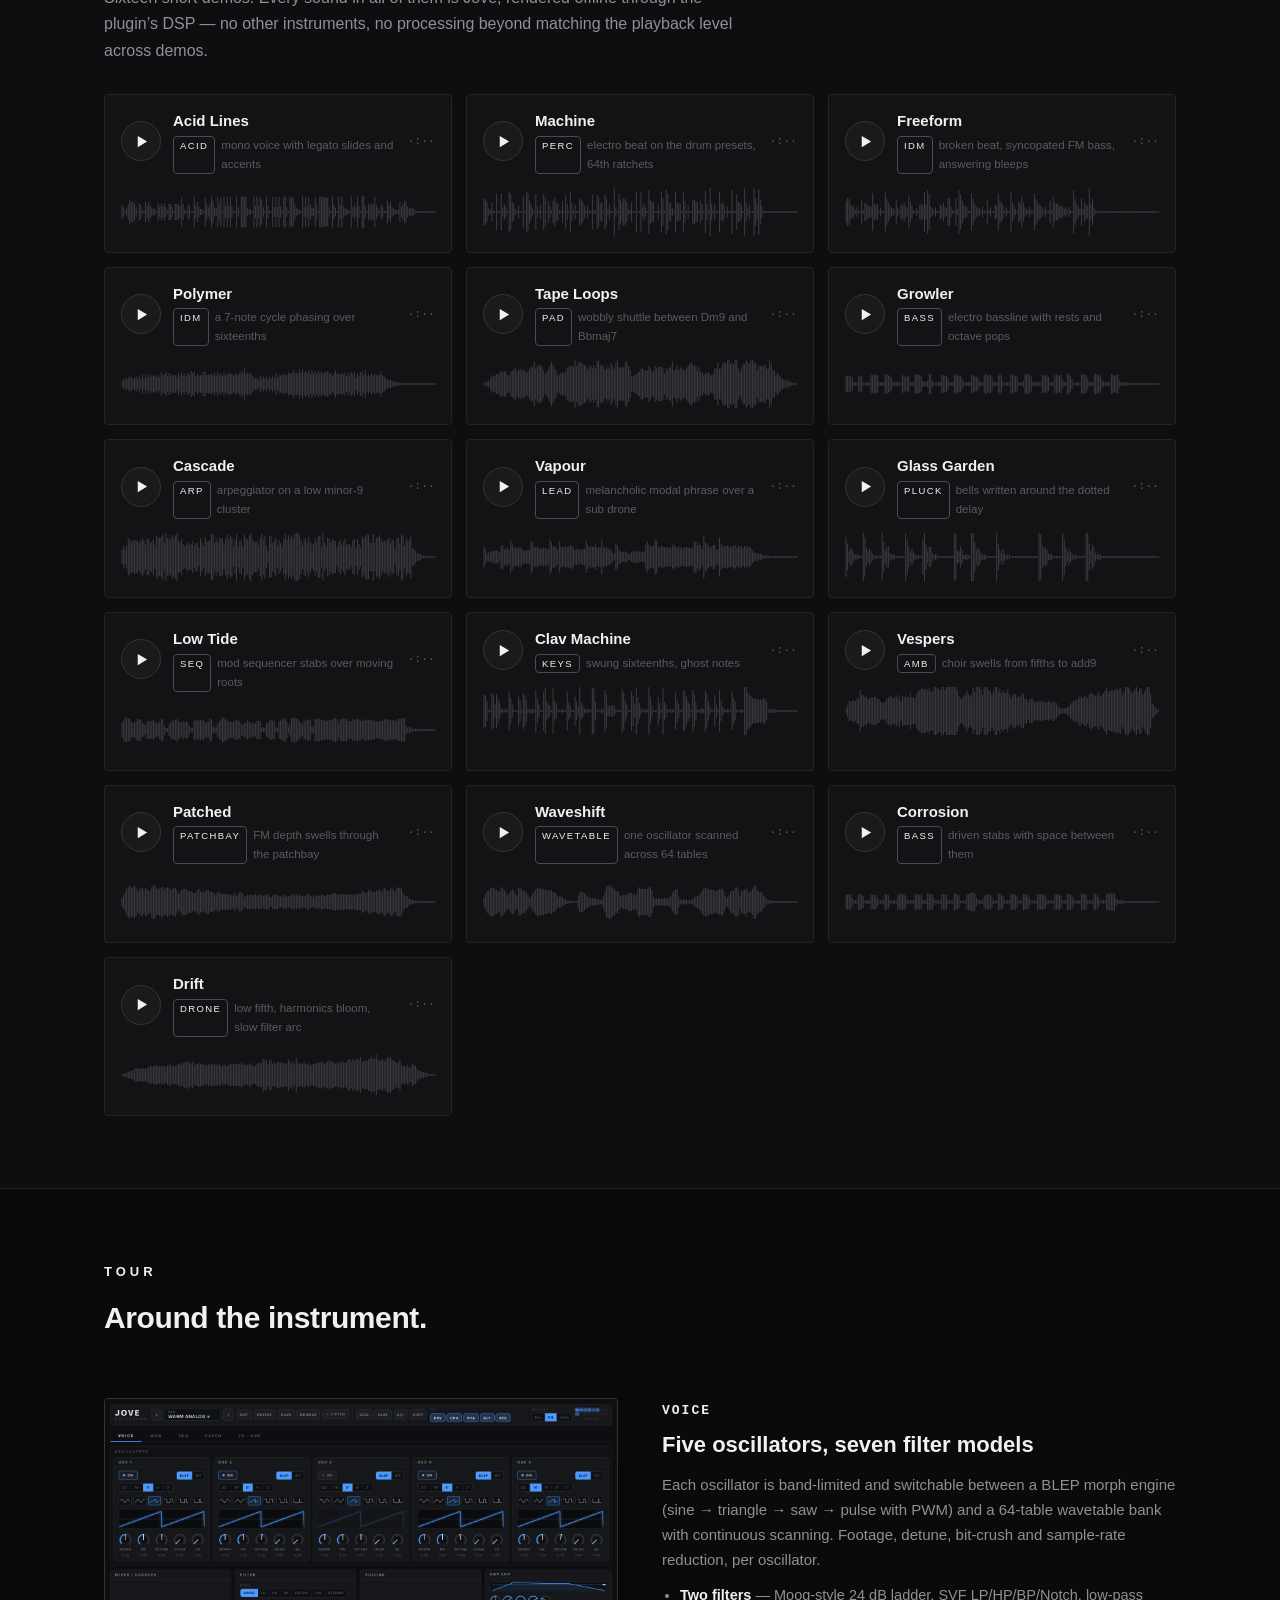
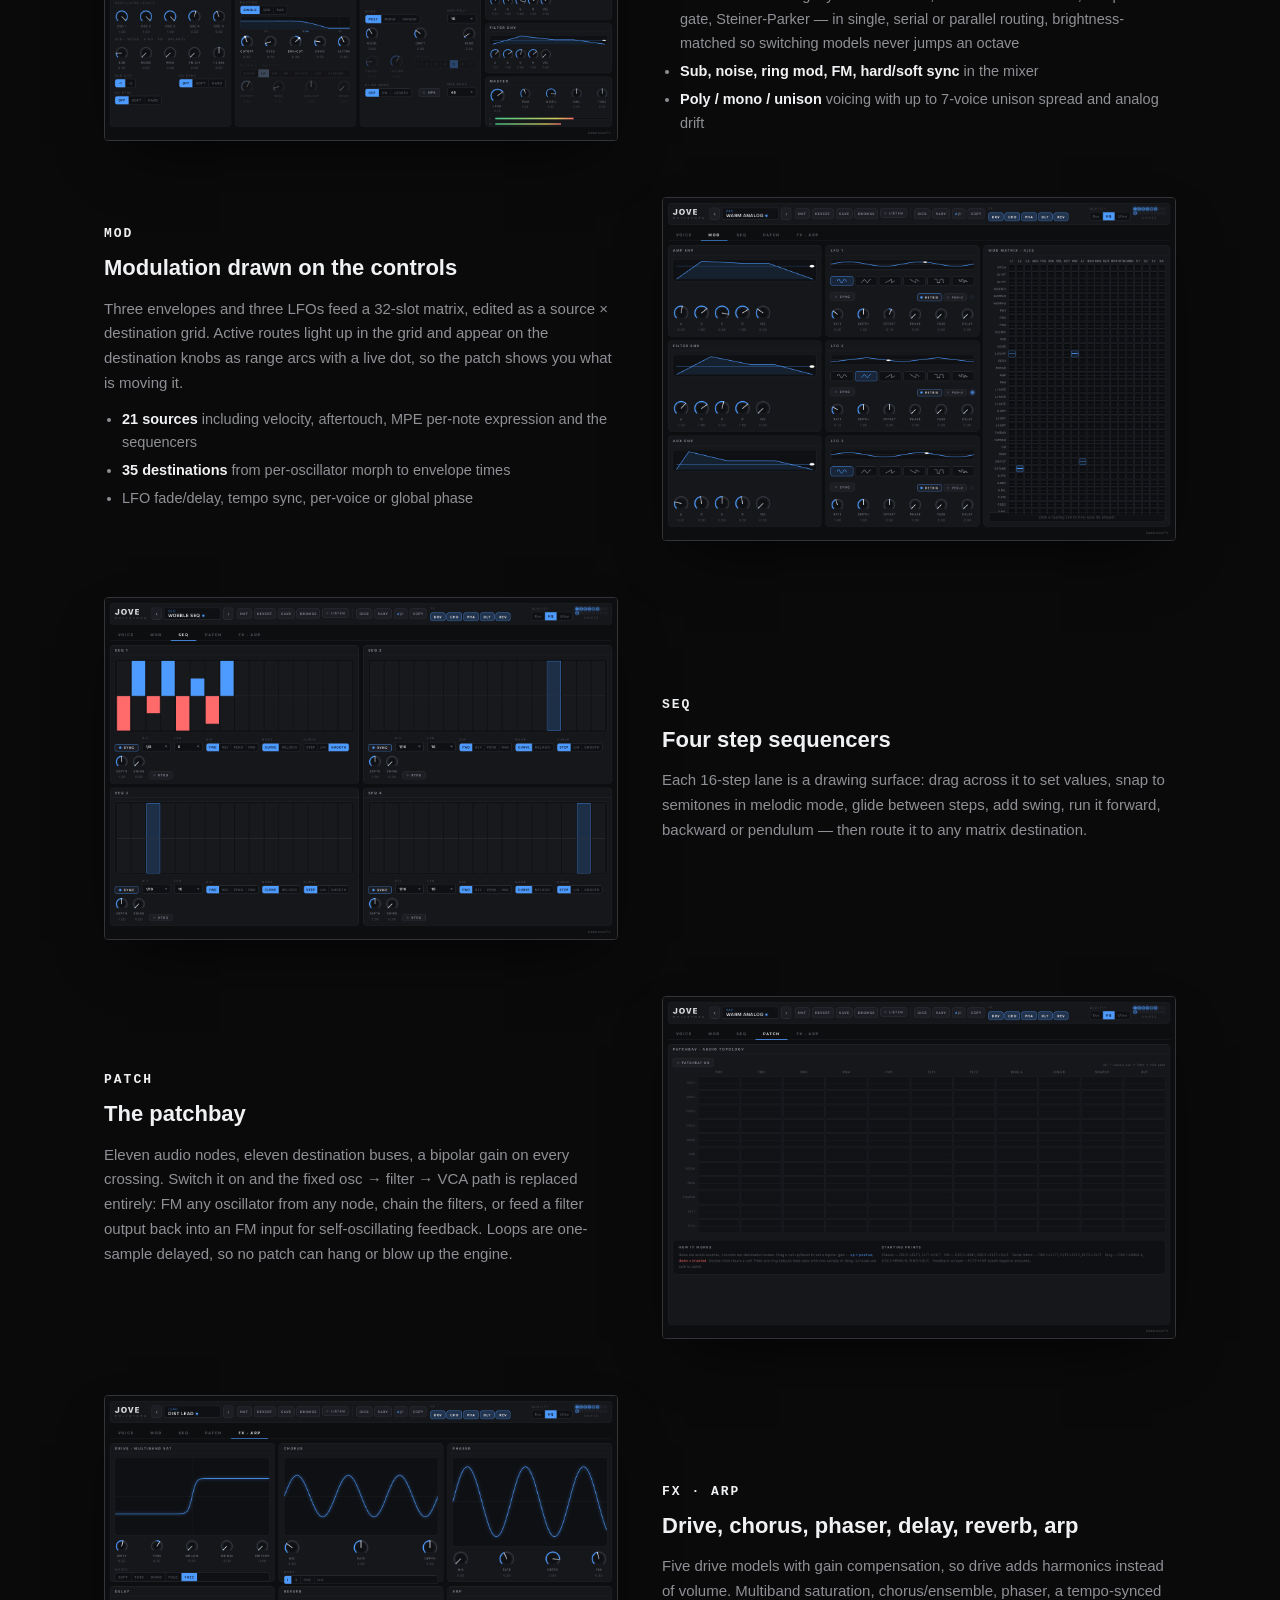
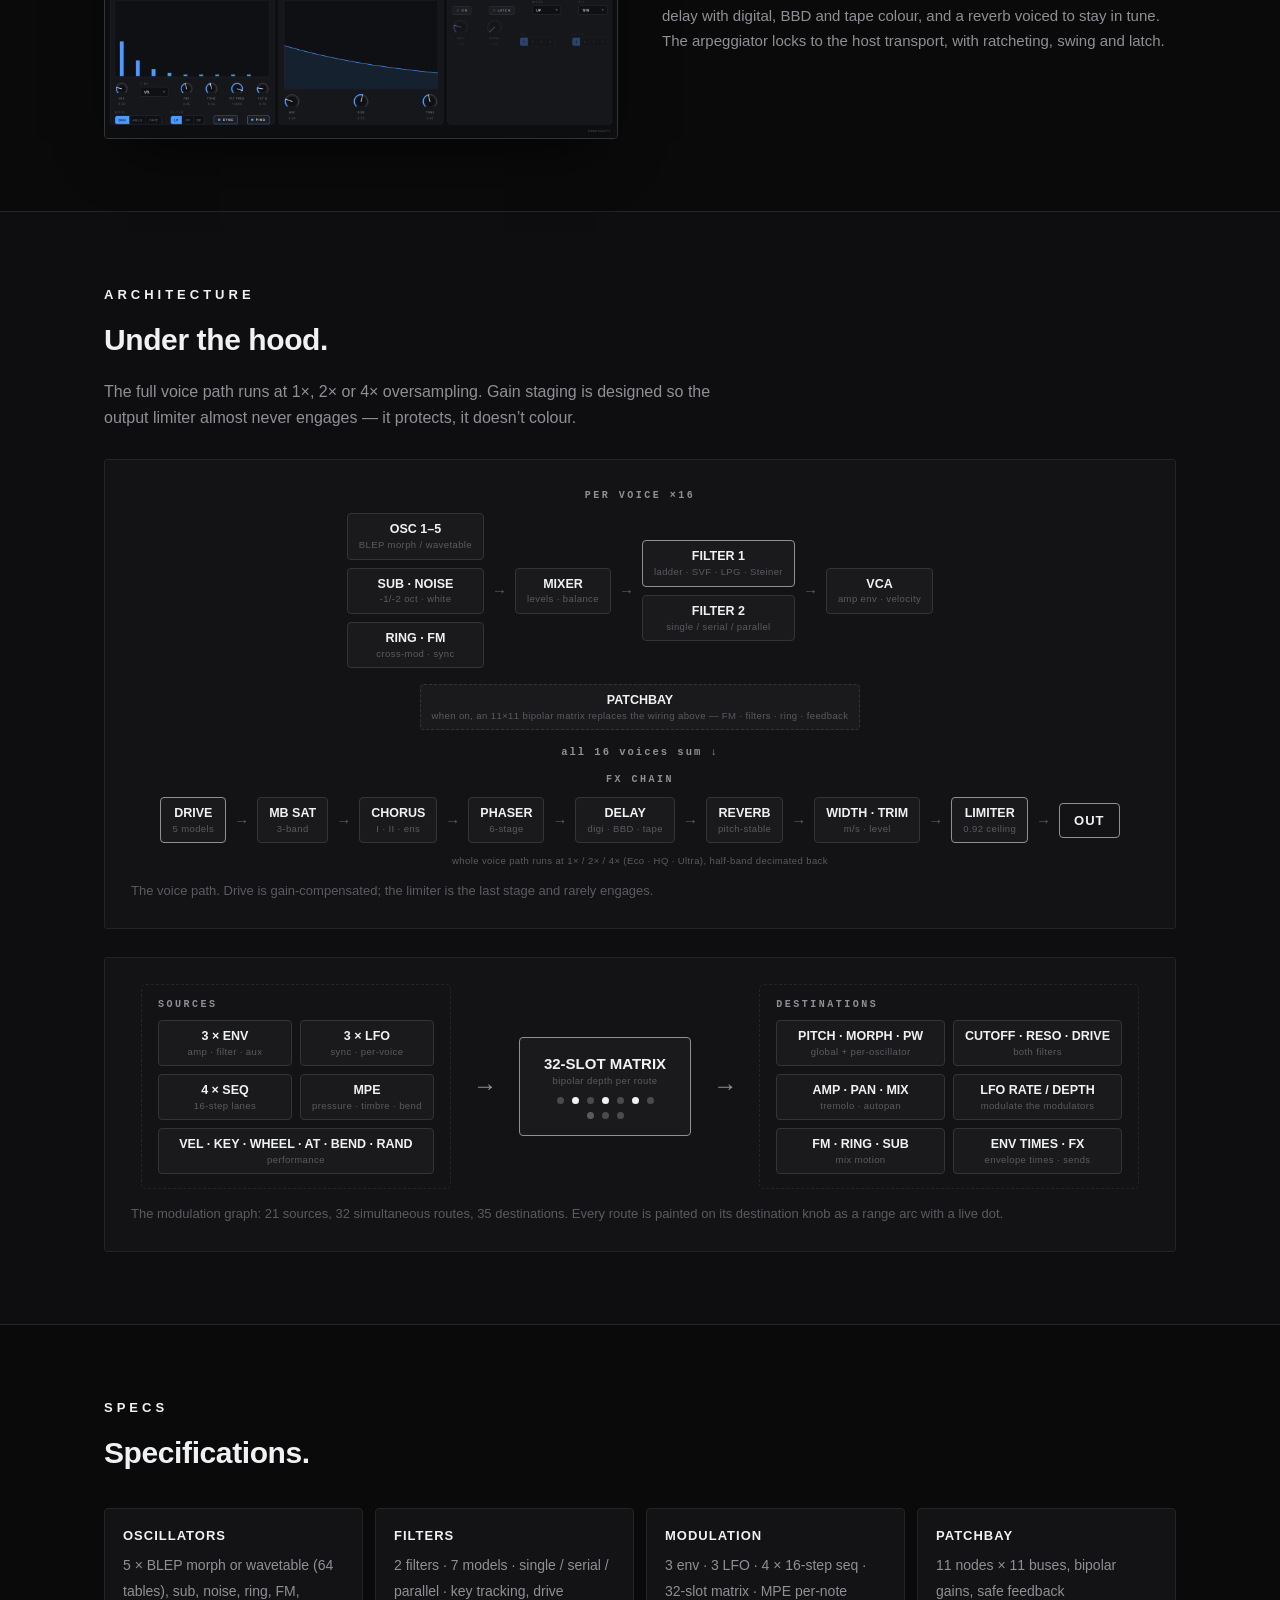
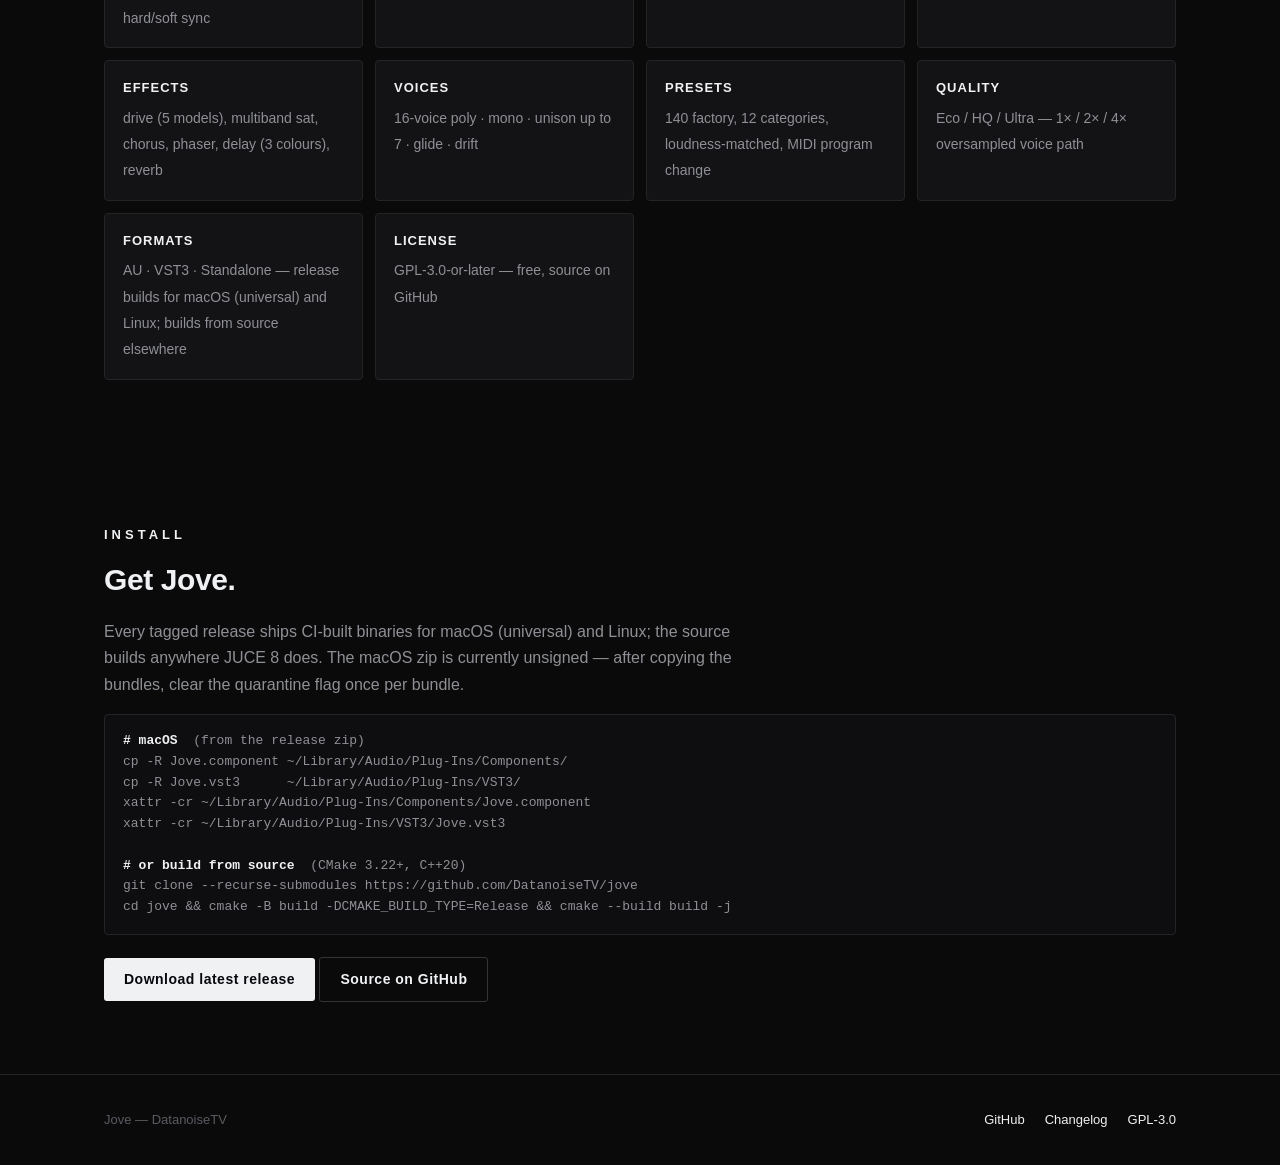
==== commit 9c738fd9: "demos: fix the universal thinness — Hz-aware filter lanes, level match Root cause: cutoff automation" ====
--- a/docs/index.html
+++ b/docs/index.html
@@ -170,9 +170,9 @@
 <section class="demos" id="demos"><div class="wrap">
   <h2>Sound</h2>
   <h3>Hear it.</h3>
-  <p class="lead">Sixteen short demos. Every sound in all of them is Jove,
-     rendered offline through the plugin’s DSP — no other instruments, no external
-     processing, no mastering.</p>
+  <p class="lead">Sixteen short demos. Every sound in all of them is Jove, rendered offline
+     through the plugin’s DSP — no other instruments, no processing beyond
+     matching the playback level across demos.</p>
   <div class="dgrid" id="dgrid"></div>
 </div></section>
 
